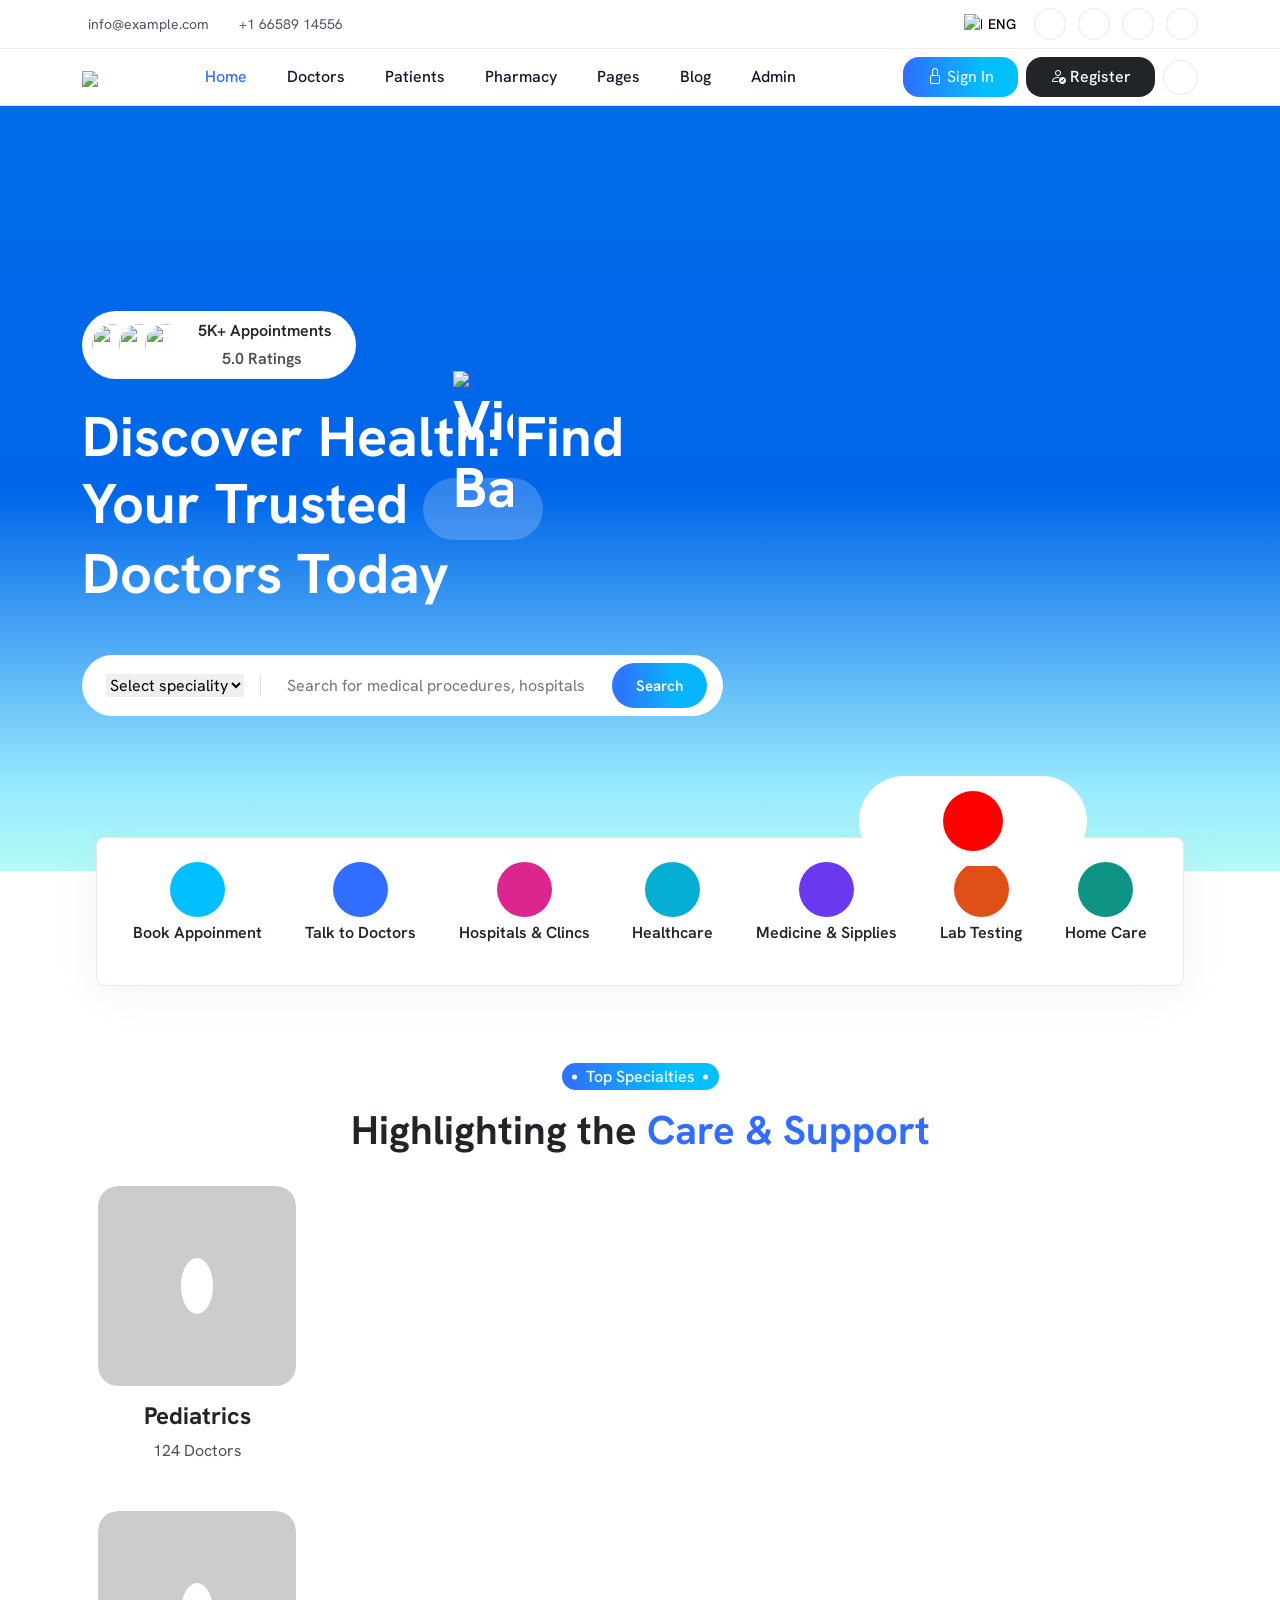
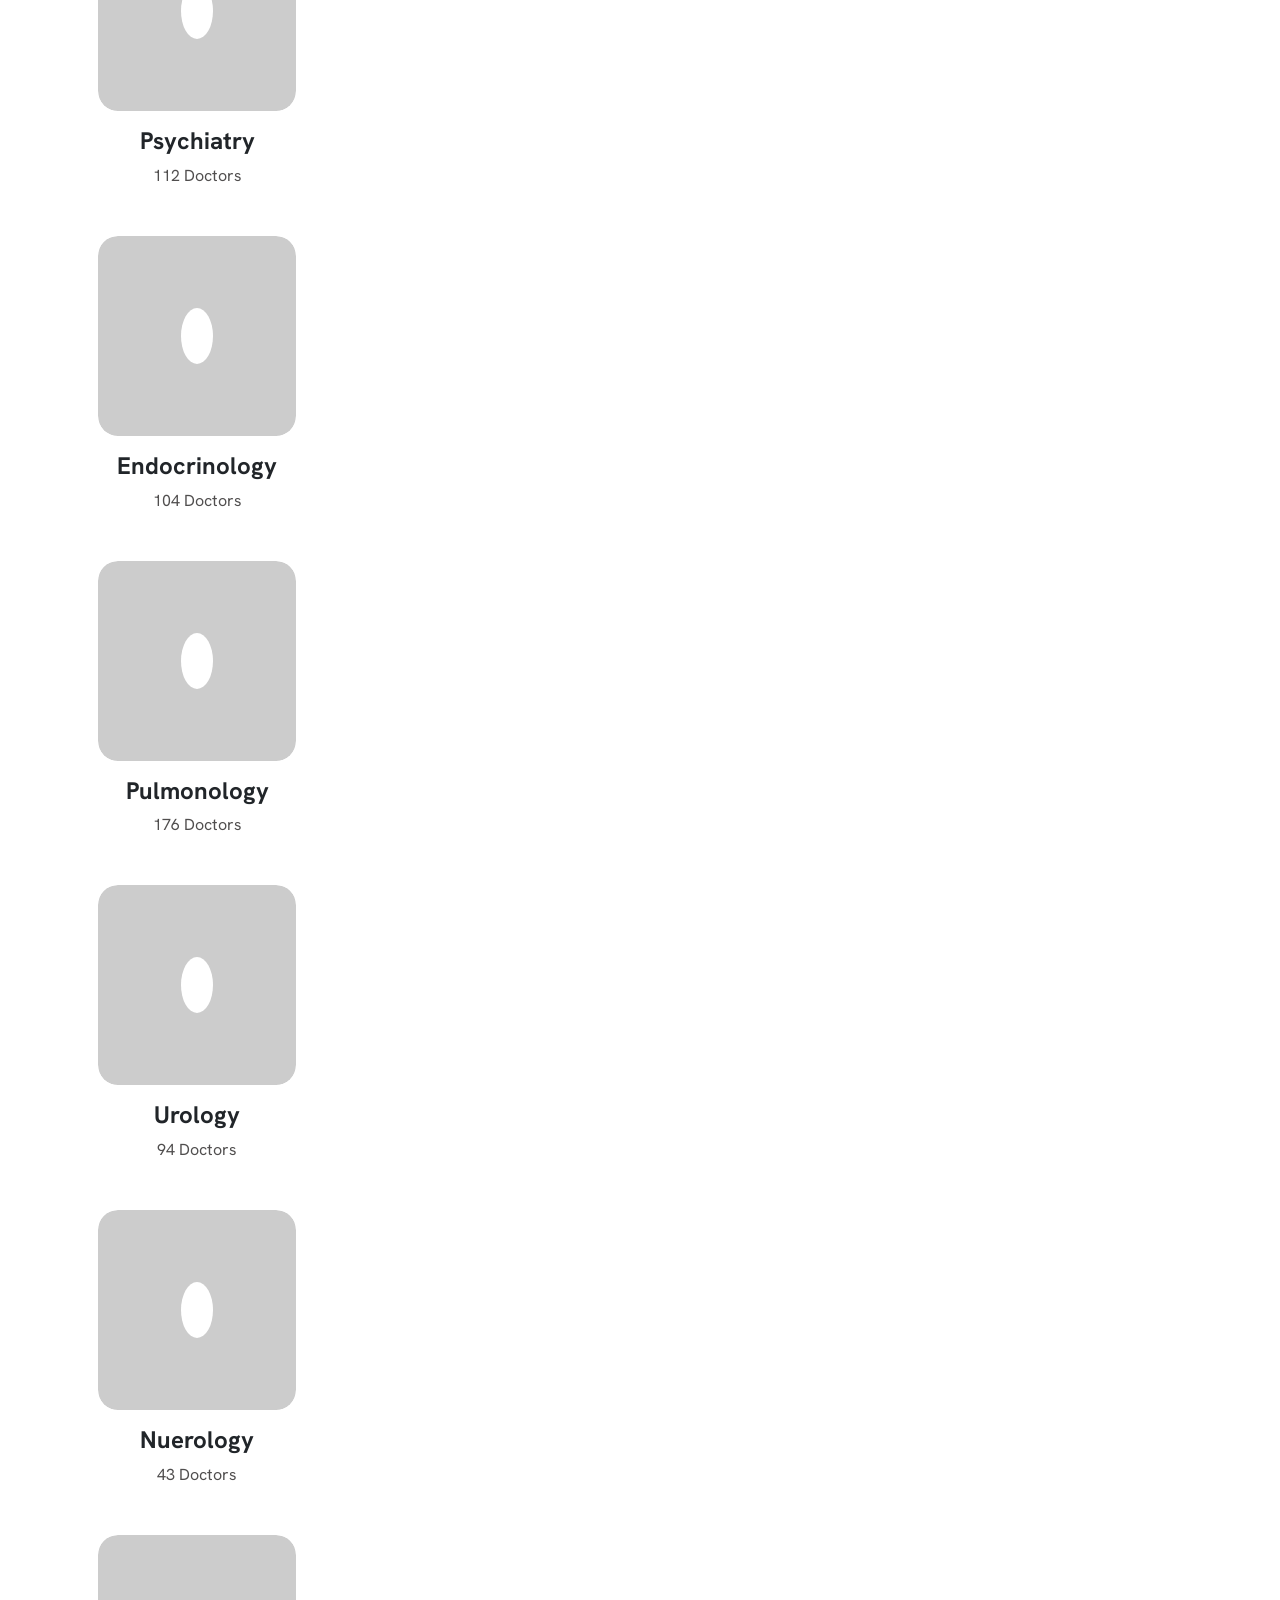
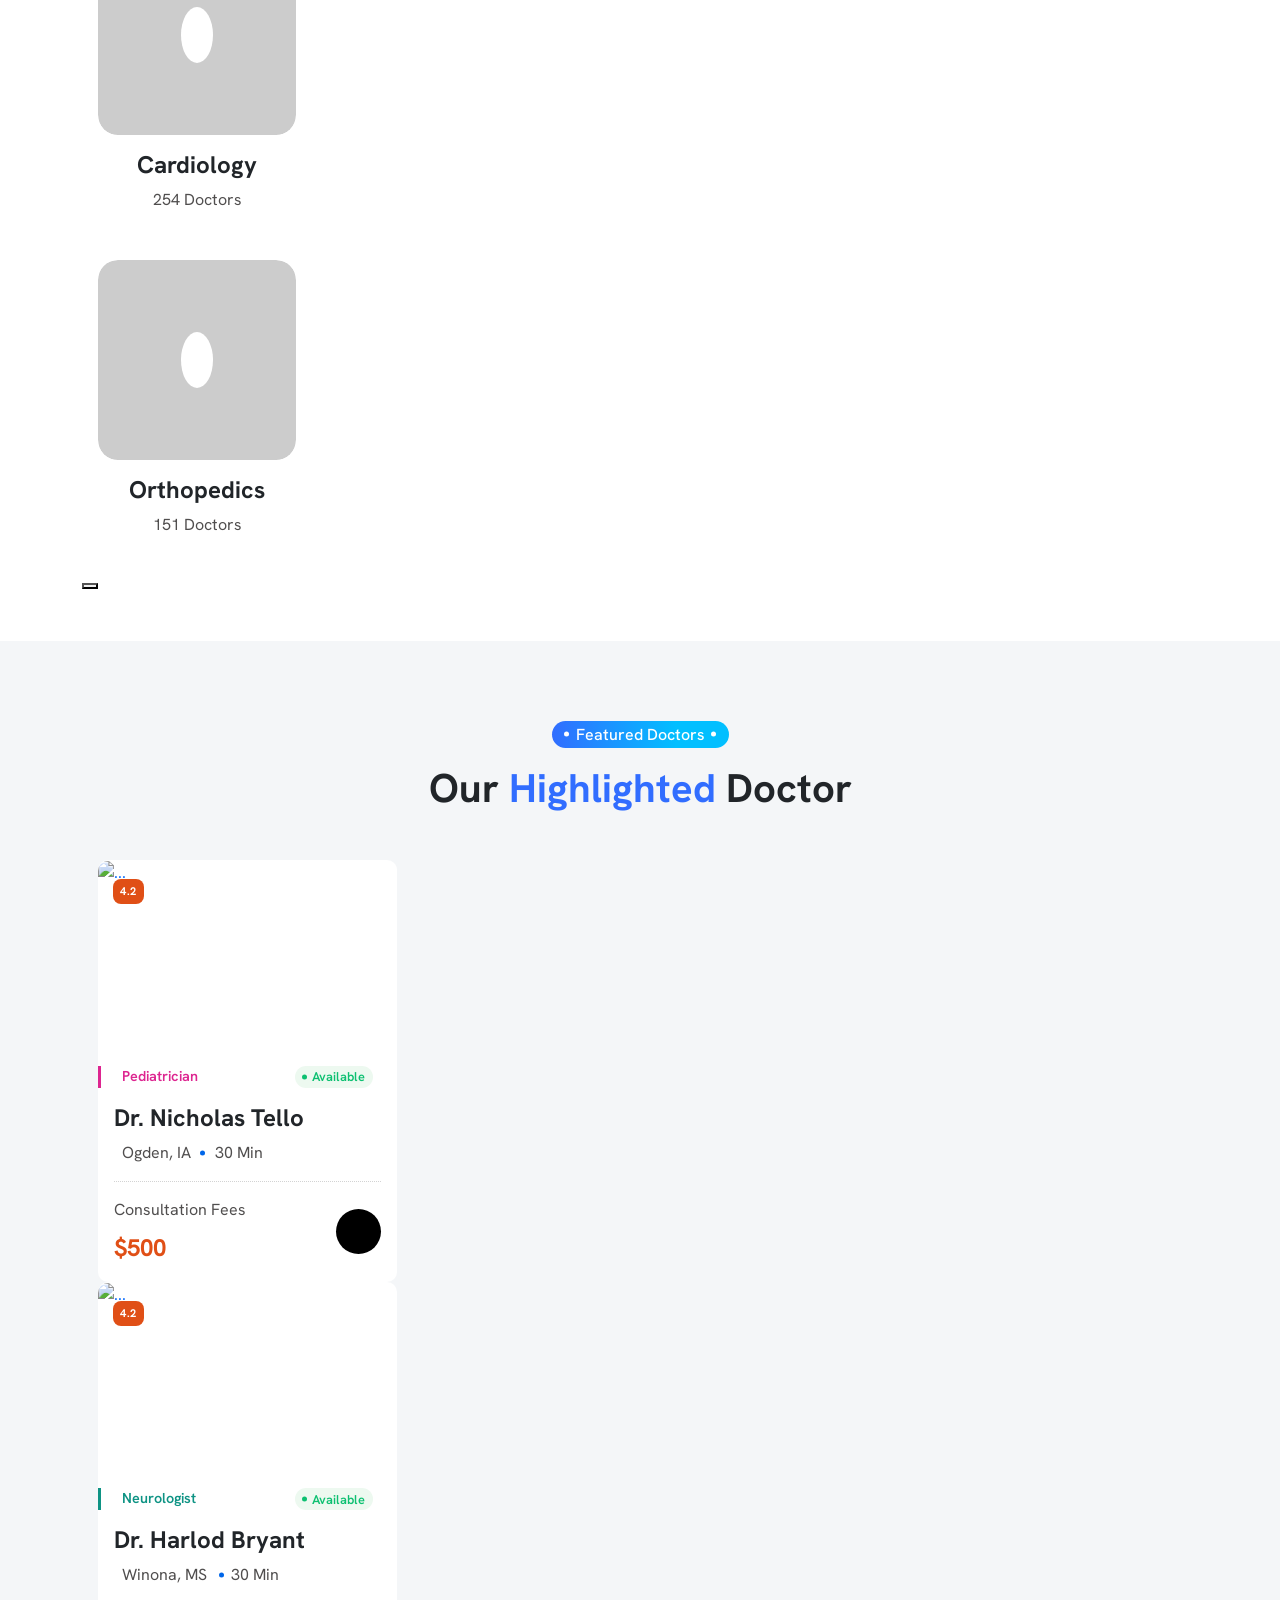
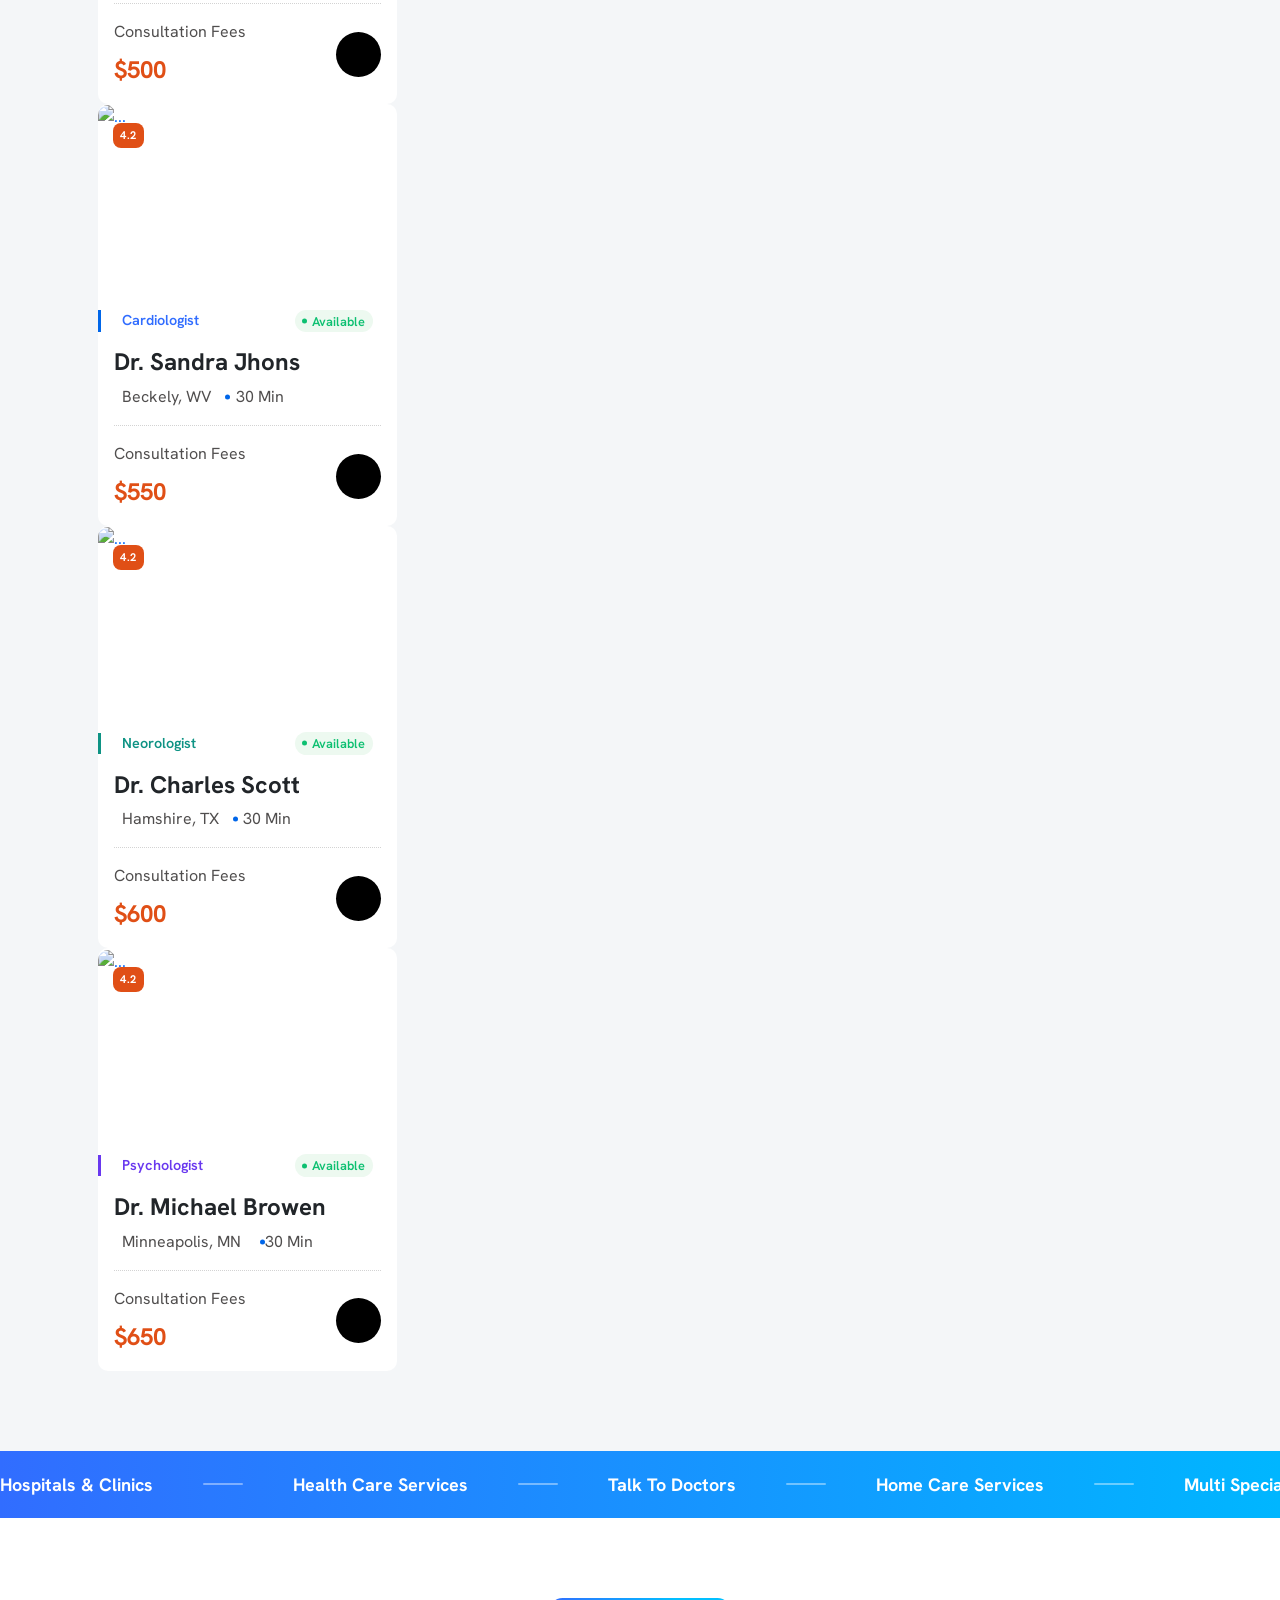
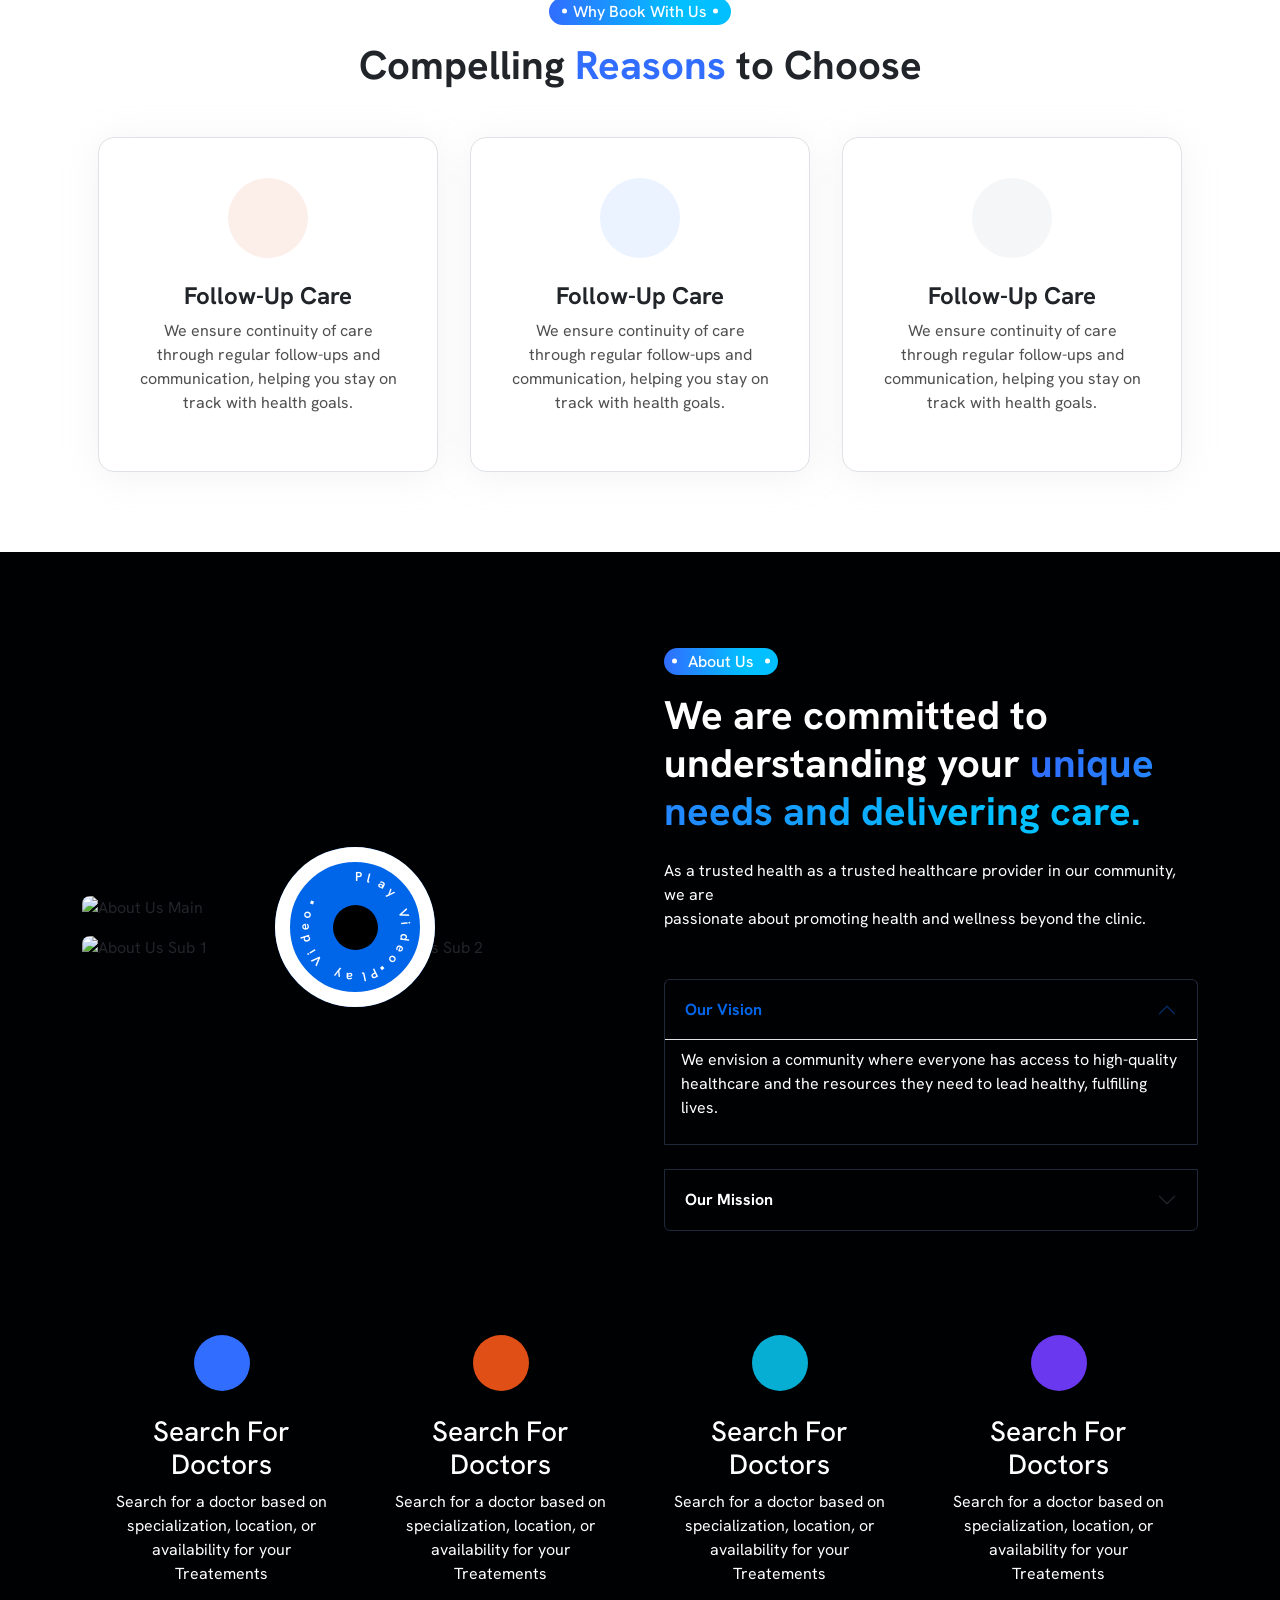
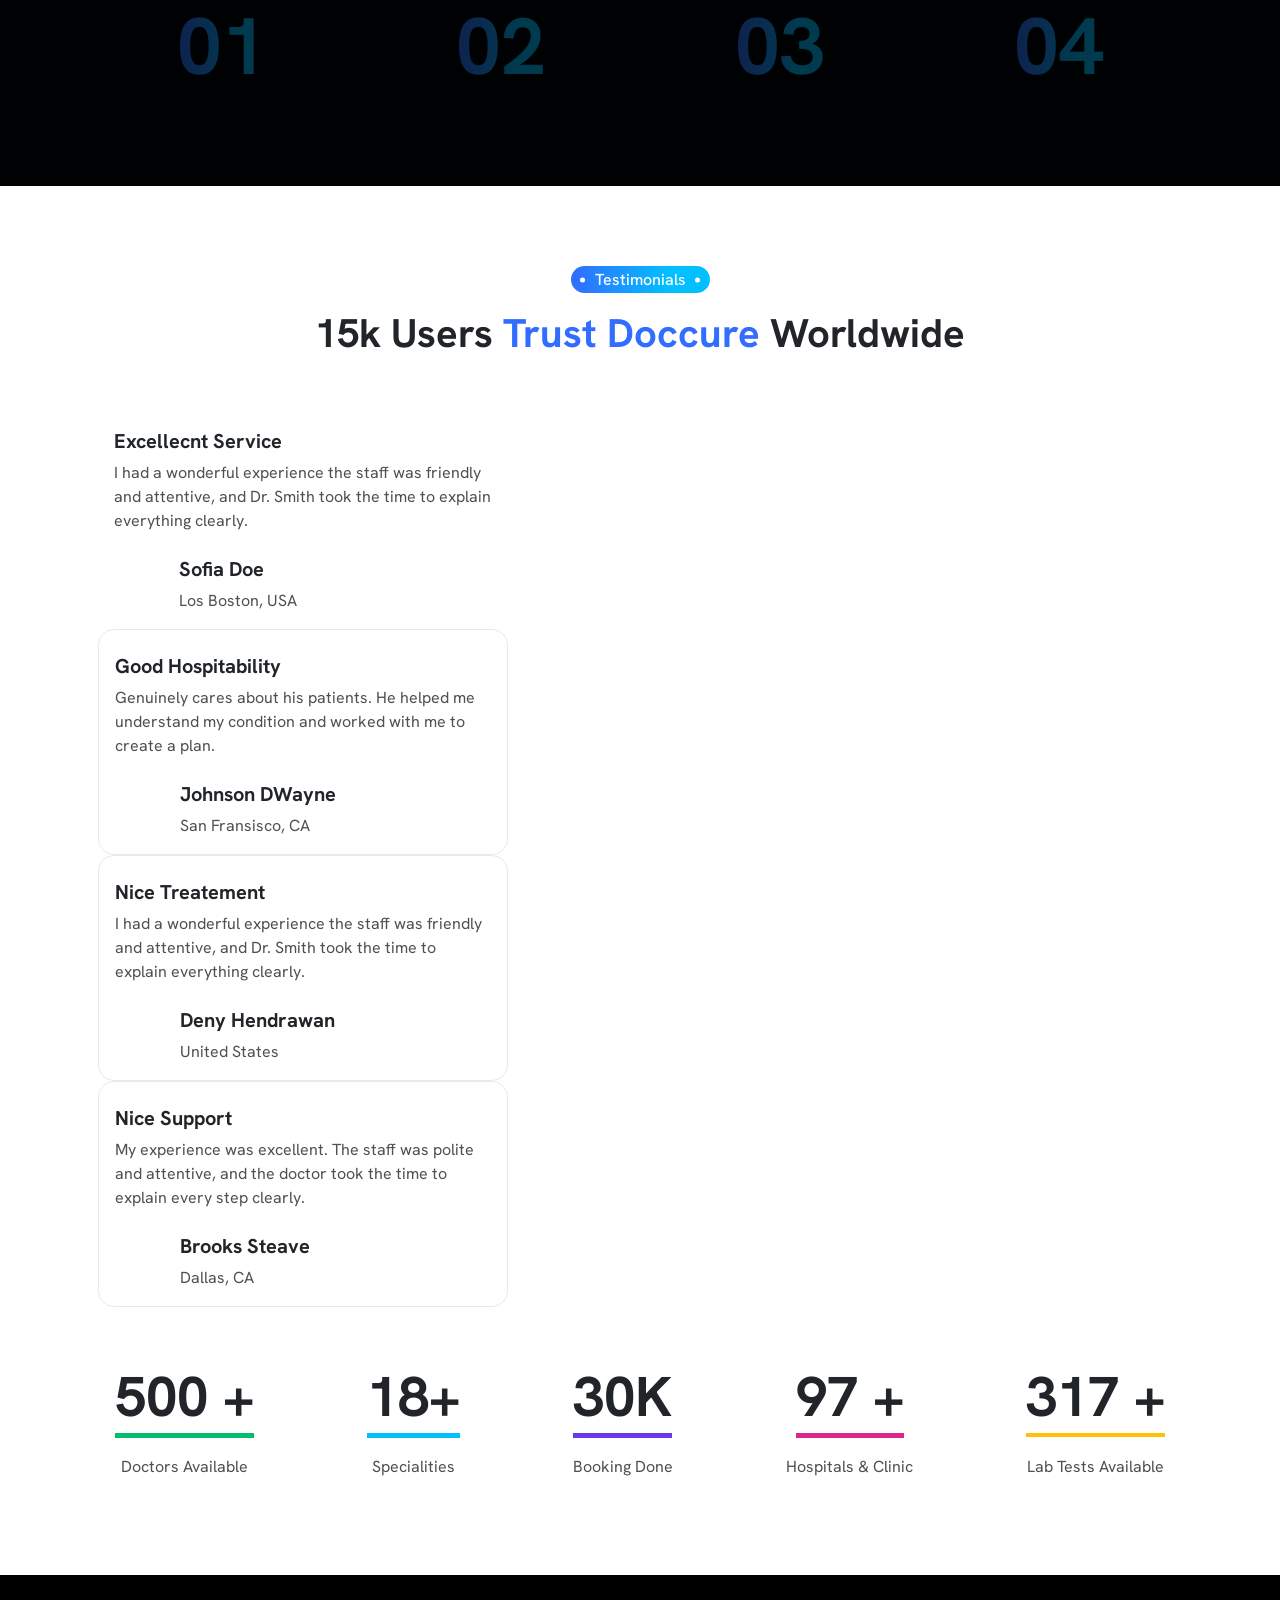
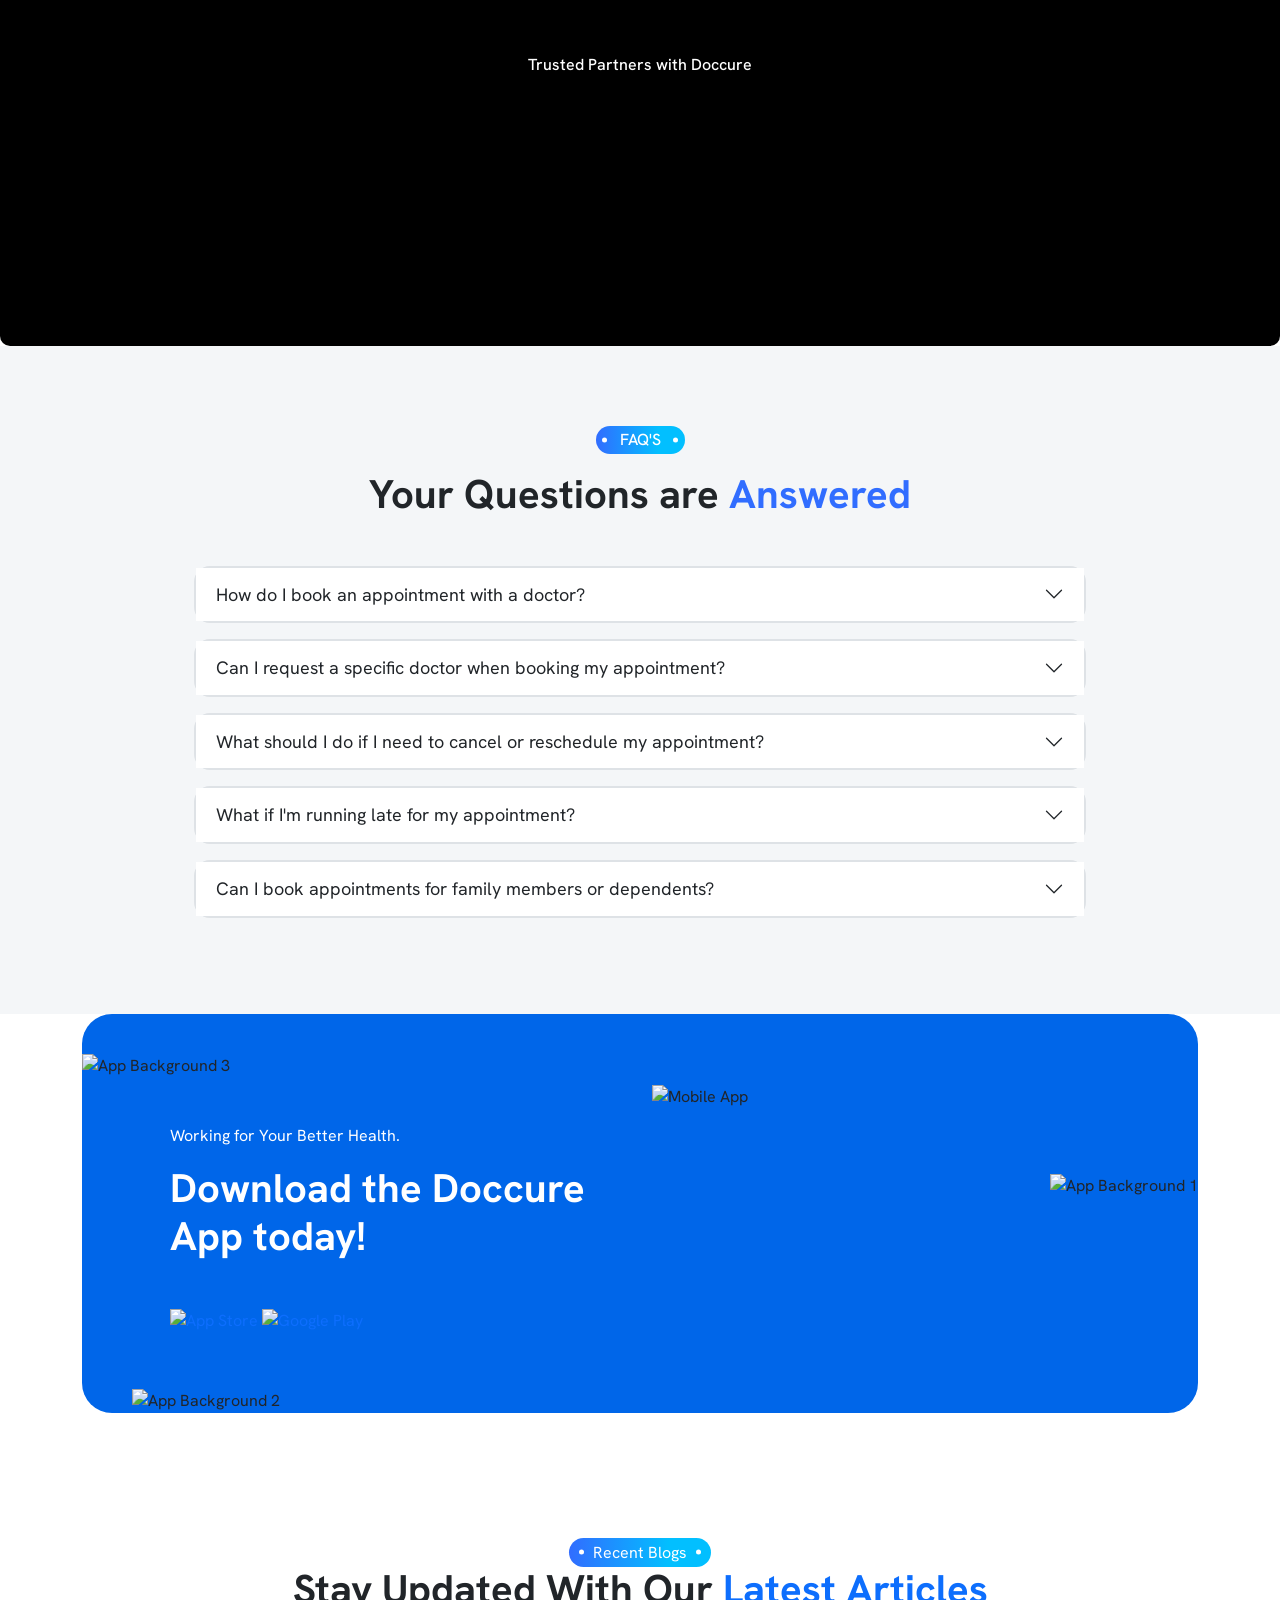
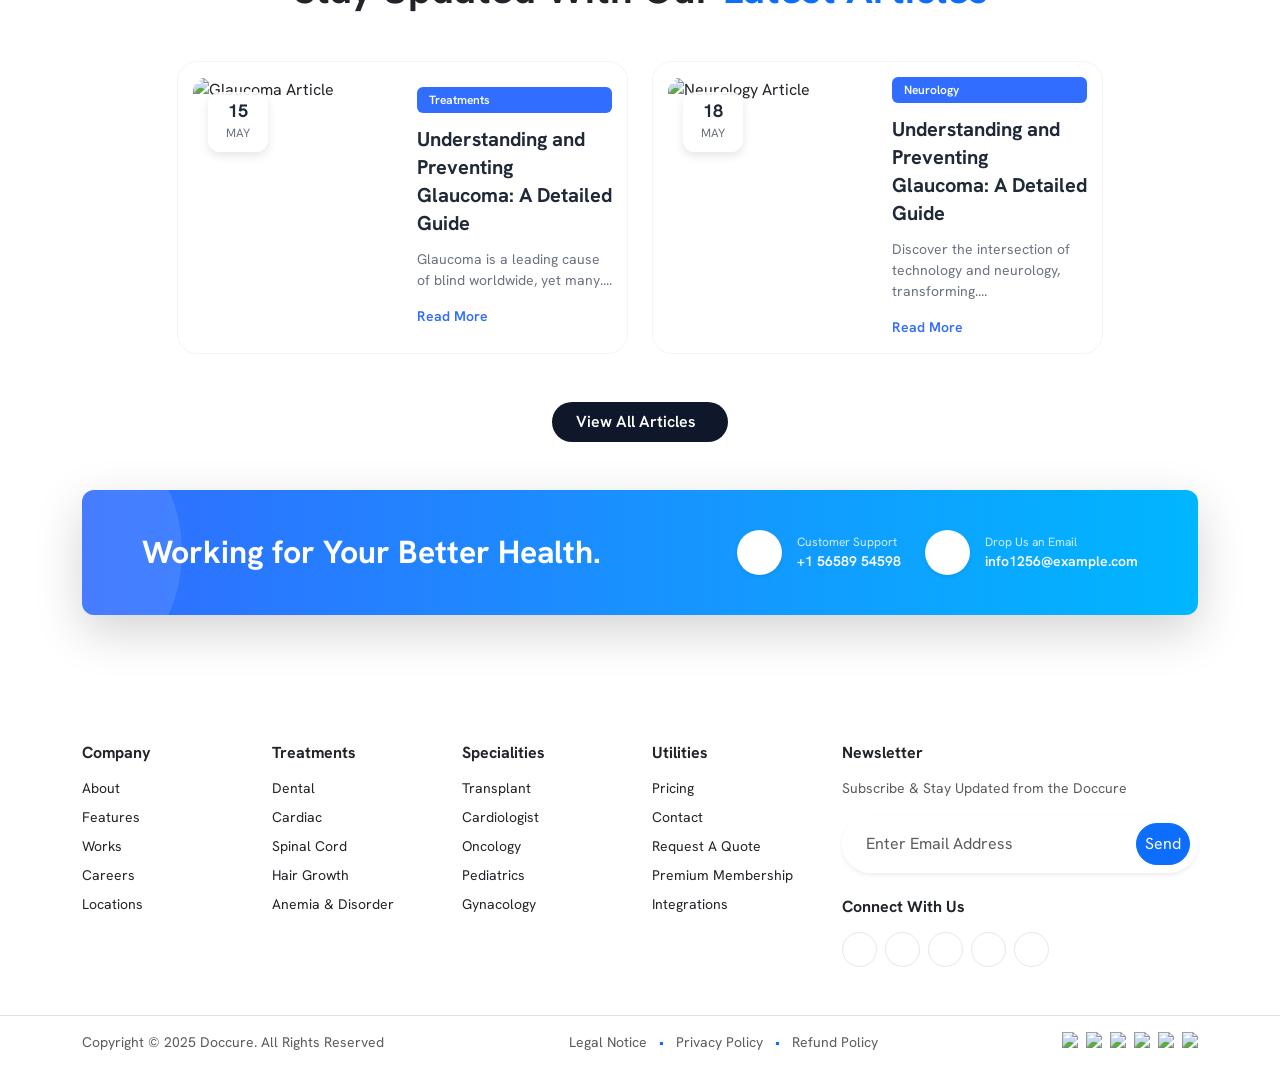
==== index.html @ e3828390 "add final project" ====
<!doctype html>
<html lang="en">
  <head>
    <meta charset="utf-8" />
    <meta name="viewport" content="width=device-width, initial-scale=1" />
    <meta
      name="description"
      content="Doccure - Find and book appointments with trusted doctors, hospitals, and clinics near you."
    />
    <title>Doccure | Find Your Trusted Doctors Today</title>
    <!-- Bootstrap CSS -->
    <link
      href="https://cdn.jsdelivr.net/npm/bootstrap@5.3.8/dist/css/bootstrap.min.css"
      rel="stylesheet"
      integrity="sha384-sRIl4kxILFvY47J16cr9ZwB07vP4J8+LH7qKQnuqkuIAvNWLzeN8tE5YBujZqJLB"
      crossorigin="anonymous"
    />
    <!-- Bootstrap ICONS -->
    <link
      rel="stylesheet"
      href="https://cdn.jsdelivr.net/npm/bootstrap-icons@1.13.1/font/bootstrap-icons.min.css"
    />
    <!-- Fontawesome ICONS -->
    <link
      rel="stylesheet"
      href="https://cdnjs.cloudflare.com/ajax/libs/font-awesome/7.0.1/css/all.min.css"
      integrity="sha512-2SwdPD6INVrV/lHTZbO2nodKhrnDdJK9/kg2XD1r9uGqPo1cUbujc+IYdlYdEErWNu69gVcYgdxlmVmzTWnetw=="
      crossorigin="anonymous"
      referrerpolicy="no-referrer"
    />
    <link
      rel="stylesheet"
      href="https://cdn.jsdelivr.net/npm/slick-carousel@1.8.1/slick/slick.css"
    />
    <link
      rel="stylesheet"
      href="https://cdn.jsdelivr.net/npm/slick-carousel@1.8.1/slick/slick-theme.css"
    />
    <!-- Google Font -->
    <link
      href="https://fonts.googleapis.com/css2?family=Hanken+Grotesk:wght@400;500;600;700&display=swap"
      rel="stylesheet"
    />
    <link rel="stylesheet" href="css/styles.css" />
  </head>
  <body>
    <div class="topbar">
      <div class="container">
        <div class="topbar-inner">
          <div class="topbar-left">
            <span>
              <i class="fa-regular fa-envelope"></i>
              info@example.com
            </span>
            <span>
              <i class="fa-solid fa-phone"></i>
              +1 66589 14556
            </span>
          </div>
          <div class="topbar-right">
            <div class="dropdown">
              <button
                class="lang-btn dropdown-toggle"
                type="button"
                data-bs-toggle="dropdown"
                aria-expanded="false"
              >
                <img src="https://flagcdn.com/w20/us.png" alt="ENG" />
                <span>ENG</span>
              </button>

              <ul class="dropdown-menu lang-dropdown">
                <li>
                  <a class="dropdown-item lang-item" href="#">
                    <img src="https://flagcdn.com/w20/us.png" />
                    ENG
                  </a>
                </li>
                <li>
                  <a class="dropdown-item lang-item" href="#">
                    <img src="https://flagcdn.com/w20/ae.png" />
                    ARA
                  </a>
                </li>
                <li>
                  <a class="dropdown-item lang-item" href="#">
                    <img src="https://flagcdn.com/w20/fr.png" />
                    FRA
                  </a>
                </li>
              </ul>
            </div>

            <a href="#" class="social"
              ><i class="fa-brands fa-facebook-f"></i
            ></a>
            <a href="#" class="social"
              ><i class="fa-brands fa-x-twitter"></i
            ></a>
            <a href="#" class="social"
              ><i class="fa-brands fa-instagram"></i
            ></a>
            <a href="#" class="social"
              ><i class="fa-brands fa-linkedin-in"></i
            ></a>
          </div>
        </div>
      </div>
    </div>
    <nav class="navbar navbar-expand-lg bg-white sticky-top border-bottom">
      <div class="container d-flex justify-content-between align-items-center">
        <a class="navbar-brand" href="#">
          <img src="assets/logo.svg" height="32" />
        </a>

        <button
          class="navbar-toggler"
          type="button"
          data-bs-toggle="offcanvas"
          data-bs-target="#mainMenu"
        >
          <span class="navbar-toggler-icon"></span>
        </button>

        <div class="collapse navbar-collapse">
          <ul class="navbar-nav mx-auto gap-4">
            <li class="nav-item dropdown position-static">
              <a
                class="nav-link dropdown-toggle active"
                href="#"
                data-bs-toggle="dropdown"
              >
                Home <i class="fa-solid fa-angle-down"></i>
              </a>

              <div class="dropdown-menu w-100 border-0 shadow mega-menu">
                <div class="mx-auto px-4 max-width-1600">
                  <div
                    class="row row-cols-1 row-cols-sm-2 row-cols-md-3 row-cols-lg-5 g-5"
                  >
                    <div class="col">
                      <div class="home-card">
                        <img src="assets/img/home/home.jpg" />
                        <a class="home-card-title">General Home 1</a>
                      </div>
                    </div>

                    <div class="col">
                      <div class="home-card">
                        <img src="assets/img/home/home-01.jpg" />
                        <a class="home-card-title">General Home 2</a>
                      </div>
                    </div>

                    <div class="col">
                      <div class="home-card">
                        <img src="assets/img/home/home-02.jpg" />
                        <a class="home-card-title">Dental</a>
                      </div>
                    </div>

                    <div class="col">
                      <div class="home-card">
                        <img src="assets/img/home/home-03.jpg" />
                        <a class="home-card-title">Pediatrics</a>
                      </div>
                    </div>

                    <div class="col">
                      <div class="home-card">
                        <img src="assets/img/home/home-04.jpg" />
                        <a class="home-card-title">ENT</a>
                      </div>
                    </div>

                    <div class="col">
                      <div class="home-card">
                        <img src="assets/img/home/home-05.jpg" />
                        <a class="home-card-title">Veterinary</a>
                      </div>
                    </div>

                    <div class="col">
                      <div class="home-card">
                        <img src="assets/img/home/home-06.jpg" />
                        <a class="home-card-title">Cardiology</a>
                      </div>
                    </div>

                    <div class="col">
                      <div class="home-card">
                        <img src="assets/img/home/home-07.jpg" />
                        <a class="home-card-title">Eye Care</a>
                      </div>
                    </div>

                    <div class="col">
                      <div class="home-card">
                        <img src="assets/img/home/home-08.jpg" />
                        <a class="home-card-title">Home Care</a>
                      </div>
                    </div>

                    <div class="col">
                      <div class="home-card">
                        <img src="assets/img/home/home-09.jpg" />
                        <a class="home-card-title">Fertility</a>
                      </div>
                    </div>

                    <div class="col">
                      <div class="home-card">
                        <img src="assets/img/home/home-10.jpg" />
                        <a class="home-card-title">Cosmetic Surgery</a>
                      </div>
                    </div>

                    <div class="col">
                      <div class="home-card">
                        <img src="assets/img/home/home-11.jpg" />
                        <a class="home-card-title">Laboratory</a>
                      </div>
                    </div>

                    <div class="col">
                      <div class="home-card">
                        <img src="assets/img/home/home-12.jpg" />
                        <a class="home-card-title">Pharmacy</a>
                      </div>
                    </div>

                    <div class="col">
                      <div class="home-card">
                        <img src="assets/img/home/coming-soon.jpg" />
                        <a class="home-card-title">Coming Soon</a>
                      </div>
                    </div>

                    <div class="col">
                      <div class="home-card">
                        <img src="assets/img/home/coming-soon.jpg" />
                        <a class="home-card-title">Coming Soon</a>
                      </div>
                    </div>
                  </div>
                </div>
              </div>
            </li>
            <li class="nav-item dropdown">
              <a
                class="nav-link dropdown-toggle"
                href="#"
                data-bs-toggle="dropdown"
              >
                Doctors <i class="fa-solid fa-angle-down"></i>
              </a>

              <div
                class="dropdown-menu border-0 shadow p-4 dropdown-center doctor-menu"
              >
                <div class="row g-4 align-items-center min-width-600">
                  <div class="col-6">
                    <ul class="list-unstyled mb-0">
                      <li class="mb-2">
                        <a
                          class="nav-link p-0 doctor-link"
                          href="dashboard.html"
                          >Doctor Dashboard</a
                        >
                      </li>
                      <li class="mb-2">
                        <a class="nav-link p-0 doctor-link" href="#"
                          >Appointments</a
                        >
                      </li>
                      <li class="mb-2">
                        <a class="nav-link p-0 doctor-link" href="#"
                          >Available Timing</a
                        >
                      </li>
                      <li class="mb-2">
                        <a class="nav-link p-0 doctor-link" href="#"
                          >Patients List</a
                        >
                      </li>
                      <li class="mb-2">
                        <a class="nav-link p-0 doctor-link" href="#">Chat</a>
                      </li>
                      <li class="mb-2">
                        <a class="nav-link p-0 doctor-link" href="#"
                          >Invoices</a
                        >
                      </li>
                      <li>
                        <a class="nav-link p-0 doctor-link" href="#"
                          >Profile Settings</a
                        >
                      </li>
                    </ul>
                  </div>

                  <div class="col-6">
                    <img
                      src="assets/img/home/menu-img-1.jpg"
                      class="img-thumbnail rounded-4"
                    />
                  </div>
                </div>
              </div>
            </li>
            <li class="nav-item dropdown">
              <a
                class="nav-link dropdown-toggle"
                href="#"
                data-bs-toggle="dropdown"
              >
                Patients <i class="fa-solid fa-angle-down"></i>
              </a>

              <div
                class="dropdown-menu border-0 shadow p-4 dropdown-center doctor-menu"
              >
                <div class="row g-4 align-items-center min-width-850">
                  <div class="col-4 menu-divider">
                    <ul class="list-unstyled mb-0">
                      <li class="mb-2">
                        <a class="nav-link p-0 doctor-link" href="#"
                          >Patient Dashboard</a
                        >
                      </li>
                      <li class="mb-2">
                        <a class="nav-link p-0 doctor-link" href="#"
                          >Doctors Grid</a
                        >
                      </li>
                      <li class="mb-2">
                        <a class="nav-link p-0 doctor-link" href="#"
                          >Doctors List</a
                        >
                      </li>
                      <li class="mb-2">
                        <a class="nav-link p-0 doctor-link" href="#"
                          >Doctors Availability</a
                        >
                      </li>
                      <li class="mb-2">
                        <a class="nav-link p-0 doctor-link" href="#">Booking</a>
                      </li>
                      <li class="mb-2">
                        <a class="nav-link p-0 doctor-link" href="#"
                          >Booking 1</a
                        >
                      </li>
                      <li class="mb-2">
                        <a class="nav-link p-0 doctor-link" href="#"
                          >Booking 2</a
                        >
                      </li>
                      <li class="mb-2">
                        <a class="nav-link p-0 doctor-link" href="#"
                          >Booking Popup</a
                        >
                      </li>
                    </ul>
                  </div>

                  <div class="col-4">
                    <ul class="list-unstyled mb-3 ps-3">
                      <li class="mb-2">
                        <a class="nav-link p-0 doctor-link" href="#"
                          >Search Doctor 1</a
                        >
                      </li>
                      <li class="mb-2">
                        <a class="nav-link p-0 doctor-link" href="#"
                          >Search Doctor 2</a
                        >
                      </li>
                      <li class="mb-2">
                        <a class="nav-link p-0 doctor-link" href="#"
                          >Doctor Profile 1</a
                        >
                      </li>
                      <li class="mb-2">
                        <a class="nav-link p-0 doctor-link" href="#"
                          >Doctor Profile 2</a
                        >
                      </li>
                      <li class="mb-2">
                        <a class="nav-link p-0 doctor-link" href="#"
                          >Checkout</a
                        >
                      </li>
                      <li class="mb-2">
                        <a class="nav-link p-0 doctor-link" href="#"
                          >Favourites</a
                        >
                      </li>
                      <li class="mb-2">
                        <a class="nav-link p-0 doctor-link" href="#">Chat</a>
                      </li>
                      <li class="mb-2">
                        <a class="nav-link p-0 doctor-link" href="#"
                          >Profile Settings</a
                        >
                      </li>
                    </ul>
                  </div>

                  <div class="col">
                    <img
                      src="assets/img/home/menu-img-2.jpg"
                      class="img-thumbnail rounded-4 max-width-250"
                      alt="Patients Menu"
                    />
                  </div>
                </div>
              </div>
            </li>
            <li class="nav-item dropdown">
              <a
                class="nav-link dropdown-toggle"
                href="#"
                data-bs-toggle="dropdown"
              >
                Pharmacy <i class="fa-solid fa-angle-down"></i>
              </a>

              <div
                class="dropdown-menu border-0 shadow p-4 dropdown-center1 doctor-menu"
              >
                <div class="row g-4 align-items-center min-width-600">
                  <div class="col-6">
                    <ul class="list-unstyled mb-0">
                      <li class="mb-2">
                        <a
                          class="nav-link p-0 doctor-link"
                          href="dashboard.html"
                          >Pharmacy
                        </a>
                      </li>
                      <li class="mb-2">
                        <a class="nav-link p-0 doctor-link" href="#"
                          >Pharmacy Details</a
                        >
                      </li>
                      <li class="mb-2">
                        <a class="nav-link p-0 doctor-link" href="#"
                          >Pharmacy Search</a
                        >
                      </li>
                      <li class="mb-2">
                        <a class="nav-link p-0 doctor-link" href="#">Product</a>
                      </li>
                      <li class="mb-2">
                        <a class="nav-link p-0 doctor-link" href="#"
                          >Product Description</a
                        >
                      </li>
                      <li class="mb-2">
                        <a class="nav-link p-0 doctor-link" href="#">Cart</a>
                      </li>
                      <li class="mb-2">
                        <a class="nav-link p-0 doctor-link" href="#"
                          >Product Checkout</a
                        >
                      </li>
                      <li class="mb-2">
                        <a class="nav-link p-0 doctor-link" href="#"
                          >Payment Success</a
                        >
                      </li>
                      <li class="mb-2">
                        <a class="nav-link p-0 doctor-link" href="#"
                          >Pharmacy Register</a
                        >
                      </li>
                    </ul>
                  </div>

                  <div class="col-6">
                    <img
                      src="assets/img/home/menu-img-3.jpg"
                      class="img-thumbnail rounded-4"
                    />
                  </div>
                </div>
              </div>
            </li>
            <li class="nav-item dropdown position-static">
              <a
                class="nav-link dropdown-toggle"
                href="#"
                data-bs-toggle="dropdown"
              >
                Pages <i class="fa-solid fa-angle-down"></i>
              </a>

              <div class="dropdown-menu w-100 border-0 shadow pages-menu">
                <div class="mx-auto px-4 max-width-1600 py-4">
                  <div class="row g-4">
                    <div class="col-lg-3 menu-divider ps-4">
                      <ul class="list-unstyled mb-0">
                        <li class="mb-2">
                          <a class="nav-link p-0" href="#">About Us</a>
                        </li>
                        <li class="mb-2">
                          <a class="nav-link p-0" href="#">Contact Us</a>
                        </li>
                        <li class="mb-2">
                          <a class="nav-link p-0" href="#">Hospitals</a>
                        </li>
                        <li class="mb-2">
                          <a class="nav-link p-0" href="#">Speciality</a>
                        </li>
                        <li class="mb-2">
                          <a class="nav-link p-0" href="#">Clinic</a>
                        </li>
                        <li class="mb-2">
                          <a class="nav-link p-0" href="#">Starter Page</a>
                        </li>
                        <li class="mb-2">
                          <a class="nav-link p-0" href="#">Pricing Plan</a>
                        </li>
                        <li class="mb-2">
                          <a class="nav-link p-0" href="#">FAQ</a>
                        </li>
                      </ul>
                    </div>

                    <div class="col-lg-3 menu-divider ps-4">
                      <ul class="list-unstyled mb-0">
                        <li class="mb-2">
                          <a class="nav-link p-0" href="#">Login Email</a>
                        </li>
                        <li class="mb-2">
                          <a class="nav-link p-0" href="#">Login Phone</a>
                        </li>
                        <li class="mb-2">
                          <a class="nav-link p-0" href="#">Doctor Signup</a>
                        </li>
                        <li class="mb-2">
                          <a class="nav-link p-0" href="#">Patient Signup</a>
                        </li>
                        <li class="mb-2">
                          <a class="nav-link p-0" href="#">Forgot Password 1</a>
                        </li>
                        <li class="mb-2">
                          <a class="nav-link p-0" href="#">Forgot Password 2</a>
                        </li>
                        <li class="mb-2">
                          <a class="nav-link p-0" href="#">Email OTP</a>
                        </li>
                        <li class="mb-2">
                          <a class="nav-link p-0" href="#">Phone OTP</a>
                        </li>
                      </ul>
                    </div>

                    <div class="col-lg-3 menu-divider ps-4">
                      <ul class="list-unstyled mb-0">
                        <li class="mb-2">
                          <a class="nav-link p-0" href="#">Maintenance</a>
                        </li>
                        <li class="mb-2">
                          <a class="nav-link p-0" href="#">Coming Soon</a>
                        </li>
                        <li class="mb-2">
                          <a class="nav-link p-0" href="#">Terms & Condition</a>
                        </li>
                        <li class="mb-2">
                          <a class="nav-link p-0" href="#">Privacy Policy</a>
                        </li>
                        <li class="mb-2">
                          <a class="nav-link p-0" href="#">Components</a>
                        </li>
                        <li class="mb-2">
                          <a class="nav-link p-0" href="#">Invoices</a>
                        </li>
                        <li class="mb-2">
                          <a class="nav-link p-0" href="#">Invoice View</a>
                        </li>
                      </ul>
                    </div>

                    <div class="col-lg-3 ps-4">
                      <ul class="list-unstyled mb-0">
                        <li class="mb-2">
                          <a class="nav-link p-0" href="#">Voice Call</a>
                        </li>
                        <li class="mb-2">
                          <a class="nav-link p-0" href="#">Video Call</a>
                        </li>
                        <li class="mb-2">
                          <a class="nav-link p-0" href="#">404 Error</a>
                        </li>
                        <li><a class="nav-link p-0" href="#">500 Error</a></li>
                      </ul>
                    </div>
                  </div>
                </div>
              </div>
            </li>
            <li class="nav-item dropdown">
              <a
                class="nav-link dropdown-toggle"
                href="#"
                data-bs-toggle="dropdown"
              >
                Blog <i class="fa-solid fa-angle-down"></i>
              </a>

              <div
                class="dropdown-menu border-0 shadow p-3 dropdown-center2 dropdown-center"
              >
                <ul class="list-unstyled mb-0" style="min-width: 220px">
                  <li class="mb-2">
                    <a class="nav-link p-0 doctor-link" href="#">Blog List</a>
                  </li>
                  <li class="mb-2">
                    <a class="nav-link p-0 doctor-link" href="#">Blog Grid</a>
                  </li>
                  <li class="mb-2">
                    <a class="nav-link p-0 doctor-link" href="#"
                      >Blog Details</a
                    >
                  </li>
                </ul>
              </div>
            </li>
            <li class="nav-item dropdown">
              <a
                class="nav-link dropdown-toggle"
                href="#"
                data-bs-toggle="dropdown"
              >
                Admin <i class="fa-solid fa-angle-down"></i>
              </a>

              <div class="dropdown-menu border-0 shadow p-3 dropdown-center2">
                <ul class="list-unstyled mb-0" style="min-width: 220px">
                  <li class="mb-2">
                    <a class="nav-link p-0 doctor-link" href="#">Admin</a>
                  </li>
                  <li class="mb-2">
                    <a class="nav-link p-0 doctor-link" href="#"
                      >Pharmacy Admin</a
                    >
                  </li>
                </ul>
              </div>
            </li>
          </ul>
        </div>

        <div class="d-none d-lg-flex align-items-center gap-2 ms-3">
          <a
            href="#"
            class="btn btn-primary-gradient border-0 text-white rounded-4 px-4 py-2"
          >
            <i class="bi bi-lock"></i>
            Sign In
          </a>
          <a
            href="#"
            class="btn btn-dark border-0 rounded-4 fw-medium px-4 py-2"
          >
            <i class="bi bi-person-check"></i>
            Register
          </a>
          <a
            href="#"
            class="btn text-dark btn-circle d-inline-flex justify-content-center align-items-center p-0 rounded-circle"
            data-bs-toggle="offcanvas"
            data-bs-target="#support_item"
          >
            <i class="fa-solid fa-shapes"></i>
          </a>
        </div>
      </div>
    </nav>
    <div class="offcanvas offcanvas-start" id="mainMenu">
      <div class="offcanvas-header">
        <h5 class="offcanvas-title">Menu</h5>
        <button class="btn-close" data-bs-dismiss="offcanvas"></button>
      </div>
      <div class="offcanvas-body">
        <ul class="navbar-nav gap-3">
          <li
            class="nav-item d-flex align-items-center justify-content-between"
          >
            <a class="nav-link" href="#">Home</a
            ><i
              class="fa-solid fa-angle-right btn bord btn-circle d-flex justify-content-center align-items-center"
            ></i>
          </li>
          <hr class="my-0 py-0" />
          <li
            class="nav-item d-flex align-items-center justify-content-between"
          >
            <a class="nav-link" href="#">Doctors</a
            ><i
              class="fa-solid fa-angle-right btn bord btn-circle d-flex justify-content-center align-items-center"
            ></i>
          </li>
          <hr class="my-0 py-0" />
          <li
            class="nav-item d-flex align-items-center justify-content-between"
          >
            <a class="nav-link" href="#">Patients</a
            ><i
              class="fa-solid fa-angle-right btn bord btn-circle d-flex justify-content-center align-items-center"
            ></i>
          </li>
          <hr class="my-0 py-0" />
          <li
            class="nav-item d-flex align-items-center justify-content-between"
          >
            <a class="nav-link" href="#">Pharmacy</a
            ><i
              class="fa-solid fa-angle-right btn bord btn-circle d-flex justify-content-center align-items-center"
            ></i>
          </li>
          <hr class="my-0 py-0" />
          <li
            class="nav-item d-flex align-items-center justify-content-between"
          >
            <a class="nav-link" href="#">Pages</a
            ><i
              class="fa-solid fa-angle-right btn bord btn-circle d-flex justify-content-center align-items-center"
            ></i>
          </li>
          <hr class="my-0 py-0" />
          <li
            class="nav-item d-flex align-items-center justify-content-between"
          >
            <a class="nav-link" href="#">Blog</a
            ><i
              class="fa-solid fa-angle-right btn bord btn-circle d-flex justify-content-center align-items-center"
            ></i>
          </li>
          <hr class="my-0 py-0" />
          <li
            class="nav-item d-flex align-items-center justify-content-between"
          >
            <a class="nav-link" href="#">Admin</a
            ><i
              class="fa-solid fa-angle-right btn bord btn-circle d-flex justify-content-center align-items-center"
            ></i>
          </li>
        </ul>
        <hr class="mt-0 pt-0" />
        <div>
          <h2 class="information fs-5 fw-bold">Contact Information</h2>
          <div class="d-flex align-items-center">
            <i
              class="fa-solid fa-location-dot fs-4 text-white bg-primary canvas-info-icons d-flex align-items-center justify-content-center rounded-circle"
            ></i>
            <div class="ms-1">
              <h6 class="fw-bold fs-6 mb-1">General Inquiries</h6>
              <p class="mb-0 text-muted">info@example.com</p>
            </div>
          </div>
          <div class="d-flex align-items-center">
            <i
              class="fa-solid fa-phone fs-4 text-white bg-primary canvas-info-icons d-flex align-items-center justify-content-center rounded-circle"
            ></i>
            <div class="ms-1">
              <h6 class="fw-bold fs-6 mb-1">Phone Number</h6>
              <p class="mb-0 text-muted">+1 315 369 5943</p>
            </div>
          </div>
        </div>
        <div>
          <h5 class="fw-bold mb-3">Follow Us</h5>

          <div class="d-flex gap-2">
            <a
              href="#"
              class="btn text-dark btn-circle d-inline-flex justify-content-center align-items-center p-0 rounded-circle"
            >
              <i class="fab fa-facebook-f"></i>
            </a>
            <a
              href="#"
              class="btn text-dark btn-circle d-inline-flex justify-content-center align-items-center p-0 rounded-circle"
            >
              <i class="fab fa-x-twitter"></i>
            </a>
            <a
              href="#"
              class="btn text-dark btn-circle d-inline-flex justify-content-center align-items-center p-0 rounded-circle"
            >
              <i class="fab fa-instagram"></i>
            </a>
            <a
              href="#"
              class="btn text-dark btn-circle d-inline-flex justify-content-center align-items-center p-0 rounded-circle"
            >
              <i class="fab fa-linkedin-in"></i>
            </a>
          </div>
        </div>
        <div class="d-block d-lg-flex align-items-center gap-2 ms-3">
          <a
            href="#"
            class="d-block mb-2 btn btn-primary-gradient border-0 text-white rounded-4 px-4 py-2"
          >
            <i class="bi bi-lock"></i>
            Login
          </a>
          <a
            href="#"
            class="d-block btn btn-dark border-0 rounded-4 fw-medium px-4 py-2"
          >
            <i class="bi bi-person-check"></i>
            Register
          </a>
        </div>
      </div>
    </div>
    <div
      class="offcanvas offcanvas-end overflow-scroll"
      tabindex="-1"
      id="support_item"
    >
      <div class="offcanvas-header border-bottom">
        <img src="assets/logo.svg" height="32" alt="logo" />
        <button
          type="button"
          class="btn-close"
          data-bs-dismiss="offcanvas"
        ></button>
      </div>

      <div class="offcanvas-body p-4">
        <div class="mb-5">
          <h5 class="fw-bold fs-20 mb-3 about-canvas">About Doccure</h5>
          <p class="text-muted fs-6">
            Modern healthcare platform designed to simplify the way patients
            connect with doctors, clinics & medical services.
          </p>

          <div class="row g-2 mt-3">
            <div class="col-4">
              <img
                src="assets/img/banner/about-img-1.jpg"
                class="img-fluid rounded-3"
              />
            </div>
            <div class="col-4">
              <img
                src="assets/img/banner/about-img-2.jpg"
                class="img-fluid rounded-3"
              />
            </div>
            <div class="col-4">
              <img
                src="assets/img/banner/about-img-3.jpg"
                class="img-fluid rounded-3"
              />
            </div>
          </div>
        </div>
        <hr />
        <div class="mb-5">
          <h5 class="fw-bold fs-20 mb-3 locations">Our Locations</h5>

          <div class="mb-3">
            <h6 class="fw-semibold mb-1 fs-6">California</h6>
            <p class="text-muted fs-6 mb-0 border-bottom w-fit">
              1250 Sunset, Los Angeles, CA
            </p>
          </div>

          <div>
            <h6 class="fw-semibold mb-1 fs-6">Los Angeles</h6>
            <p class="text-muted fs-6 mb-0 border-bottom w-fit">
              669 Boulevard, Los Angeles
            </p>
          </div>
        </div>
        <hr />
        <div class="mb-5">
          <h5 class="fw-bold fs-20 mb-3 information">Contact Information</h5>

          <div class="d-flex align-items-center gap-3 mb-3">
            <div
              class="bg-primary text-white rounded-circle d-flex align-items-center justify-content-center canvas-info-icons"
            >
              <i class="fa-solid fa-comments"></i>
            </div>
            <div>
              <small class="text-muted d-block">General Inquiries</small>
              <span class="fw-semibold">info@example.com</span>
            </div>
          </div>

          <div class="d-flex align-items-center gap-3">
            <div
              class="bg-primary text-white rounded-circle d-flex align-items-center justify-content-center canvas-info-icons"
            >
              <i class="fa-solid fa-phone-volume"></i>
            </div>
            <div>
              <small class="text-muted d-block">Emergency Cases</small>
              <span class="fw-semibold">+1 24565 89856</span>
            </div>
          </div>
        </div>
        <hr />
        <div>
          <h5 class="fw-bold mb-3">Follow Us</h5>

          <div class="d-flex gap-2">
            <a
              href="#"
              class="btn text-dark btn-circle d-inline-flex justify-content-center align-items-center p-0 rounded-circle"
            >
              <i class="fab fa-facebook-f"></i>
            </a>
            <a
              href="#"
              class="btn text-dark btn-circle d-inline-flex justify-content-center align-items-center p-0 rounded-circle"
            >
              <i class="fab fa-x-twitter"></i>
            </a>
            <a
              href="#"
              class="btn text-dark btn-circle d-inline-flex justify-content-center align-items-center p-0 rounded-circle"
            >
              <i class="fab fa-instagram"></i>
            </a>
            <a
              href="#"
              class="btn text-dark btn-circle d-inline-flex justify-content-center align-items-center p-0 rounded-circle"
            >
              <i class="fab fa-linkedin-in"></i>
            </a>
          </div>
        </div>
      </div>
    </div>
    <main>
      <section class="hero-section position-relative">
        <div class="hero-content container h-100">
          <div class="row row-cols-12 h-100 align-items-center">
            <div class="col-7">
              <div
                class="reviews bg-white ps-2 pe-4 py-2 rounded-pill d-flex align-items-center gap-3"
              >
                <div class="doctors-imgs">
                  <span>
                    <img
                      src="assets/img/banner/imgi_22_doctor-thumb-22.jpg"
                      class=""
                      alt=""
                  /></span>
                  <span>
                    <img
                      src="assets/img/banner/imgi_23_doctor-thumb-23.jpg"
                      class=""
                      alt=""
                  /></span>
                  <span>
                    <img
                      src="assets/img/banner/imgi_24_doctor-thumb-24.jpg"
                      class=""
                      alt=""
                  /></span>
                </div>
                <div class="ms-3">
                  <p class="fw-semibold mb-0 mb-1">5K+ Appointments</p>
                  <ul class="d-flex ps-0 gap-1 mb-0 text-warning">
                    <li><i class="fa-solid fa-star"></i></li>
                    <li><i class="fa-solid fa-star"></i></li>
                    <li><i class="fa-solid fa-star"></i></li>
                    <li><i class="fa-solid fa-star"></i></li>
                    <li><i class="fa-solid fa-star"></i></li>
                    <span class="ms-1 text-darkgray fw-semibold"
                      >5.0 Ratings</span
                    >
                  </ul>
                </div>
              </div>

              <div>
                <h1 class="hero-main-text fs-56px text-white fw-bold mt-4 mb-5">
                  Discover Health: Find Your Trusted
                  <span
                    class="banner3 rounded-pill align-middle d-inline-block position-relative"
                    ><img
                      src="assets/img/banner/imgi_25_video.svg"
                      class="videoBanner w-50 position-absolute"
                      alt="Video Banner"
                  /></span>
                  Doctors Today
                </h1>
              </div>
              <div class="hero-search mt-4">
                <div
                  class="search-container bg-white rounded-pill px-3 py-2 d-flex align-items-center gap-3"
                >
                  <div class="d-flex align-items-center border-end pe-3">
                    <i class="fa-solid fa-layer-group text-primary me-2"></i>
                    <select class="hero-select">
                      <option selected>Select speciality</option>
                      <option>Cardiology</option>
                      <option>Neurology</option>
                      <option>Dermatology</option>
                    </select>
                  </div>

                  <div class="d-flex align-items-center flex-grow-1">
                    <i class="fa-solid fa-magnifying-glass text-muted me-2"></i>
                    <input
                      type="text"
                      class="hero-input w-100"
                      placeholder="Search for medical procedures, hospitals "
                    />
                  </div>

                  <button class="primary-btn fw-semibold px-4">Search</button>
                </div>
              </div>
            </div>

            <div class="col-5 position-relative align-self-end">
              <img src="assets/img/banner/banner-doctor.svg" class="" alt="" />
              <div
                class="position-absolute call-group-wave rounded-pill d-flex align-items-center justify-content-center"
              >
                <div
                  class="call-group d-flex align-items-center justify-content-between gap-3 px-4 rounded-pill"
                >
                  <a href=""
                    ><i class="text-dark fa-solid fa-video fs-5"></i
                  ></a>
                  <a href=""
                    ><i
                      class="fa-solid fa-phone-slash fs-4 phone-icon text-white d-flex align-items-center justify-content-center rounded-circle"
                    ></i
                  ></a>
                  <a href=""
                    ><i class="fa-solid fa-microphone fs-4 text-dark"></i
                  ></a>
                </div>
              </div>
            </div>
          </div>
        </div>

        <div class="banners-bg">
          <img
            src="assets/img/bg/banner-element-01.webp"
            class="banner1"
            alt=""
          />
          <img
            src="assets/img/bg/banner-element-02.webp"
            class="banner2"
            alt=""
          />
        </div>

        <div
          class="services container-fluid rounded-3 bg-white py-4 px-4 z-2 position-absolute"
        >
          <div
            class="services-container container d-flex justify-content-between"
          >
            <span
              class="service d-flex flex-column justify-content-center gap-1"
            >
              <span
                class="icon-container bg-milky m-auto align-items-center rounded-circle d-flex justify-content-center"
              >
                <img src="assets/img/icons/list-icon-01.svg" alt="" />
              </span>
              <p class="fw-semibold">Book Appoinment</p>
            </span>
            <span
              class="service d-flex flex-column justify-content-center gap-1"
            >
              <span
                class="icon-container bg-blue m-auto align-items-center rounded-circle d-flex justify-content-center"
              >
                <img src="assets/img/icons/list-icon-02.svg" alt="" />
              </span>
              <p class="fw-semibold">Talk to Doctors</p>
            </span>
            <span
              class="d-flex service flex-column justify-content-center gap-1"
            >
              <span
                class="icon-container bg-pink m-auto align-items-center rounded-circle d-flex justify-content-center"
              >
                <img src="assets/img/icons/list-icon-03.svg" alt="" />
              </span>
              <p class="fw-semibold">Hospitals & Clincs</p>
            </span>
            <span
              class="d-flex service flex-column justify-content-center gap-1"
            >
              <span
                class="icon-container bg-cyan m-auto align-items-center rounded-circle d-flex justify-content-center"
              >
                <img src="assets/img/icons/list-icon-04.svg" alt="" />
              </span>
              <p class="fw-semibold">Healthcare</p>
            </span>
            <span
              class="d-flex service flex-column justify-content-center gap-1"
            >
              <span
                class="icon-container bg-purple m-auto align-items-center rounded-circle d-flex justify-content-center"
              >
                <img src="assets/img/icons/list-icon-05.svg" alt="" />
              </span>
              <p class="fw-semibold">Medicine & Sipplies</p>
            </span>
            <span
              class="d-flex service flex-column justify-content-center gap-1"
            >
              <span
                class="icon-container bg-orange m-auto align-items-center rounded-circle d-flex justify-content-center"
              >
                <img src="assets/img/icons/list-icon-06.svg" alt="" />
              </span>
              <p class="fw-semibold">Lab Testing</p>
            </span>
            <span
              class="d-flex service flex-column justify-content-center gap-1"
            >
              <span
                class="icon-container bg-teal m-auto align-items-center rounded-circle d-flex justify-content-center"
              >
                <img src="assets/img/icons/list-icon-07.svg" alt="" />
              </span>
              <p class="fw-semibold">Home Care</p>
            </span>
          </div>
        </div>
      </section>

      <section class="support-section">
        <div class="container">
          <div class="support-header text-center">
            <h6
              class="special-h6 py-1 px-4 m-auto rounded-pill primary-background-color text-white position-relative z-2"
            >
              Top Specialties
            </h6>
            <h2 class="fw-bold fs-1 text-center mt-3">
              Highlighting the <span class="text-blue">Care & Support</span>
            </h2>
          </div>

          <div class="support-cards slick-slider mt-3">
            <div class="support-card p-3">
              <div href="" class="img-wrapper">
                <img
                  class="w-100"
                  src="assets/img/specialities/speciality-01.jpg"
                  alt=""
                />
                <div class="support-card-icon">
                  <img
                    src="assets/img/specialities/speciality-icon-01.svg"
                    alt=""
                  />
                </div>
              </div>
              <a href="" class="text-dark"
                ><h4 class="text-center mt-3 fw-bold">Pediatrics</h4></a
              >
              <p class="text-center text-darkgray">124 Doctors</p>
            </div>
            <div class="support-card p-3">
              <div href="" class="img-wrapper">
                <img
                  class="w-100"
                  src="assets/img/specialities/speciality-02.jpg"
                  alt=""
                />
                <div class="support-card-icon">
                  <img
                    src="assets/img/specialities/speciality-icon-02.svg"
                    alt=""
                  />
                </div>
              </div>
              <a href="" class="text-dark"
                ><h4 class="text-center mt-3 fw-bold">Psychiatry</h4></a
              >
              <p class="text-center text-darkgray">112 Doctors</p>
            </div>
            <div class="support-card p-3">
              <div href="" class="img-wrapper">
                <img
                  class="w-100"
                  src="assets/img/specialities/speciality-03.jpg"
                  alt=""
                />
                <div class="support-card-icon">
                  <img
                    src="assets/img/specialities/speciality-icon-03.svg"
                    alt=""
                  />
                </div>
              </div>
              <a href="" class="text-dark"
                ><h4 class="text-center mt-3 fw-bold">Endocrinology</h4></a
              >
              <p class="text-center text-darkgray">104 Doctors</p>
            </div>
            <div class="support-card p-3">
              <div href="" class="img-wrapper">
                <img
                  class="w-100"
                  src="assets/img/specialities/speciality-04.jpg"
                  alt=""
                />
                <div class="support-card-icon">
                  <img
                    src="assets/img/specialities/speciality-icon-04.svg"
                    alt=""
                  />
                </div>
              </div>
              <a href="" class="text-dark"
                ><h4 class="text-center mt-3 fw-bold">Pulmonology</h4></a
              >
              <p class="text-center text-darkgray">176 Doctors</p>
            </div>
            <div class="support-card p-3">
              <div href="" class="img-wrapper">
                <img
                  class="w-100"
                  src="assets/img/specialities/speciality-05.jpg"
                  alt=""
                />
                <div class="support-card-icon">
                  <img
                    src="assets/img/specialities/speciality-icon-05.svg"
                    alt=""
                  />
                </div>
              </div>
              <a href="" class="text-dark"
                ><h4 class="text-center mt-3 fw-bold">Urology</h4></a
              >
              <p class="text-center text-darkgray">94 Doctors</p>
            </div>
            <div class="support-card p-3">
              <div href="" class="img-wrapper">
                <img
                  class="w-100"
                  src="assets/img/specialities/speciality-06.jpg"
                  alt=""
                />
                <div class="support-card-icon">
                  <img
                    src="assets/img/specialities/speciality-icon-06.svg"
                    alt=""
                  />
                </div>
              </div>
              <a href="" class="text-dark"
                ><h4 class="text-center mt-3 fw-bold">Nuerology</h4></a
              >
              <p class="text-center text-darkgray">43 Doctors</p>
            </div>
            <div class="support-card p-3">
              <div href="" class="img-wrapper">
                <img
                  class="w-100"
                  src="assets/img/specialities/speciality-07.jpg"
                  alt=""
                />
                <div class="support-card-icon">
                  <img
                    src="assets/img/specialities/speciality-icon-07.svg"
                    alt=""
                  />
                </div>
              </div>
              <a href="" class="text-dark"
                ><h4 class="text-center mt-3 fw-bold">Cardiology</h4></a
              >
              <p class="text-center text-darkgray">254 Doctors</p>
            </div>
            <div class="support-card p-3">
              <div href="" class="img-wrapper">
                <img
                  class="w-100"
                  src="assets/img/specialities/speciality-08.jpg"
                  alt=""
                />
                <div class="support-card-icon">
                  <img
                    src="assets/img/specialities/speciality-icon-08.svg"
                    alt=""
                  />
                </div>
              </div>
              <a href="" class="text-dark"
                ><h4 class="text-center mt-3 fw-bold">Orthopedics</h4></a
              >
              <p class="text-center text-darkgray">151 Doctors</p>
            </div>

            <div class="slick-btn">
              <button type="button" class="slick-prev"></button>
            </div>
          </div>
        </div>
      </section>
      <section class="doctors-section">
        <div class="container">
          <div class="doctors-header mb-5 text-center">
            <h6
              class="special-h6 py-1 px-4 m-auto rounded-pill primary-background-color text-white position-relative z-2"
            >
              Featured Doctors
            </h6>
            <h2 class="fw-bold fs-1 text-center mt-3">
              Our <span class="text-blue">Highlighted </span>Doctor
            </h2>
          </div>

          <div class="doctors-cards">
            <div
              class="card doctor-card"
              style="width: 18.7rem; margin: 0 1rem"
            >
              <a href="" class="img-wrapper position-relative">
                <img
                  src="assets/img/doctor-grid/doctor-grid-02.jpg"
                  class="card-img-top"
                  alt="..."
                />
                <span
                  class="rating-banner text-white bg-orange rounded-3 fw-bold"
                >
                  <i class="fa-solid fa-star"></i> 4.2
                </span>
                <span
                  class="heart-icon rounded-circle bg-white d-flex align-items-center justify-content-center"
                >
                  <i class="fa-solid fa-heart"></i>
                </span>
              </a>
              <div class="card-body p-0">
                <span
                  class="d-flex my-3 align-items-center justify-content-between"
                >
                  <p class="doctor-speciality1 mb-0 fw-semibold text-pink">
                    Pediatrician
                  </p>
                  <span class="doctor-status rounded-pill fw-semibold me-4"
                    >Available</span
                  >
                </span>
                <div class="px-3">
                  <h4 class="card-title fw-bold">Dr. Nicholas Tello</h4>
                  <span
                    class="doctor-details d-flex align-items-center text-darkgray pb-3"
                  >
                    <i class="fa-solid fa-location-dot me-2"></i>
                    <p class="mb-0 doctor-location position-relative me-4">
                      Ogden, IA
                    </p>
                    <p class="mb-0">30 Min</p>
                  </span>
                </div>
                <div
                  class="fees py-3 px-3 d-flex align-items-center justify-content-between"
                >
                  <div>
                    <p class="text-darkgray mb-2">Consultation Fees</p>
                    <span class="fw-bold text-orange fs-4">$500</span>
                  </div>
                  <a
                    href=""
                    class="calender-icon d-flex align-items-center justify-content-center"
                    ><i class="fa-regular fa-calendar-days"></i
                  ></a>
                </div>
              </div>
            </div>
            <div
              class="card doctor-card"
              style="width: 18.7rem; margin: 0 1rem"
            >
              <a href="" class="img-wrapper position-relative">
                <img
                  src="assets/img/doctor-grid/doctor-grid-03.jpg"
                  class="card-img-top"
                  alt="..."
                />
                <span
                  class="rating-banner text-white bg-orange rounded-3 fw-bold"
                >
                  <i class="fa-solid fa-star"></i> 4.2
                </span>
                <span
                  class="heart-icon rounded-circle bg-white d-flex align-items-center justify-content-center"
                >
                  <i class="fa-solid fa-heart"></i>
                </span>
              </a>
              <div class="card-body p-0">
                <span
                  class="d-flex my-3 align-items-center justify-content-between"
                >
                  <p class="doctor-speciality2 mb-0 fw-semibold text-teal">
                    Neurologist
                  </p>
                  <span class="doctor-status rounded-pill fw-semibold me-4"
                    >Available</span
                  >
                </span>
                <div class="px-3">
                  <h4 class="card-title fw-bold">Dr. Harlod Bryant</h4>
                  <span
                    class="doctor-details d-flex align-items-center text-darkgray pb-3"
                  >
                    <i class="fa-solid fa-location-dot me-2"></i>
                    <p class="mb-0 doctor-location position-relative me-4">
                      Winona, MS
                    </p>
                    <p class="mb-0">30 Min</p>
                  </span>
                </div>
                <div
                  class="fees py-3 px-3 d-flex align-items-center justify-content-between"
                >
                  <div>
                    <p class="text-darkgray mb-2">Consultation Fees</p>
                    <span class="fw-bold text-orange fs-4">$500</span>
                  </div>
                  <a
                    href=""
                    class="calender-icon d-flex align-items-center justify-content-center"
                    ><i class="fa-regular fa-calendar-days"></i
                  ></a>
                </div>
              </div>
            </div>
            <div
              class="card doctor-card"
              style="width: 18.7rem; margin: 0 1rem"
            >
              <a href="" class="img-wrapper position-relative">
                <img
                  src="assets/img/doctor-grid/doctor-grid-04.jpg"
                  class="card-img-top"
                  alt="..."
                />
                <span
                  class="rating-banner text-white bg-orange rounded-3 fw-bold"
                >
                  <i class="fa-solid fa-star"></i> 4.2
                </span>
                <span
                  class="heart-icon rounded-circle bg-white d-flex align-items-center justify-content-center"
                >
                  <i class="fa-solid fa-heart"></i>
                </span>
              </a>
              <div class="card-body p-0">
                <span
                  class="d-flex my-3 align-items-center justify-content-between"
                >
                  <p class="doctor-speciality3 mb-0 fw-semibold text-blue">
                    Cardiologist
                  </p>
                  <span class="doctor-status rounded-pill fw-semibold me-4"
                    >Available</span
                  >
                </span>
                <div class="px-3">
                  <h4 class="card-title fw-bold">Dr. Sandra Jhons</h4>
                  <span
                    class="doctor-details d-flex align-items-center text-darkgray pb-3"
                  >
                    <i class="fa-solid fa-location-dot me-2"></i>
                    <p class="mb-0 doctor-location position-relative me-4">
                      Beckely, WV
                    </p>
                    <p class="mb-0">30 Min</p>
                  </span>
                </div>
                <div
                  class="fees py-3 px-3 d-flex align-items-center justify-content-between"
                >
                  <div>
                    <p class="text-darkgray mb-2">Consultation Fees</p>
                    <span class="fw-bold text-orange fs-4">$550</span>
                  </div>
                  <a
                    href=""
                    class="calender-icon d-flex align-items-center justify-content-center"
                    ><i class="fa-regular fa-calendar-days"></i
                  ></a>
                </div>
              </div>
            </div>
            <div
              class="card doctor-card"
              style="width: 18.7rem; margin: 0 1rem"
            >
              <a href="" class="img-wrapper position-relative">
                <img
                  src="assets/img/doctor-grid/doctor-grid-05.jpg"
                  class="card-img-top"
                  alt="..."
                />
                <span
                  class="rating-banner text-white bg-orange rounded-3 fw-bold"
                >
                  <i class="fa-solid fa-star"></i> 4.2
                </span>
                <span
                  class="heart-icon rounded-circle bg-white d-flex align-items-center justify-content-center"
                >
                  <i class="fa-solid fa-heart"></i>
                </span>
              </a>
              <div class="card-body p-0">
                <span
                  class="d-flex my-3 align-items-center justify-content-between"
                >
                  <p class="doctor-speciality4 mb-0 fw-semibold text-teal">
                    Neorologist
                  </p>
                  <span class="doctor-status rounded-pill fw-semibold me-4"
                    >Available</span
                  >
                </span>
                <div class="px-3">
                  <h4 class="card-title fw-bold">Dr. Charles Scott</h4>
                  <span
                    class="doctor-details d-flex align-items-center text-darkgray pb-3"
                  >
                    <i class="fa-solid fa-location-dot me-2"></i>
                    <p class="mb-0 doctor-location position-relative me-4">
                      Hamshire, TX
                    </p>
                    <p class="mb-0">30 Min</p>
                  </span>
                </div>
                <div
                  class="fees py-3 px-3 d-flex align-items-center justify-content-between"
                >
                  <div>
                    <p class="text-darkgray mb-2">Consultation Fees</p>
                    <span class="fw-bold text-orange fs-4">$600</span>
                  </div>
                  <a
                    href=""
                    class="calender-icon d-flex align-items-center justify-content-center"
                    ><i class="fa-regular fa-calendar-days"></i
                  ></a>
                </div>
              </div>
            </div>
            <div
              class="card doctor-card"
              style="width: 18.7rem; margin: 0 1rem"
            >
              <a href="" class="img-wrapper position-relative">
                <img
                  src="assets/img/doctor-grid/doctor-grid-01.jpg"
                  class="card-img-top"
                  alt="..."
                />
                <span
                  class="rating-banner text-white bg-orange rounded-3 fw-bold"
                >
                  <i class="fa-solid fa-star"></i> 4.2
                </span>
                <span
                  class="heart-icon rounded-circle bg-white d-flex align-items-center justify-content-center"
                >
                  <i class="fa-solid fa-heart"></i>
                </span>
              </a>
              <div class="card-body p-0">
                <span
                  class="d-flex my-3 align-items-center justify-content-between"
                >
                  <p class="doctor-speciality5 mb-0 fw-semibold text-purple">
                    Psychologist
                  </p>
                  <span class="doctor-status rounded-pill fw-semibold me-4"
                    >Available</span
                  >
                </span>
                <div class="px-3">
                  <h4 class="card-title fw-bold">Dr. Michael Browen</h4>
                  <span
                    class="doctor-details d-flex align-items-center text-darkgray pb-3"
                  >
                    <i class="fa-solid fa-location-dot me-2"></i>
                    <p class="mb-0 doctor-location position-relative me-4">
                      Minneapolis, MN
                    </p>
                    <p class="mb-0">30 Min</p>
                  </span>
                </div>
                <div
                  class="fees py-3 px-3 d-flex align-items-center justify-content-between"
                >
                  <div>
                    <p class="text-darkgray mb-2">Consultation Fees</p>
                    <span class="fw-bold text-orange fs-4">$650</span>
                  </div>
                  <a
                    href=""
                    class="calender-icon d-flex align-items-center justify-content-center"
                    ><i class="fa-regular fa-calendar-days"></i
                  ></a>
                </div>
              </div>
            </div>
          </div>
        </div>
      </section>
      <div class="scrolling-text-section wow fadeIn" data-wow-duration="1.5s">
        <div class="scrolling-container">
          <div class="scrolling-content">
            <span>Hospitals & Clinics</span>
            <div class="scroll-divider"></div>
            <span>Health Care Services</span>
            <div class="scroll-divider"></div>
            <span>Talk to Doctors</span>
            <div class="scroll-divider"></div>
            <span>Home Care Services</span>
            <div class="scroll-divider"></div>
            <span>Multi Speciality Treatments & Doctors</span>
            <div class="scroll-divider"></div>
            <span>Lab Testing Services</span>
            <div class="scroll-divider"></div>
            <span>Medecines & Supplies</span>
            <div class="scroll-divider"></div>
          </div>
          <div class="scrolling-content">
            <span>Hospitals & Clinics</span>
            <div class="scroll-divider"></div>
            <span>Health Care Services</span>
            <div class="scroll-divider"></div>
            <span>Talk to Doctors</span>
            <div class="scroll-divider"></div>
            <span>Home Care Services</span>
            <div class="scroll-divider"></div>
            <span>Multi Speciality Treatments & Doctors</span>
            <div class="scroll-divider"></div>
            <span>Lab Testing Services</span>
            <div class="scroll-divider"></div>
            <span>Medecines & Supplies</span>
            <div class="scroll-divider"></div>
          </div>
        </div>
      </div>
      <section class="reasonsToChoose">
        <div class="container">
          <div class="reasons-header mb-5 text-center">
            <h6
              class="special-h6 py-1 px-4 m-auto rounded-pill primary-background-color text-white position-relative z-2"
            >
              Why Book With Us
            </h6>
            <h2 class="fw-bold fs-1 text-center mt-3">
              Compelling <span class="text-blue">Reasons </span>to Choose
            </h2>
          </div>

          <div
            class="reasons-cards mt-4 d-flex align-items-center w-100 justify-content-center"
          >
            <div
              class="reasons-card border border-gray rounded-4 bg-white text-center mx-3"
            >
              <span class="card-icon icon1"
                ><i
                  class="fa-solid fa-user-shield d-flex align-items-center justify-content-center mx-auto"
                ></i
              ></span>
              <div class="card-content">
                <h4 class="fw-bold mb-2">Follow-Up Care</h4>
                <p class="text-darkgray">
                  We ensure continuity of care through regular follow-ups and
                  communication, helping you stay on track with health goals.
                </p>
              </div>
            </div>
            <div
              class="reasons-card border border-gray rounded-4 bg-white text-center mx-3"
            >
              <span class="card-icon icon2"
                ><i
                  class="fa-solid fa-microphone-lines d-flex align-items-center justify-content-center mx-auto"
                ></i
              ></span>
              <div class="card-content">
                <h4 class="fw-bold mb-2">Follow-Up Care</h4>
                <p class="text-darkgray">
                  We ensure continuity of care through regular follow-ups and
                  communication, helping you stay on track with health goals.
                </p>
              </div>
            </div>
            <div
              class="reasons-card border border-gray rounded-4 bg-white text-center mx-3"
            >
              <span class="card-icon icon3"
                ><i
                  class="fa-solid fa-house-chimney-medical d-flex align-items-center justify-content-center mx-auto"
                ></i
              ></span>
              <div class="card-content">
                <h4 class="fw-bold mb-2">Follow-Up Care</h4>
                <p class="text-darkgray">
                  We ensure continuity of care through regular follow-ups and
                  communication, helping you stay on track with health goals.
                </p>
              </div>
            </div>
          </div>
        </div>
        <img src="assets/img/bg/reason-bg-one.png" alt="" class="img1" />
        <img src="assets/img/bg/reason-bg-two.png" alt="" class="img2" />
      </section>

      <section class="about-us position-relative overflow-hidden py-5">
        <div
          class="container d-flex gap-5 align-items-center position-relative"
        >
          <div
            class="about-us-imgs w-50 py-3 d-flex flex-column justify-content-center gap-3"
          >
            <div class="single-img">
              <img
                src="assets/img/book-01.webp"
                alt="About Us Main"
                class="w-100 rounded-3"
              />
            </div>
            <div class="d-flex gap-3 two-imgs">
              <img
                src="assets/img/book-02.jpg"
                alt="About Us Sub 1"
                class="rounded-3"
              />
              <img
                src="assets/img/book-03.jpg"
                alt="About Us Sub 2"
                class="rounded-3"
              />
            </div>
            <a
              href="#"
              class="circle-text position-absolute start-0 top-50 translate-middle-y"
              data-bs-toggle="modal"
              data-bs-target="#videoModal"
              aria-label="Play Video"
            >
              <div class="circle-rotate w-100 h-100">
                <p class="button-text rounded-circle">
                  <span style="--i: 0">P</span>
                  <span style="--i: 1">l</span>
                  <span style="--i: 2">a</span>
                  <span style="--i: 3">y</span>
                  <span style="--i: 4"> </span>
                  <span style="--i: 5">V</span>
                  <span style="--i: 6">i</span>
                  <span style="--i: 7">d</span>
                  <span style="--i: 8">e</span>
                  <span style="--i: 9">o</span>
                  <span style="--i: 10"> • </span>
                  <span style="--i: 11">P</span>
                  <span style="--i: 12">l</span>
                  <span style="--i: 13">a</span>
                  <span style="--i: 14">y</span>
                  <span style="--i: 15"> </span>
                  <span style="--i: 16">V</span>
                  <span style="--i: 17">i</span>
                  <span style="--i: 18">d</span>
                  <span style="--i: 19">e</span>
                  <span style="--i: 20">o</span>
                  <span style="--i: 21"> • </span>
                </p>
              </div>

              <span class="play-icon">
                <i class="fa-solid fa-play"></i>
              </span>
            </a>
          </div>
          <div class="about-us-content mt-5 w-50">
            <div class="about-us-header mb-4">
              <h6
                class="special-h6 py-1 px-4 rounded-pill primary-background-color text-white position-relative z-2"
              >
                About Us
              </h6>
              <h2 class="fw-bold fs-1 mt-3 text-white">
                We are committed to <br />understanding your
                <span class="unique-text">
                  unique<br />
                  needs and delivering care.
                </span>
              </h2>
              <p class="text-white mt-4 mb-5">
                As a trusted health as a trusted healthcare provider in our
                community, we are<br />
                passionate about promoting health and wellness beyond the
                clinic.
              </p>
              <div class="accordion" id="accordionExample">
                <div class="accordion-item">
                  <h2 class="accordion-header">
                    <button
                      class="accordion-button"
                      type="button"
                      data-bs-toggle="collapse"
                      data-bs-target="#collapseOne"
                      aria-expanded="true"
                      aria-controls="collapseOne"
                    >
                      Our Vision
                    </button>
                  </h2>
                  <div
                    id="collapseOne"
                    class="accordion-collapse collapse show"
                    data-bs-parent="#accordionExample"
                  >
                    <div class="accordion-body">
                      <p>
                        We envision a community where everyone has access to
                        high-quality healthcare and the resources they need to
                        lead healthy, fulfilling lives.
                      </p>
                    </div>
                  </div>
                </div>
                <div class="accordion-item mt-4">
                  <h2 class="accordion-header">
                    <button
                      class="accordion-button collapsed"
                      type="button"
                      data-bs-toggle="collapse"
                      data-bs-target="#collapseTwo"
                      aria-expanded="false"
                      aria-controls="collapseTwo"
                    >
                      Our Mission
                    </button>
                  </h2>
                  <div
                    id="collapseTwo"
                    class="accordion-collapse collapse"
                    data-bs-parent="#accordionExample"
                  >
                    <div class="accordion-body">
                      <p>
                        We envision a community where everyone has access to
                        high-quality healthcare and the resources they need to
                        lead healthy, fulfilling lives.
                      </p>
                    </div>
                  </div>
                </div>
              </div>
            </div>
          </div>
        </div>

        <div
          class="about-us-cards row row-cols-12 d-flex container m-auto mt-5"
        >
          <div class="col-3 about-us-card p-2 text-white position-relative">
            <div class="bg-transparent p-4 text-center">
              <span class="card-icon mb-4 bg-blue"
                ><i class="fa-solid fa-magnifying-glass-plus"></i
              ></span>
              <h3 class="mb-2">Search For Doctors</h3>
              <p class="mb-0">
                Search for a doctor based on specialization, location, or
                availability for your Treatements
              </p>
              <span class="card-number">01</span>
              <div class="card-img">
                <img src="assets/img/icons/way-icon.svg" alt="" />
              </div>
            </div>
          </div>
          <div class="col-3 about-us-card p-2 text-white">
            <div class="bg-transparent p-4 text-center position-relative">
              <span class="card-icon mb-4 bg-orange"
                ><i class="fa-solid fa-image-portrait"></i
              ></span>
              <h3 class="mb-2">Search For Doctors</h3>
              <p class="mb-0">
                Search for a doctor based on specialization, location, or
                availability for your Treatements
              </p>
              <span class="card-number">02</span>
              <div class="card-img">
                <img src="assets/img/icons/way-icon.svg" alt="" />
              </div>
            </div>
          </div>
          <div class="col-3 about-us-card p-2 text-white">
            <div class="bg-transparent p-4 text-center position-relative">
              <span class="card-icon mb-4 bg-cyan"
                ><i class="fa-solid fa-calendar-days"></i
              ></span>
              <h3 class="mb-2">Search For Doctors</h3>
              <p class="mb-0">
                Search for a doctor based on specialization, location, or
                availability for your Treatements
              </p>
              <span class="card-number">03</span>
              <div class="card-img">
                <img src="assets/img/icons/way-icon.svg" alt="" />
              </div>
            </div>
          </div>
          <div class="col-3 about-us-card p-2 text-white">
            <div class="bg-transparent p-4 text-center">
              <span class="card-icon mb-4 bg-purple"
                ><i class="fa-solid fa-circle"></i
              ></span>
              <h3 class="mb-2">Search For Doctors</h3>
              <p class="mb-0">
                Search for a doctor based on specialization, location, or
                availability for your Treatements
              </p>
              <span class="card-number">04</span>
            </div>
          </div>
        </div>

        <img
          src="assets/img/bg/aboutus-bg-one.webp"
          alt=""
          class="about-us-bg-img1"
        />
        <img
          src="assets/img/bg/aboutus-bg.webp"
          alt=""
          class="about-us-bg-img2"
        />
      </section>
      <section class="testimonials-section">
        <div class="container">
          <div class="test-header mb-5 text-center">
            <h6
              class="special-h6 py-1 px-4 m-auto rounded-pill primary-background-color text-white position-relative z-2"
            >
              Testimonials
            </h6>
            <h2 class="fw-bold fs-1 text-center mt-3">
              15k Users <span class="text-blue">Trust Doccure </span>Worldwide
            </h2>
          </div>

          <div class="reviews testimonial-cards">
            <div
              class="review px-3 pt-2 pb-3 mx-3 rounded-4"
              style="width: 410px"
            >
              <div
                class="d-flex align-items-center justify-content-between mb-3"
              >
                <ul class="d-flex align-items-center fs-5 m-0 p-0">
                  <li><i class="fa-solid fa-star text-warning"></i></li>
                  <li><i class="fa-solid fa-star text-warning"></i></li>
                  <li><i class="fa-solid fa-star text-warning"></i></li>
                  <li><i class="fa-solid fa-star text-warning"></i></li>
                  <li><i class="fa-solid fa-star text-warning"></i></li>
                </ul>
                <span class="fs-2 text-blue"
                  ><i class="fa-solid fa-quote-left"></i
                ></span>
              </div>
              <div>
                <h5 class="fw-bold">Excellecnt Service</h5>
                <p class="text-darkgray mb-4">
                  I had a wonderful experience the staff was friendly and
                  attentive, and Dr. Smith took the time to explain everything
                  clearly.
                </p>
              </div>
              <div class="d-flex align-items-center">
                <img src="assets/img/patients/patient23.jpg" alt="" class="" />
                <div class="ml-4">
                  <a href="" class="text-dark"
                    ><h5 class="fw-bold">Sofia Doe</h5></a
                  >
                  <p class="text-darkgray m-0">Los Boston, USA</p>
                </div>
              </div>
            </div>
            <div
              class="review card px-3 pt-2 pb-3 mx-3 rounded-4"
              style="width: 410px"
            >
              <div
                class="d-flex align-items-center justify-content-between mb-3"
              >
                <ul class="d-flex align-items-center fs-5 m-0 p-0">
                  <li><i class="fa-solid fa-star text-warning"></i></li>
                  <li><i class="fa-solid fa-star text-warning"></i></li>
                  <li><i class="fa-solid fa-star text-warning"></i></li>
                  <li><i class="fa-solid fa-star text-warning"></i></li>
                  <li><i class="fa-solid fa-star text-warning"></i></li>
                </ul>
                <span class="fs-2 text-blue"
                  ><i class="fa-solid fa-quote-left"></i
                ></span>
              </div>
              <div>
                <h5 class="fw-bold">Good Hospitability</h5>
                <p class="text-darkgray mb-4">
                  Genuinely cares about his patients. He helped me understand my
                  condition and worked with me to create a plan.
                </p>
              </div>
              <div class="d-flex align-items-center">
                <img src="assets/img/patients/patient21.jpg" alt="" class="" />
                <div class="ml-4">
                  <a href="" class="text-dark"
                    ><h5 class="fw-bold">Johnson DWayne</h5></a
                  >
                  <p class="text-darkgray m-0">San Fransisco, CA</p>
                </div>
              </div>
            </div>
            <div
              class="review card px-3 pt-2 pb-3 mx-3 rounded-4"
              style="width: 410px"
            >
              <div
                class="d-flex align-items-center justify-content-between mb-3"
              >
                <ul class="d-flex align-items-center fs-5 m-0 p-0">
                  <li><i class="fa-solid fa-star text-warning"></i></li>
                  <li><i class="fa-solid fa-star text-warning"></i></li>
                  <li><i class="fa-solid fa-star text-warning"></i></li>
                  <li><i class="fa-solid fa-star text-warning"></i></li>
                  <li><i class="fa-solid fa-star text-warning"></i></li>
                </ul>
                <span class="fs-2 text-blue"
                  ><i class="fa-solid fa-quote-left"></i
                ></span>
              </div>
              <div>
                <h5 class="fw-bold">Nice Treatement</h5>
                <p class="text-darkgray mb-4">
                  I had a wonderful experience the staff was friendly and
                  attentive, and Dr. Smith took the time to explain everything
                  clearly.
                </p>
              </div>
              <div class="d-flex align-items-center">
                <img src="assets/img/patients/patient22.jpg" alt="" class="" />
                <div class="ml-4">
                  <a href="" class="text-dark"
                    ><h5 class="fw-bold">Deny Hendrawan</h5></a
                  >
                  <p class="text-darkgray m-0">United States</p>
                </div>
              </div>
            </div>
            <div
              class="review card px-3 pt-2 pb-3 mx-3 rounded-4"
              style="width: 410px"
            >
              <div
                class="d-flex align-items-center justify-content-between mb-3"
              >
                <ul class="d-flex align-items-center fs-5 m-0 p-0">
                  <li><i class="fa-solid fa-star text-warning"></i></li>
                  <li><i class="fa-solid fa-star text-warning"></i></li>
                  <li><i class="fa-solid fa-star text-warning"></i></li>
                  <li><i class="fa-solid fa-star text-warning"></i></li>
                  <li><i class="fa-solid fa-star text-warning"></i></li>
                </ul>
                <span class="fs-2 text-blue"
                  ><i class="fa-solid fa-quote-left"></i
                ></span>
              </div>
              <div>
                <h5 class="fw-bold">Nice Support</h5>
                <p class="text-darkgray mb-4">
                  My experience was excellent. The staff was polite and
                  attentive, and the doctor took the time to explain every step
                  clearly.
                </p>
              </div>
              <div class="d-flex align-items-center">
                <img src="assets/img/patients/patient2.jpg" alt="" class="" />
                <div class="ml-4">
                  <a href="" class="text-dark"
                    ><h5 class="fw-bold">Brooks Steave</h5></a
                  >
                  <p class="text-darkgray m-0">Dallas, CA</p>
                </div>
              </div>
            </div>
          </div>
          <div
            class="test-counters mt-5 d-flex align-items-center justify-content-around gap-5"
          >
            <div class="count count1 text-center">
              <span class="border-bottom border-4">
                <span class="counter">500 </span><span>+</span>
              </span>
              <p class="text-darkgray mt-3">Doctors Available</p>
            </div>
            <div class="count count2 text-center">
              <span class="border-bottom border-4">
                <span class="counter">18</span><span>+</span>
              </span>
              <p class="text-darkgray mt-3">Specialities</p>
            </div>
            <div class="count count3 text-center">
              <span class="border-bottom border-4">
                <span class="counter">30</span><span>K</span>
              </span>
              <p class="text-darkgray mt-3">Booking Done</p>
            </div>
            <div class="count count4 text-center">
              <span class="border-bottom border-4">
                <span class="counter">97 </span><span>+</span>
              </span>
              <p class="text-darkgray mt-3">Hospitals & Clinic</p>
            </div>
            <div class="count count5 text-center">
              <span class="border-bottom border-4 border-warning">
                <span class="counter">317 </span><span>+</span>
              </span>
              <p class="text-darkgray mt-3">Lab Tests Available</p>
            </div>
          </div>
        </div>
      </section>
      <section class="partners-section">
        <div class="container">
          <h6 class="text-center text-white mb-4">
            Trusted Partners with Doccure
          </h6>
          <div class="partner-cards">
            <div class="partner-card">
              <div>
                <span class="bg-danger"
                  ><img src="assets/img/company/company-01.svg" alt="" class=""
                /></span>
              </div>
            </div>
            <div class="partner-card">
              <div>
                <span class="bg-danger"
                  ><img src="assets/img/company/company-02.svg" alt="" class=""
                /></span>
              </div>
            </div>
            <div class="partner-card">
              <div>
                <span class="bg-danger"
                  ><img src="assets/img/company/company-03.svg" alt="" class=""
                /></span>
              </div>
            </div>
            <div class="partner-card">
              <div>
                <span class="bg-danger"
                  ><img src="assets/img/company/company-04.svg" alt="" class=""
                /></span>
              </div>
            </div>
            <div class="partner-card">
              <div>
                <span class="bg-danger"
                  ><img src="assets/img/company/company-05.svg" alt="" class=""
                /></span>
              </div>
            </div>
            <div class="partner-card">
              <div>
                <span class="bg-danger"
                  ><img src="assets/img/company/company-06.svg" alt="" class=""
                /></span>
              </div>
            </div>
            <div class="partner-card">
              <div>
                <span class="bg-danger"
                  ><img src="assets/img/company/company-07.svg" alt="" class=""
                /></span>
              </div>
            </div>
          </div>
        </div>
      </section>
      <section class="questions-section">
        <div class="container">
          <div class="test-header mb-5 text-center">
            <h6
              class="special-h6 py-1 px-4 m-auto rounded-pill primary-background-color text-white position-relative z-2"
            >
              FAQ'S
            </h6>
            <h2 class="fw-bold fs-1 text-center mt-3">
              Your Questions are <span class="text-blue">Answered </span>
            </h2>
          </div>

          <div
            class="accordion accordion-flush"
            id="accordionFlushExample"
            style="width: 80%; margin: auto"
          >
            <div
              class="accordion-item border border-gray border-2 rounded-4 mb-3 bg-white"
            >
              <h2 class="accordion-header">
                <button
                  class="accordion-button collapsed text-dark"
                  type="button"
                  data-bs-toggle="collapse"
                  data-bs-target="#flush-collapseOne"
                  aria-expanded="false"
                  aria-controls="flush-collapseOne"
                >
                  How do I book an appointment with a doctor?
                </button>
              </h2>
              <div
                id="flush-collapseOne"
                class="accordion-collapse collapse"
                data-bs-parent="#accordionFlushExample"
              >
                <div class="accordion-body text-darkgray pb-3">
                  Yes, simply visit our website and log in or create an account.
                  Search for a doctor based on specialization, location, or
                  availability & confirm your booking.
                </div>
              </div>
            </div>
            <div
              class="accordion-item border border-gray border-2 rounded-4 mb-3 bg-white"
            >
              <h2 class="accordion-header">
                <button
                  class="accordion-button collapsed text-dark"
                  type="button"
                  data-bs-toggle="collapse"
                  data-bs-target="#flush-collapseTwo"
                  aria-expanded="false"
                  aria-controls="flush-collapseTwo"
                >
                  Can I request a specific doctor when booking my appointment?
                </button>
              </h2>
              <div
                id="flush-collapseTwo"
                class="accordion-collapse collapse"
                data-bs-parent="#accordionFlushExample"
              >
                <div class="accordion-body text-darkgray pb-3">
                  Yes, you can usually request a specific doctor when booking
                  your appointment, though availability may vary based on their
                  schedule.
                </div>
              </div>
            </div>
            <div
              class="accordion-item border border-gray border-2 rounded-4 mb-3 bg-white"
            >
              <h2 class="accordion-header">
                <button
                  class="accordion-button collapsed text-dark"
                  type="button"
                  data-bs-toggle="collapse"
                  data-bs-target="#flush-collapseThree"
                  aria-expanded="false"
                  aria-controls="flush-collapseThree"
                >
                  What should I do if I need to cancel or reschedule my
                  appointment?
                </button>
              </h2>
              <div
                id="flush-collapseThree"
                class="accordion-collapse collapse"
                data-bs-parent="#accordionFlushExample"
              >
                <div class="accordion-body text-darkgray pb-3">
                  If you need to cancel or reschedule your appointment, contact
                  the doctor as soon as possible to inform them and to
                  reschedule for another available time slot.
                </div>
              </div>
            </div>
            <div
              class="accordion-item border border-gray border-2 rounded-4 mb-3 bg-white"
            >
              <h2 class="accordion-header">
                <button
                  class="accordion-button collapsed text-dark"
                  type="button"
                  data-bs-toggle="collapse"
                  data-bs-target="#flush-collapseFour"
                  aria-expanded="false"
                  aria-controls="flush-collapseFour"
                >
                  What if I'm running late for my appointment?
                </button>
              </h2>
              <div
                id="flush-collapseFour"
                class="accordion-collapse collapse"
                data-bs-parent="#accordionFlushExample"
              >
                <div class="accordion-body text-darkgray pb-3">
                  If you know you will be late, it's courteous to call the
                  doctor's office and inform them. Depending on their policy and
                  schedule, they may be able to accommodate you or reschedule
                  your appointment.
                </div>
              </div>
            </div>
            <div
              class="accordion-item border border-gray border-2 rounded-4 mb-3 bg-white"
            >
              <h2 class="accordion-header">
                <button
                  class="accordion-button collapsed text-dark"
                  type="button"
                  data-bs-toggle="collapse"
                  data-bs-target="#flush-collapseFive"
                  aria-expanded="false"
                  aria-controls="flush-collapseFive"
                >
                  Can I book appointments for family members or dependents?
                </button>
              </h2>
              <div
                id="flush-collapseFive"
                class="accordion-collapse collapse"
                data-bs-parent="#accordionFlushExample"
              >
                <div class="accordion-body text-darkgray pb-3">
                  Yes, in many cases, you can book appointments for family
                  members or dependents. However, you may need to provide their
                  personal information and consent to do so.
                </div>
              </div>
            </div>
          </div>
        </div>
      </section>

      <section class="container app-section-container mb-5">
        <div class="app-section position-relative">
          <div class="row row-cols-12">
            <div class="col-6 app-content text-white">
              <p class="">Working for Your Better Health.</p>
              <h2 class="fw-bold fs-1 mt-3">Download the Doccure App today!</h2>
              <div class="mt-5">
                <a href="#" aria-label="App Store"
                  ><img src="assets/img/icons/app-store.svg" alt="App Store"
                /></a>
                <a href="#" class="pl-4" aria-label="Google Play"
                  ><img
                    src="assets/img/icons/google-play.svg"
                    alt="Google Play"
                /></a>
              </div>
            </div>
            <div class="col-6 z-2">
              <img
                src="assets/img/mobile-img.webp"
                class="w-100"
                alt="Mobile App"
              />
            </div>
          </div>
          <div class="app-img1">
            <img
              src="assets/img/bg/app-bg-04.png"
              class=" "
              alt="App Background 1"
            />
          </div>
          <div class="app-img2">
            <img
              src="assets/img/bg/app-bg-02.png"
              class=" "
              alt="App Background 2"
            />
          </div>
          <div class="app-img3">
            <img
              src="assets/img/bg/app-bg-03.png"
              class=" "
              alt="App Background 3"
            />
          </div>
        </div>
      </section>
      <section class="blog-section">
        <div class="container">
          <div class="text-center mb-5">
            <span
              class="special-h6 py-1 px-4 m-auto rounded-pill primary-background-color text-white position-relative z-2"
              >Recent Blogs</span
            >
            <h2 class="fw-bold fs-1">
              Stay Updated With Our
              <span class="text-primary">Latest Articles</span>
            </h2>
          </div>

          <div class="row g-4 justify-content-center">
            <div class="col-lg-5">
              <div class="blog-card d-md-flex gap-4">
                <div
                  class="blog-img-wrap flex-shrink-0"
                  style="width: 200px; height: 180px"
                >
                  <img
                    src="assets/img/blog/article-01.webp"
                    class="w-100 h-100 object-fit-cover"
                    alt="Glaucoma Article"
                  />
                  <div class="blog-date-badge">
                    <span class="day">15</span>
                    <span class="month">May</span>
                  </div>
                </div>
                <div
                  class="blog-content mt-3 mt-md-0 d-flex flex-column justify-content-center"
                >
                  <span class="category-tag">Treatments</span>
                  <h4>
                    Understanding and Preventing Glaucoma: A Detailed Guide
                  </h4>
                  <p>
                    Glaucoma is a leading cause of blind worldwide, yet many....
                  </p>
                  <a href="#" class="read-more-link"
                    >Read More <i class="fa-solid fa-arrow-right small ms-1"></i
                  ></a>
                </div>
              </div>
            </div>
            <div class="col-lg-5">
              <div class="blog-card d-md-flex gap-4">
                <div
                  class="blog-img-wrap flex-shrink-0"
                  style="width: 200px; height: 180px"
                >
                  <img
                    src="assets/img/blog/article-02.jpg"
                    class="w-100 h-100 object-fit-cover"
                    alt="Neurology Article"
                  />
                  <div class="blog-date-badge">
                    <span class="day">18</span>
                    <span class="month">May</span>
                  </div>
                </div>
                <div
                  class="blog-content mt-3 mt-md-0 d-flex flex-column justify-content-center"
                >
                  <span class="category-tag">Neurology</span>
                  <h4>
                    Understanding and Preventing Glaucoma: A Detailed Guide
                  </h4>
                  <p>
                    Discover the intersection of technology and neurology,
                    transforming....
                  </p>
                  <a href="#" class="read-more-link"
                    >Read More <i class="fa-solid fa-arrow-right small ms-1"></i
                  ></a>
                </div>
              </div>
            </div>
          </div>

          <div class="text-center mt-5">
            <button class="view-all-btn px-4 py-2">
              View All Articles <i class="fa-solid fa-angle-right ms-2"></i>
            </button>
          </div>

        
          <div class="cta-banner mt-5 shadow-lg">
            <div
              class="d-flex justify-content-between align-items-center position-relative z-1"
            >
              <h2>Working for Your Better Health.</h2>

              <div class="d-flex gap-4 cta-info-wrap">
             
                <div class="cta-info-item">
                  <div class="cta-icon-box shadow-sm">
                    <i class="fa-solid fa-headset"></i>
                  </div>
                  <div class="cta-text-box">
                    <small>Customer Support</small>
                    <span>+1 56589 54598</span>
                  </div>
                </div>

                
                <div class="cta-info-item">
                  <div class="cta-icon-box shadow-sm">
                    <i class="fa-solid fa-envelope"></i>
                  </div>
                  <div class="cta-text-box">
                    <small>Drop Us an Email</small>
                    <span>info1256@example.com</span>
                  </div>
                </div>
              </div>
            </div>
          </div>
        </div>
      </section>

      <footer class="footer-bg pt-5">
        <div class="container">
          
          <div class="row g-4 pb-5">
            
            <div class="col-6 col-md-4 col-lg">
              <h6 class="fw-bold mb-3">Company</h6>
              <ul class="list-unstyled small">
                <li class="mb-2">
                  <a href="#" class="text-decoration-none text-dark">About</a>
                </li>
                <li class="mb-2">
                  <a href="#" class="text-decoration-none text-dark"
                    >Features</a
                  >
                </li>
                <li class="mb-2">
                  <a href="#" class="text-decoration-none text-dark">Works</a>
                </li>
                <li class="mb-2">
                  <a href="#" class="text-decoration-none text-dark">Careers</a>
                </li>
                <li>
                  <a href="#" class="text-decoration-none text-dark"
                    >Locations</a
                  >
                </li>
              </ul>
            </div>

            
            <div class="col-6 col-md-4 col-lg">
              <h6 class="fw-bold mb-3">Treatments</h6>
              <ul class="list-unstyled small">
                <li class="mb-2">Dental</li>
                <li class="mb-2">Cardiac</li>
                <li class="mb-2">Spinal Cord</li>
                <li class="mb-2">Hair Growth</li>
                <li>Anemia & Disorder</li>
              </ul>
            </div>

            
            <div class="col-6 col-md-4 col-lg">
              <h6 class="fw-bold mb-3">Specialities</h6>
              <ul class="list-unstyled small">
                <li class="mb-2">Transplant</li>
                <li class="mb-2">Cardiologist</li>
                <li class="mb-2">Oncology</li>
                <li class="mb-2">Pediatrics</li>
                <li>Gynacology</li>
              </ul>
            </div>

            
            <div class="col-6 col-md-4 col-lg">
              <h6 class="fw-bold mb-3">Utilities</h6>
              <ul class="list-unstyled small">
                <li class="mb-2">Pricing</li>
                <li class="mb-2">Contact</li>
                <li class="mb-2">Request A Quote</li>
                <li class="mb-2">Premium Membership</li>
                <li>Integrations</li>
              </ul>
            </div>

            
            <div class="col-md-8 col-lg-4">
              <h6 class="fw-bold mb-3">Newsletter</h6>
              <p class="small text-muted">
                Subscribe & Stay Updated from the Doccure
              </p>

              
              <div class="input-group mb-4 shadow-sm rounded-5 bg-white">
                <input
                  type="email"
                  class="form-control rounded-5 border-0 px-4 py-3"
                  placeholder="Enter Email Address"
                />

                <button class="btn btn-primary rounded-5 p-2 m-2">
                  <i class="fa-solid fa-location-arrow"></i> Send
                </button>
              </div>

              <h6 class="fw-bold mb-3">Connect With Us</h6>

              
              <div class="d-flex gap-2">
                <a
                  href="#"
                  class="btn text-dark btn-circle d-inline-flex justify-content-center align-items-center p-0 rounded-circle"
                  ><i class="fab fa-facebook-f"></i
                ></a>
                <a
                  href="#"
                  class="btn text-dark btn-circle d-inline-flex justify-content-center align-items-center p-0 rounded-circle"
                  ><i class="fab fa-x-twitter"></i
                ></a>
                <a
                  href="#"
                  class="btn text-dark btn-circle d-inline-flex justify-content-center align-items-center p-0 rounded-circle"
                  ><i class="fab fa-instagram"></i
                ></a>
                <a
                  href="#"
                  class="btn text-dark btn-circle d-inline-flex justify-content-center align-items-center p-0 rounded-circle"
                  ><i class="fab fa-linkedin-in"></i
                ></a>
                <a
                  href="#"
                  class="btn text-dark btn-circle d-inline-flex justify-content-center align-items-center p-0 rounded-circle"
                  ><i class="fab fa-pinterest"></i
                ></a>
              </div>
            </div>
          </div>
        </div>

        
        <div class="border-top py-3 footer-bottom">
          <div
            class="container d-flex flex-column flex-md-row justify-content-between align-items-center small"
          >
            
            <p class="mb-2 mb-md-0 text-muted">
              Copyright © 2025 Doccure. All Rights Reserved
            </p>

          
            <ul class="list-inline mb-2 mb-md-0">
              <li class="list-inline-item">
                <a href="#" class="text-muted text-decoration-none"
                  >Legal Notice</a
                >
              </li>
              <li class="list-inline-item text-primary rounded-circle">•</li>
              <li class="list-inline-item">
                <a href="#" class="text-muted text-decoration-none"
                  >Privacy Policy</a
                >
              </li>
              <li class="list-inline-item text-primary rounded-circle">•</li>
              <li class="list-inline-item">
                <a href="#" class="text-muted text-decoration-none"
                  >Refund Policy</a
                >
              </li>
            </ul>

        
            <div class="d-flex gap-2">
              <img src="assets/img/icons/card-01.svg" height="22" />
              <img src="assets/img/icons/card-02.svg" height="22" />
              <img src="assets/img/icons/card-03.svg" height="22" />
              <img src="assets/img/icons/card-04.svg" height="22" />
              <img src="assets/img/icons/card-05.svg" height="22" />
              <img src="assets/img/icons/card-06.svg" height="22" />
            </div>
          </div>
        </div>
      </footer>
    </main>

    
    <div
      class="modal fade"
      id="videoModal"
      tabindex="-1"
      aria-labelledby="videoModalLabel"
      aria-hidden="true"
    >
      <div class="modal-dialog modal-lg modal-dialog-centered">
        <div class="modal-content bg-transparent border-0">
          <div class="modal-header border-0 p-0 mb-2">
            <button
              type="button"
              class="btn-close btn-close-white ms-auto"
              data-bs-dismiss="modal"
              aria-label="Close"
            ></button>
          </div>
          <div class="modal-body p-0">
            <div class="ratio ratio-16x9">
              <iframe
                id="aboutVideo"
                src="https://www.youtube.com/embed/MyQxnFgPgQU?enablejsapi=1"
                title="YouTube video player"
                frameborder="0"
                allow="
                  accelerometer;
                  autoplay;
                  clipboard-write;
                  encrypted-media;
                  gyroscope;
                  picture-in-picture;
                  web-share;
                "
                allowfullscreen
              ></iframe>
            </div>
          </div>
        </div>
      </div>
    </div>

    <script src="https://code.jquery.com/jquery-3.6.0.min.js"></script>
    <script src="https://cdn.jsdelivr.net/npm/slick-carousel@1.8.1/slick/slick.min.js"></script>
    <script
      src="https://cdn.jsdelivr.net/npm/bootstrap@5.3.8/dist/js/bootstrap.bundle.min.js"
      integrity="sha384-FKyoEForCGlyvwx9Hj09JcYn3nv7wiPVlz7YYwJrWVcXK/BmnVDxM+D2scQbITxI"
      crossorigin="anonymous"
    ></script>
    <script src="https://cdnjs.cloudflare.com/ajax/libs/waypoints/4.0.1/jquery.waypoints.min.js"></script>
    <script src="https://cdnjs.cloudflare.com/ajax/libs/Counter-Up/1.0.0/jquery.counterup.min.js"></script>
    <script>
      $(document).ready(function () {
        $(".slick-slider").slick({
          variableWidth: true,
          slidesToShow: 6,
          slidesToScroll: 1,
          speed: 2000,
          autoplay: true,
          arrows: true,
          dots: false,
          infinite: true,
          prevArrow: `
    <button type="button" class="slick-prev custom-arrow" aria-label="Previous">
      <i class="fa-solid fa-arrow-left-long"></i>
    </button>
  `,
          nextArrow: `
    <button type="button" class="slick-next custom-arrow" aria-label="Next">
      <i class="fa-solid fa-arrow-right"></i>
    </button>
  `,
          responsive: [
            {
              breakpoint: 992,
              settings: {
                slidesToShow: 2,
              },
            },
            {
              breakpoint: 576,
              settings: {
                slidesToShow: 1,
              },
            },
          ],
        });
      });
      $(document).ready(function () {
        $(".doctors-cards").slick({
          slidesToShow: 4,
          slidesToScroll: 1,
          autoplay: true,
          autoplaySpeed: 2500,
          speed: 2000,
          arrows: true,
          dots: false,
          prevArrow:
            '<button class="slick-prev custom-prev"><i class="fa-solid fa-angle-left"></i></button>',
          nextArrow:
            '<button class="slick-next custom-next"><i class="fa-solid fa-angle-right"></i></button>',
          responsive: [
            {
              breakpoint: 992,
              settings: { slidesToShow: 2 },
            },
            {
              breakpoint: 576,
              settings: { slidesToShow: 1 },
            },
          ],
        });
      });
      $(document).ready(function () {
        $(".partner-cards").slick({
          slidesToShow: 6,
          slidesToScroll: 1,
          autoplay: true,
          autoplaySpeed: 2500,
          speed: 2000,
          arrows: true,
          dots: false,
          prevArrow:
            '<button class="slick-prev custom-prev"><i class="fa-solid fa-angle-left"></i></button>',
          nextArrow:
            '<button class="slick-next custom-next"><i class="fa-solid fa-angle-right"></i></button>',
          responsive: [
            {
              breakpoint: 992,
              settings: { slidesToShow: 2 },
            },
            {
              breakpoint: 576,
              settings: { slidesToShow: 1 },
            },
          ],
        });
      });
      $(document).ready(function () {
        $(".testimonial-cards").slick({
          slidesToShow: 4,
          slidesToScroll: 1,
          autoplay: true,
          autoplaySpeed: 2500,
          variableWidth: true,
          speed: 2000,
          arrows: true,
          dots: false,
          prevArrow:
            '<button class="slick-prev custom-prev"><i class="fa-solid fa-angle-left"></i></button>',
          nextArrow:
            '<button class="slick-next custom-next"><i class="fa-solid fa-angle-right"></i></button>',
          responsive: [
            {
              breakpoint: 992,
              settings: { slidesToShow: 2 },
            },
            {
              breakpoint: 576,
              settings: { slidesToShow: 1 },
            },
          ],
        });
      });
      $(document).ready(function () {
        $(".counter").counterUp({
          delay: 10,
          time: 2000,
        });
      });

      // Video Modal Control
      $(document).ready(function () {
        var videoSrc = $("#aboutVideo").attr("src");

        // When modal is hidden, reset the src to stop the video
        $("#videoModal").on("hidden.bs.modal", function () {
          $("#aboutVideo").attr("src", "");
          $("#aboutVideo").attr("src", videoSrc);
        });
      });
    </script>
  </body>
</html>
---- css/styles.css ----
:root {
  --primary: #316dff;
  --text-dark: #0f172a;
  --bg-white: #ffffff;
  --gray-200: #e2e8f0;
  --light-200: #fcfcfc;
  --light: #f4f6f8;
  --gray-900: #0f172a;
  --gray-600: #475569;
  --indigo: #3538cd;

  --home-card-radius: 18px;
  --home-img-radius: 14px;
  --home-img-height: 220px;
  --home-card-padding: 16px;

  --home-title-size: 16px;
  --home-title-weight: 600;

  --home-hover-shadow: 0 20px 50px rgba(0, 0, 0, 0.12);
  --home-hover-translate: -8px;

  --chart-primary: #316dff;
  --chart-secondary: #ffb800;
  --chart-gray: #e2e8f0;
  --gradient-start: #316dff;
  --gradient-end: #00d284;
  --gradient-upcoming: linear-gradient(
    135deg,
    var(--gradient-start) 0%,
    #316dff 40%,
    var(--gradient-end) 100%
  );
  --primary-gradient: linear-gradient(90.08deg, #316dff 0.09%, #02bfff 70.28%);

  --purple-light: #f5f3ff;
  --blue-light: #eff6ff;
  --red-light: #fef2f2;
  --yellow-light: #fffbeb;
  --purple-icon: #7c3aed;
  --blue-icon: #2563eb;
  --red-icon: #dc2626;
  --yellow-icon: #d97706;
}

body {
  font-family: "Hanken Grotesk", sans-serif;
}

.w-fit {
  width: fit-content;
}

.border-gray-200 {
  border: 1px solid var(--gray-200);
}

.bottom-40 {
  bottom: 40% !important;
}

.max-width-1600 {
  max-width: 1600px;
}

.max-width-250 {
  max-width: 250px !important;
}

.min-width-600 {
  min-width: 600px;
}

.min-width-850 {
  min-width: 850px;
}

.fs-20 {
  font-size: 20px;
}

.fs-05 {
  font-size: 0.5rem !important;
}

.fs-12 {
  font-size: 0.75rem !important;
}

.canvas-info-icons {
  width: 44px;
  height: 44px;
}


.topbar {
  position: relative;
  z-index: 1000;
  background: #fff;
  border-bottom: 1px solid #eee;
  font-size: 14px;
}

.topbar-inner {
  min-height: 48px;
  display: flex;
  align-items: center;
  justify-content: space-between;
  gap: 20px;
}

.topbar-left {
  display: flex;
  align-items: center;
  gap: 24px;
  white-space: nowrap;
}

.topbar-left span {
  display: flex;
  align-items: center;
  gap: 6px;
  color: #4b5563;
}

.topbar-left i {
  color: #6b7280;
}


.topbar-right {
  display: flex;
  align-items: center;
  gap: 12px;
  white-space: nowrap;
}


.lang-btn {
  background: none;
  border: none;
  display: flex;
  align-items: center;
  gap: 6px;
  font-weight: 500;
  cursor: pointer;
}

.lang-btn img {
  width: 18px;
}


.lang-btn::after {
  display: none;
}

.lang-dropdown {
  border-radius: 10px;
  box-shadow: 0 10px 30px rgba(0, 0, 0, .12);
  padding: 8px 0;
  min-width: 140px;
}

.lang-item {
  display: flex;
  align-items: center;
  gap: 10px;
  padding: 8px 14px;
}

.lang-item img {
  width: 20px;
}

.social {
  width: 32px;
  height: 32px;
  border: 1px solid #e5e7eb;
  border-radius: 50%;
  display: flex;
  align-items: center;
  justify-content: center;
  color: #374151;
  transition: .2s;
}

.social:hover {
  background: var(--brand);
  color: #fff;
  border-color: var(--brand);
}

.navbar {
  z-index: 1030;
}

.active {
  color: var(--primary) !important;
}

.navbar .nav-link {
  color: var(--text-dark);
  font-weight: 500;
}

.navbar .nav-link:hover {
  color: var(--primary);
}

.home-card {
  background: var(--bg-white);
  border-radius: var(--home-card-radius);
  padding: var(--home-card-padding);
  height: 100%;
  transition: all 0.25s ease;
}

.home-card img {
  width: 100%;
  height: var(--home-img-height);
  object-fit: cover;
  border-radius: var(--home-img-radius);
}

.home-card-title {
  display: block;
  margin-top: 16px;
  font-size: var(--home-title-size);
  font-weight: var(--home-title-weight);
  color: var(--text-dark);
  text-align: center;
  text-decoration: none;
  transition: all 0.25s ease;
}

.home-card:hover {
  transform: translateY(var(--home-hover-translate));
  box-shadow: var(--home-hover-shadow);
}

.home-card .home-card-title:hover {
  color: var(--primary);
  cursor: pointer;
  transform: scale(1.1);
}

.mega-menu,
.doctor-menu,
.pages-menu {
  background-image: url(../assets/img/bg/home-menu-img-1.png);
  background-position: center;
  background-repeat: no-repeat;
  background-size: cover;
}

.dropdown-center {
  left: 285px !important;
  top: 50px !important;
  transform: translateX(-50%);
}

.dropdown-center1 {
  left: 100px !important;
  top: 50px !important;
  transform: translateX(-50%);
}

.dropdown-center2 {
  left: 100px !important;
  top: 50px !important;
  transform: translateX(-50%);
}

.doctor-link {
  transition: all 0.25s ease;
}

.doctor-link:hover {
  transform: translateX(10px);
}

.menu-divider {
  position: relative;
}

.menu-divider::before {
  content: "";
  position: absolute;
  right: 0;
  top: 0;
  bottom: 0;
  width: 1px;
  background: linear-gradient(
    to bottom,
    transparent,
    rgba(49, 109, 255, 0.6),
    transparent
  );
}

.btn-primary-gradient {
  background-image: var(--primary-gradient);
  transition: all 0.25s ease-in-out;
}

.btn-primary-gradient:hover {
  transform: translateY(-5px);
  box-shadow: 0 0 50px var(--primary);
}

.btn-circle {
  width: 35px;
  height: 35px;
  border: 1px solid var(--gray-200);
  transition: all 0.25s ease-in-out;
}

.btn-circle:hover {
  background-color: var(--primary);
  color: var(--bg-white) !important;
}

.about-canvas,
.locations,
.information {
  color: var(--gray-900);
}

.breadcrumb-item + .breadcrumb-item::before {
  content: none;
}

.bg-icon-light {
  background-color: var(--light);
}

.textarea {
  resize: none;
}

.footer-bg {
  background: url(../assets/img/bg/footer-bg.jpg);
  background-position: center;
  background-repeat: no-repeat;
  background-size: cover;
}

footer a {
  transition: all 0.25s ease-in-out;
}

footer a:hover {
  color: var(--primary) !important;
}

.footer-bottom {
  background: rgba(255, 255, 255, 0.85) !important;
  backdrop-filter: blur(6px) !important;
}

.dropdown-toggle::after {
  display: none !important;
}

.profile-header-bg {
  height: 150px;
  background: url(../assets/img/doctors-dashboard/doctor-sidebar-bg.jpg);
}

.profile-img-container {
  margin-top: -75px;
}

.profile-img {
  object-fit: cover;
}

.icon-box-lg {
  width: 50px;
  height: 50px;
}

.icon-box-md {
  width: 40px;
  height: 40px;
}

.icon-box-sm {
  width: 32px;
  height: 32px;
}

.profile-status {
  width: 25px;
  height: 25px;
  padding: 10px;
  background-color: #00d284;
  z-index: 10;
}

.icon-widget {
  color: var(--indigo);
}

.upcoming-appointment-card {
  background: var(--gradient-upcoming);
  position: relative;
  overflow: hidden;
  color: white !important;
}

.upcoming-appointment-card .bg-circle {
  position: absolute;
  width: 200px;
  height: 200px;
  background: rgba(255, 255, 255, 0.1);
  border-radius: 50%;
}

.upcoming-appointment-card .bg-circle-1 {
  top: -100px;
  right: -50px;
}

.upcoming-appointment-card .bg-circle-2 {
  bottom: -80px;
  left: -30px;
}

.btn-start-appointment {
  background: white;
  color: var(--primary) !important;
  font-weight: 600;
  border: none;
}

.btn-start-appointment:hover {
  background: #f8faff;
}

.recent-patient-item {
  background: #f8faff;
  border-radius: 12px;
  padding: 15px;
  transition: all 0.3s ease;
}

.recent-patient-item:hover {
  transform: translateY(-5px);
  box-shadow: 0 10px 20px rgba(0, 0, 0, 0.05);
}

.invoice-list-container {
  max-height: 400px;
  overflow-y: auto;
}

.invoice-item {
  transition: all 0.2s ease;
}

.invoice-item:hover {
  background-color: #f8faff;
}

.view-invoice-btn {
  width: 32px;
  height: 32px;
  background: #f1f5f9;
  border-radius: 8px;
  display: flex;
  align-items: center;
  justify-content: center;
  color: var(--text-dark);
  transition: all 0.2s ease;
}

.view-invoice-btn:hover {
  background: var(--primary);
  color: white;
}

/* Notification Icon Boxes */
.notification-icon {
  width: 48px;
  height: 48px;
  border-radius: 12px;
  display: flex;
  align-items: center;
  justify-content: center;
  flex-shrink: 0;
}

.bg-purple-light {
  background-color: var(--purple-light);
  color: var(--purple-icon);
}

.bg-blue-light {
  background-color: var(--blue-light);
  color: var(--blue-icon);
}

.bg-red-light {
  background-color: var(--red-light);
  color: var(--red-icon);
}

.bg-yellow-light {
  background-color: var(--yellow-light);
  color: var(--yellow-icon);
}

/* Clinic & Availability Styles */
.clinic-card {
  background-color: #f8fafc;
  border-radius: 16px;
  padding: 20px;
}

.availability-block {
  background-color: white;
  border: 1px solid var(--gray-200);
  border-radius: 12px;
  padding: 15px;
}

.text-blue-primary {
  color: var(--primary) !important;
}

.hover-primary:hover {
  color: var(--primary) !important;
}

.sticky-sidebar {
  position: sticky;
  top: 90px;
  z-index: 1010;
}

/* --- Styles from external style.css merged for index.html --- */

.hero-section ul,
.support-section ul,
.doctors-section ul,
.testimonials-section ul,
.test-counters ul {
  list-style-type: none;
  padding: 0;
  margin: 0;
}

.hero-section a,
.support-section a,
.doctors-section a,
.testimonials-section a,
.app-section a {
  text-decoration: none;
}

.fs-13px {
  font-size: 13px;
}
.fs-56px {
  font-size: 56px;
}

.primary-background-color {
  background: linear-gradient(90deg, #316dff 0.09%, #02bfff 70.28%);
}
.primary-color {
  background: linear-gradient(
    90deg,
    rgba(44, 119, 255, 1) 12%,
    rgba(7, 181, 255, 1) 65%
  );
  -webkit-background-clip: text;
  background-clip: text;
  -webkit-text-fill-color: transparent;
}

.text-darkgray {
  color: rgb(80, 78, 78);
}
.text-lightgray {
  color: #94a3b8;
}
.text-blue {
  color: #316dff;
}
.text-purple {
  color: #6938ef;
}
.text-green {
  color: rgb(70, 198, 70);
}
.text-pink {
  color: #dd2590;
}
.text-teal {
  color: #0e9384;
}
.text-orange {
  color: #e04f16;
}
.bg-milky {
  background-color: #02bfff;
}
.bg-blue {
  background-color: #316dff;
}
.bg-pink {
  background-color: #dd2590;
}
.bg-cyan {
  background-color: #06aed4;
}
.bg-teal {
  background-color: #0e9384;
}
.bg-purple {
  background-color: #6938ef;
}
.bg-orange {
  background-color: #e04f16;
}

.primary-btn {
  background: linear-gradient(
    90deg,
    rgba(44, 119, 255, 1) 12%,
    rgba(7, 181, 255, 1) 65%
  );
  padding: 0.7rem 1.3rem;
  border: none;
  border-radius: 50px;
  color: white;
  font-size: 15px;
}
.register-btn {
  padding: 0.7rem 1.3rem;
  padding: 0.7rem 1.3rem;
  border: none;
  border-radius: 50px;
  color: white;
  font-size: 15px;
  background-color: black;
  transition: 0.3s;
}

.register-btn:hover {
  background-color: #252a30;
}
.braille-icon {
  color: black;
  width: 2.7rem;
  height: 2.7rem;
  border-radius: 50%;
  background-color: white;
  display: flex;
  align-items: center;
  justify-content: center;
  border: 1px solid rgb(161, 160, 160);
  transition: 0.3s;
}
.search-icon {
  border: 1px solid lightgray;
  border-radius: 50%;
  padding: 11px;
  margin-right: 0.5rem;
  transition: 0.4s;
}
.search-icon:hover {
  background-color: #316dff;
}
.search-icon i {
  transition: 0.4s;
}
.search-icon:hover i {
  color: white;
}
.notification-icon {
  border: 1px solid lightgray;
  padding: 11px;
  margin-right: 0.5rem;
  transition: 0.4s;
}
.notification-icon:hover {
  background-color: #316dff;
}
.notification-icon i {
  transition: 0.4s;
}
.notification-icon:hover i {
  color: white;
}
.braille-icon:hover {
  background-color: #316dff;
  color: white;
}

.gray-border {
  border-color: gray;
}

.hero-section {
  height: 85vh;
  position: relative;
  background: linear-gradient(
    180deg,
    #016be7 0%,
    #0066e9 50.5%,
    #96e8fe 88.5%,
    #b1fcf7 100%
  );
  z-index: 1;
  padding-top: 50px;
}
.banner1 {
  position: absolute;
  bottom: -5px;
  left: 0;
  z-index: -1;
}
.banner2 {
  position: absolute;
  bottom: -140px;
  right: 0;
  z-index: 1;
}
.banner3 {
  width: 120px;
  height: 62px;
  background: rgba(255, 255, 255, 0.2);
}
.videoBanner {
  bottom: 30%;
  right: 50%;
  transform: translateX(50%);
}
.hero-content img {
  position: relative;
  width: 90%;
  z-index: 2;
}
.hero-section .hero-content .reviews {
  width: fit-content;
}
.hero-section .hero-content .doctors-imgs img {
  width: 2.813rem;
  height: 2.813rem;
  border-radius: 50%;
  margin-inline-end: -1.4rem;
  cursor: pointer;
  position: relative;
  display: inline-block;
  transition: 0.5s;
  border: 2px solid white;
  z-index: 1;
}
.hero-section .hero-content .doctors-imgs img:hover {
  z-index: 2;
  transform: translateY(-0.188rem);
}
.hero-search select:focus {
  outline: none;
}
.hero-search select {
  outline: none;
  border: none;
}

.hero-search input {
  outline: none;
  border: none;
}
.hero-search .search-container {
  padding: 0.8rem;
}
.call-group-wave {
  z-index: 5;
  bottom: 20%;
  left: 50%;
  transform: translate(-50%);
  width: 228px;
  height: 72px;
  background-color: white;
  padding: 45px;
}
.call-group-wave::before {
  content: "";
  width: 79%;
  height: 65%;
  padding: 2rem;
  inset: 0;
  position: absolute;
  background-color: #fff;
  z-index: -1;
  border-radius: 30px;
  left: 15%;
  top: 15%;
  animation-name: callWave;
  animation-duration: 3.5s;
  animation-iteration-count: infinite;
}
.call-group .phone-icon {
  width: 60px;
  height: 60px;
  background-color: red;
}
.services {
  bottom: -15%;
  left: 50%;
  transform: translateX(-50%);
  width: 85%;
  box-shadow: 0px 4px 34px 0px rgba(206, 206, 206, 0.25);
  border: 1px solid #e2e8f0;
}
.services .icon-container {
  width: 55px;
  height: 55px;
}
.services .service {
  cursor: pointer;
}
.services .service:hover p {
  color: #0066e9;
}
.services .service p {
  transition: 0.5s;
}
.services .service:hover img {
  transform: rotateY(360deg);
  transition: 0.5s;
}

.support-section {
  margin: 12rem 0 0 0;
  padding-bottom: 3rem;
}
.special-h6 {
  width: fit-content;
}
.special-h6::after {
  content: "";
  width: 5px;
  height: 5px;
  border-radius: 50%;
  background-color: white;
  top: 50%;
  transform: translateY(-50%);
  right: 7%;
  position: absolute;
}
.special-h6::before {
  content: "";
  width: 5px;
  height: 5px;
  border-radius: 50%;
  background-color: white;
  top: 50%;
  transform: translateY(-50%);
  left: 7%;
  position: absolute;
}
.support-cards .support-card {
  width: 230px;
}
.support-cards .support-card .img-wrapper {
  overflow: hidden;
  border-radius: 10%;
  height: 200px;
  position: relative;
}
.support-cards .support-card .img-wrapper::before {
  content: "";
  position: absolute;
  inset: 0;
  background: rgba(0, 0, 0, 0.5);
  border-radius: 10%;
  opacity: 0.4;
  transition: 0.5s;
}
.support-cards .support-card:hover .support-card-icon {
  background-color: #0066e9;
}
.support-cards .support-card:hover .support-card-icon img {
  transform: rotateY(720deg);
  transition: 0.8s;
}
.support-cards .support-card h4:hover {
  color: #0066e9;
}
.support-cards .support-card h4 {
  transition: 0.3s;
}
.support-cards .support-card:hover .img-wrapper::before {
  opacity: 1;
}
.support-cards .support-card .support-card-icon {
  position: absolute;
  top: 50%;
  left: 50%;
  transform: translate(-50%, -50%);
  padding: 1rem;
  background-color: white;
  border-radius: 50%;
  transition: 0.2s;
}
.slick-prev::before,
.slick-next::before {
  display: none;
}
.custom-arrow {
  width: 45px;
  height: 45px;
  background: white;
  border-radius: 50%;
  border: 1px solid #ddd;
  display: flex !important;
  align-items: center;
  justify-content: center;
  z-index: 10;
  margin-left: 15px;
  transition: 0.5s;
}

.custom-arrow i {
  color: #316dff;
  font-size: 16px;
}

.custom-arrow:hover {
  background: #316dff;
}

.custom-arrow:hover i {
  color: white;
}

.doctors-section {
  background-color: #f4f6f8;
  padding: 80px 0;
}

.doctors-section .doctor-card .rating-banner {
  position: absolute;
  top: 10%;
  left: 5%;
  font-size: 0.7rem;
  padding: 0.25rem 0.45rem;
  letter-spacing: 0.5px;
}
.doctors-section .doctor-card .heart-icon {
  position: absolute;
  top: 10%;
  right: 5%;
  font-size: 1rem;
  width: 35px;
  height: 35px;
  color: lightslategray;
}
.doctors-section .doctor-card {
  border: none;
  border-radius: 10px;
}
.doctors-section .doctor-card img {
  border-radius: 10px 10px 0 0;
}
.doctors-section .doctor-card .doctor-speciality1 {
  font-size: 0.9rem;
  border-left: 3px solid #dd2590;
  padding-left: 1.3rem;
}
.doctors-section .doctor-card .doctor-speciality2 {
  font-size: 0.9rem;
  border-left: 3px solid #0e9384;
  padding-left: 1.3rem;
}
.doctors-section .doctor-card .doctor-speciality3 {
  font-size: 0.9rem;
  border-left: 3px solid #0066e9;
  padding-left: 1.3rem;
}
.doctors-section .doctor-card .doctor-speciality4 {
  font-size: 0.9rem;
  border-left: 3px solid #0e9384;
  padding-left: 1.3rem;
}
.doctors-section .doctor-card .doctor-speciality5 {
  font-size: 0.9rem;
  border-left: 3px solid #6938ef;
  padding-left: 1.3rem;
}
.doctors-section .doctor-card .doctor-status {
  font-size: 0.8rem;
  position: relative;
  padding: 0.1rem 0.5rem 0.1rem 1.1rem;
  background-color: #edf9f0;
  color: #0dc071;
}
.doctors-section .doctor-card h4 {
  cursor: pointer;
  transition: 0.5s;
}
.doctors-section .doctor-card h4:hover {
  color: #0066e9;
}
.doctors-section .doctor-card .doctor-location::before {
  content: "";
  width: 5px;
  height: 5px;
  background-color: #0066e9;
  position: absolute;
  right: -20%;
  bottom: 50%;
  transform: translateY(50%);
  border-radius: 50%;
}
.doctors-section .doctor-card .doctor-status::before {
  content: "";
  width: 5px;
  height: 5px;
  background-color: #0dc071;
  border-radius: 50%;
  position: absolute;
  transform: translateY(-50%);
  top: 50%;
  left: 10%;
}
.doctors-section .doctor-card .doctor-details {
  border-bottom: 1px dotted lightgray;
}
.doctors-section .doctor-card .calender-icon {
  width: 45px;
  height: 45px;
  background-color: black;
  color: white;
  border-radius: 50%;
  transition: 0.5s;
}
.doctors-section .doctor-card .calender-icon:hover {
  background-color: #0066e9;
}
.doctors-section .doctor-card .img-wrapper {
  overflow: hidden;
  height: 190px;
  display: inline-block;
}
.doctors-section .doctor-card .img-wrapper img:hover {
  scale: 1.15;
}
.doctors-section .doctor-card .img-wrapper img {
  transition: 0.5s;
}

.reasonsToChoose {
  padding: 80px 0;
  background-color: #ffffff;
  position: relative;
}
.reasonsToChoose .img1 {
  position: absolute;
  top: 45%;
  z-index: 0;
}
.reasonsToChoose .img2 {
  position: absolute;
  top: 0%;
  z-index: 0;
  right: 0;
}
.reasonsToChoose .reasons-cards .reasons-card {
  padding: 40px;
  box-shadow: 0px 4px 34px 0px rgba(206, 206, 206, 0.25);
  position: relative;
  z-index: 1;
  transition: 0.8s;
}
.reasonsToChoose .reasons-cards .reasons-card:hover {
  transform: translateY(-10px);
}
.reasonsToChoose .reasons-cards .reasons-card .card-icon i {
  width: 80px;
  height: 80px;
  border-radius: 50%;
  margin: 0px auto 24px;
  background-color: blue;
  font-size: 1.8rem;
}
.reasonsToChoose .reasons-cards .reasons-card .icon1 i {
  background-color: #fcefea;
  color: #e04f16;
}
.reasonsToChoose .reasons-cards .reasons-card .icon2 i {
  background-color: #eaf3ff;
  color: #0066e9;
}
.reasonsToChoose .reasons-cards .reasons-card .icon3 i {
  background-color: #f4f6f8;
  color: #06aed4;
}

.about-us {
  background-color: #000103;
}
.about-us .about-us-imgs {
  width: 49%;
}
.about-us .about-us-imgs .two-imgs img {
  width: 49%;
  border-radius: 20px;
}
.about-us .about-us-content .unique-text {
  background: linear-gradient(90deg, #316dff 0.09%, #02bfff 70.28%);
  -webkit-background-clip: text;
  background-clip: text;
  -webkit-text-fill-color: transparent;
  animation: gredientWave 15s linear infinite;
}
.about-us .accordion-item {
  background-color: transparent;
  border: 1px solid #1e293b;
  color: white;
}
.about-us .accordion-button {
  padding: 20px;
  font-size: 1rem;
  color: white;
  font-weight: bold;
  background-color: transparent;
  border: none;
}
.about-us .accordion-body {
  padding: 0.5rem 1rem;
}
.about-us .accordion-button:not(.collapsed) {
  color: #0066e9;
  background-color: transparent;
}
.about-us .accordion-button::after {
  color: #0066e9;
  transition: transform 0.3s ease;
}
.about-us .accordion-button:focus {
  box-shadow: none;
}
.about-us-bg-img1 {
  position: absolute;
  bottom: 0;
  left: 0;
  z-index: 1;
}
.about-us-bg-img2 {
  position: absolute;
  top: 0;
  right: 0;
  z-index: 1;
}
.circle-text {
  width: 160px;
  height: 160px;
  border-radius: 50%;
  position: absolute;
  text-decoration: none;
  z-index: 10;
  top: 50%;
  right: 50%;
  margin: auto;
  background-color: #0066e9;
}

.button-text {
  width: 100%;
  height: 100%;
  position: relative;
  background-color: #0066e9;
  border: 15px solid white;
  animation: spin 10s linear infinite;
}

.button-text span {
  position: absolute;
  left: 50%;
  top: 50%;
  transform-origin: 0 0px;
  transform: rotate(calc(var(--i) * 14deg)) translateY(-60px);
  font-size: 13px;
  font-weight: 600;
  color: white;
  white-space: pre;
}
.play-icon {
  position: absolute;
  inset: 0;
  margin: auto;
  width: 45px;
  height: 45px;
  background: black;
  border-radius: 50%;
  display: flex;
  align-items: center;
  justify-content: center;
  color: #fff;
  font-size: 18px;
  z-index: 2;
  transition: 0.5s;
}
.circle-text:hover .play-icon {
  background: white;
  color: #316dff;
}
.about-us-cards .about-us-card .card-icon {
  width: 56px;
  height: 56px;
  border-radius: 50%;
  display: flex;
  align-items: center;
  justify-content: center;
  margin-bottom: 1.5rem;
  transition: 0.5s;
  margin: auto;
  font-size: 1.3rem;
}
.about-us-cards .about-us-card .card-number {
  background: linear-gradient(90deg, #316dff 0.09%, #02bfff 70.28%);
  -webkit-background-clip: text;
  background-clip: text;
  -webkit-text-fill-color: transparent;
  font-size: 80px;
  opacity: 0.3;
  font-weight: bold;
  transition: 0.7s;
}
.about-us-cards .about-us-card:hover .card-number {
  opacity: 1;
}
.about-us-cards .about-us-card h3 {
  transition: 0.7s;
}
.about-us-cards .about-us-card .card-img {
  position: absolute;
  top: 10%;
  right: -50%;
}
.about-us-cards .about-us-card:hover h3 {
  color: #0066e9;
}

.testimonials-section {
  padding: 80px 0;
  background-image: url("../images/testimonials/imgi_101_testimonial-bg.jpg");
  background-size: cover;
  background-repeat: no-repeat;
  background-position: center;
}
.testimonials-section .reviews .review img {
  width: 13%;
  border-radius: 50%;
  margin-right: 1rem;
}
.testimonials-section .reviews .review {
  border-color: #e6e9ee;
  background-color: white;
  transition: 0.6s;
}
.testimonials-section .reviews .review:hover {
  background-color: #316dff;
}
.testimonials-section .reviews .review p,
h5,
span i {
  transition: 0.6s;
}
.testimonials-section .reviews .review:hover p,
.testimonials-section .reviews .review:hover h5,
.testimonials-section .reviews .review:hover span i {
  color: white;
}
.test-counters .count span {
  font-size: 3.5rem;
  font-weight: bold;
}
.test-counters .count1 span {
  border-bottom: 5px solid #04bd6c;
}
.test-counters .count2 span {
  border-bottom: 5px solid #02bfff;
}
.test-counters .count3 span {
  border-bottom: 5px solid #6938ef;
}
.test-counters .count4 span {
  border-bottom: 5px solid #dd2590;
}

.partners-section {
  padding: 80px 0;
  background-color: black;
  border-radius: 0 0 10px 10px;
}

.questions-section {
  padding: 80px 0;
  background-color: #f4f6f8;
  background-image: url("../images/questions/imgi_79_faq-bg.png");
  background-repeat: no-repeat;
  background-position: bottom;
}
.questions-section .accordion-item .accordion-button {
  font-size: 18px !important;
}
.questions-section .accordion-item .accordion-button:not(.collapsed) {
  color: #316dff !important;
}

.app-section {
  background-color: #0066e9;
  padding: 70px 50px 0 50px;
  border-radius: 30px;
  overflow: hidden;
}
.app-section .app-img1 {
  position: absolute;
  top: 40%;
  right: 0;
  z-index: 0;
}
.app-section .app-img2 {
  position: absolute;
  bottom: 0;
}
.app-section .app-img3 {
  position: absolute;
  top: 10%;
  left: 0;
}
.app-section .app-content {
  padding: 40px 0 80px;
  padding-left: 50px;
}

@keyframes spin {
  to {
    transform: rotate(360deg);
  }
}

@keyframes gredientWave {
  0% {
    background-position: 0 0;
  }
  100% {
    background-position: calc(100% - 100vw) 0;
  }
}

@keyframes callWave {
  0% {
    transform: scale(0);
    opacity: 0.1;
  }
  50% {
    opacity: 0.4;
  }
  100% {
    transform: scale(2);
    opacity: 0;
  }
}

/* Infinite Scrolling Text Section */
.scrolling-text-section {
  background: linear-gradient(90deg, #316dff 0%, #00b6ff 100%);
  padding: 20px 0;
  overflow: hidden;
  white-space: nowrap;
  position: relative;
}

.scrolling-container {
  display: flex;
  width: max-content;
  animation: scroll-right 40s linear infinite;
}

.scrolling-content {
  display: flex;
  align-items: center;
  gap: 50px;
  padding-right: 50px;
}

.scrolling-content span {
  color: #fff;
  font-size: 18px;
  font-weight: 700;
  text-transform: capitalize;
}

.scrolling-content .scroll-divider {
  width: 40px;
  height: 2px;
  background: rgba(255, 255, 255, 0.4);
  border-radius: 10px;
}

@keyframes scroll-right {
  from {
    transform: translateX(-50%);
  }

  to {
    transform: translateX(0);
  }
}

/* Blog Section & CTA Banner */
.blog-section {
  padding: 80px 0;
  background-color: #fff;
}

.blog-badge {
  background: #316dff;
  color: #fff;
  padding: 6px 18px;
  border-radius: 50px;
  font-size: 13px;
  font-weight: 600;
}

.blog-card {
  border: 1px solid #f1f5f9;
  border-radius: 20px;
  padding: 15px;
  transition: all 0.3s ease;
  height: 100%;
}

.blog-card:hover {
  box-shadow: 0 15px 40px rgba(0, 0, 0, 0.08);
  transform: translateY(-5px);
}

.blog-img-wrap {
  position: relative;
  border-radius: 15px;
  overflow: hidden;
}

.blog-img-wrap img {
  transition: transform 0.5s ease;
}

.blog-card:hover .blog-img-wrap img {
  transform: scale(1.1);
}

.blog-date-badge {
  position: absolute;
  top: 15px;
  left: 15px;
  background: rgba(255, 255, 255, 0.9);
  padding: 10px 15px;
  border-radius: 12px;
  text-align: center;
  min-width: 60px;
  box-shadow: 0 4px 10px rgba(0, 0, 0, 0.1);
}

.blog-date-badge .day {
  display: block;
  font-size: 18px;
  font-weight: 700;
  color: #1f2937;
  line-height: 1;
}

.blog-date-badge .month {
  display: block;
  font-size: 12px;
  color: #6b7280;
  text-transform: uppercase;
  margin-top: 4px;
}

.category-tag {
  background: #316dff;
  color: #fff;
  padding: 4px 12px;
  border-radius: 6px;
  font-size: 12px;
  font-weight: 600;
  display: inline-block;
  margin-bottom: 12px;
}

.blog-card h4 {
  font-size: 20px;
  font-weight: 700;
  line-height: 1.4;
  margin-bottom: 12px;
  color: #1f2937;
}

.blog-card p {
  font-size: 14px;
  color: #6b7280;
  margin-bottom: 15px;
}

.read-more-link {
  color: #316dff;
  font-weight: 600;
  font-size: 14px;
  text-decoration: none;
  transition: gap 0.3s ease;
}

.read-more-link:hover {
  color: #00b6ff;
}

.view-all-btn {
  background: #0f172a;
  color: #fff;
  padding: 12px 30px;
  border-radius: 50px;
  font-weight: 600;
  transition: all 0.3s ease;
  border: none;
}

.view-all-btn:hover {
  background: #316dff;
  transform: translateY(-2px);
  box-shadow: 0 8px 20px rgba(49, 109, 255, 0.3);
}

/* CTA Banner */
.cta-banner {
  background: linear-gradient(90deg, #316dff 0%, #00b6ff 100%);
  border-radius: 12px;
  padding: 40px 60px;
  margin-top: 50px;
  position: relative;
  overflow: hidden;
}

.cta-banner::before {
  content: "";
  position: absolute;
  left: 0;
  top: 0;
  width: 200px;
  height: 100%;
  background: rgba(255, 255, 255, 0.1);
  clip-path: ellipse(50% 100% at 0% 50%);
}

.cta-banner h2 {
  color: #fff;
  font-weight: 700;
  margin-bottom: 0;
}

.cta-info-item {
  display: flex;
  align-items: center;
  gap: 15px;
}

.cta-icon-box {
  width: 45px;
  height: 45px;
  background: #fff;
  border-radius: 50%;
  display: flex;
  align-items: center;
  justify-content: center;
  color: #316dff;
  font-size: 18px;
}

.cta-text-box small {
  display: block;
  color: rgba(255, 255, 255, 0.8);
  font-size: 12px;
}

.cta-text-box span {
  display: block;
  color: #fff;
  font-weight: 600;
  font-size: 14px;
}

@media (max-width: 991px) {
  .cta-banner {
    padding: 30px;
    text-align: center;
  }
  .cta-banner .d-flex {
    flex-direction: column;
    gap: 30px;
  }
  .cta-info-wrap {
    justify-content: center;
  }
}

.nav-tabs .nav-link.active {
  border-bottom: 3px solid var(--primary) !important;
  color: var(--primary) !important;
}

.nav-tabs .nav-link {
  border-bottom: 3px solid transparent;
}
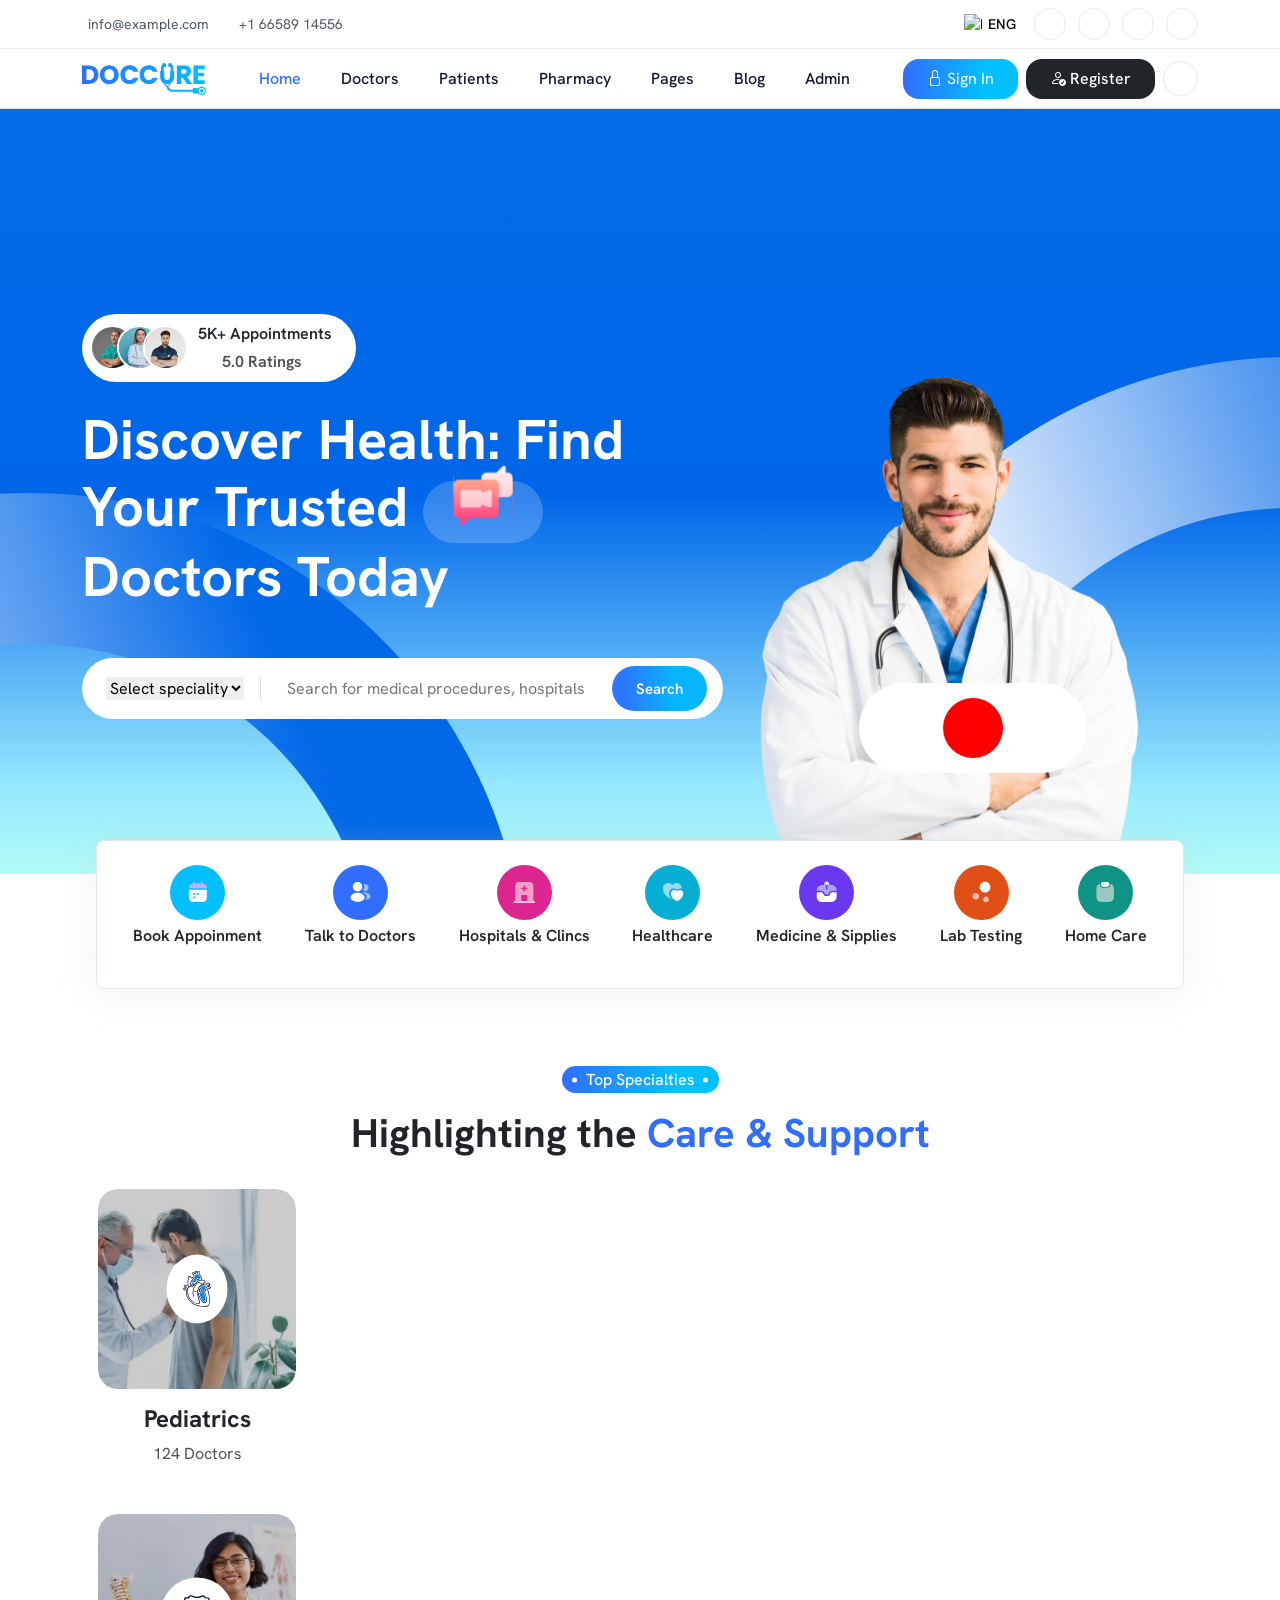
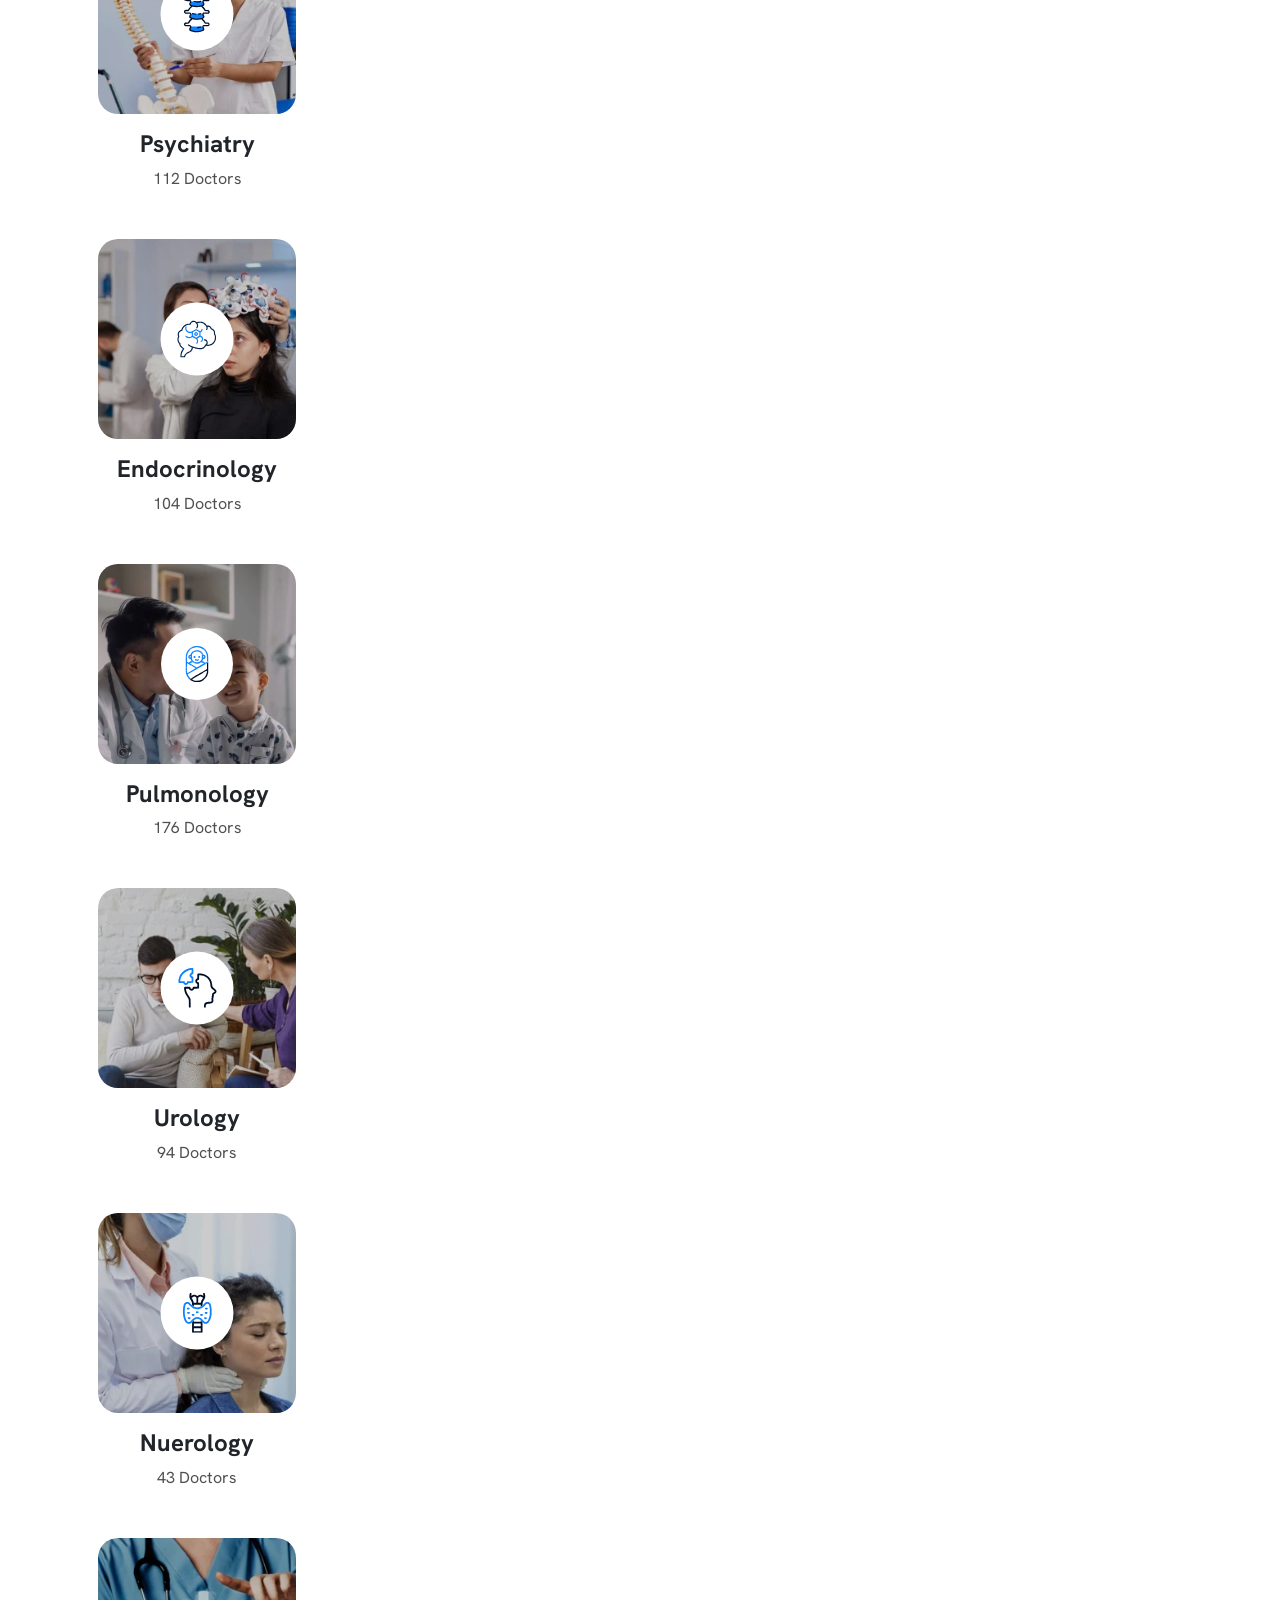
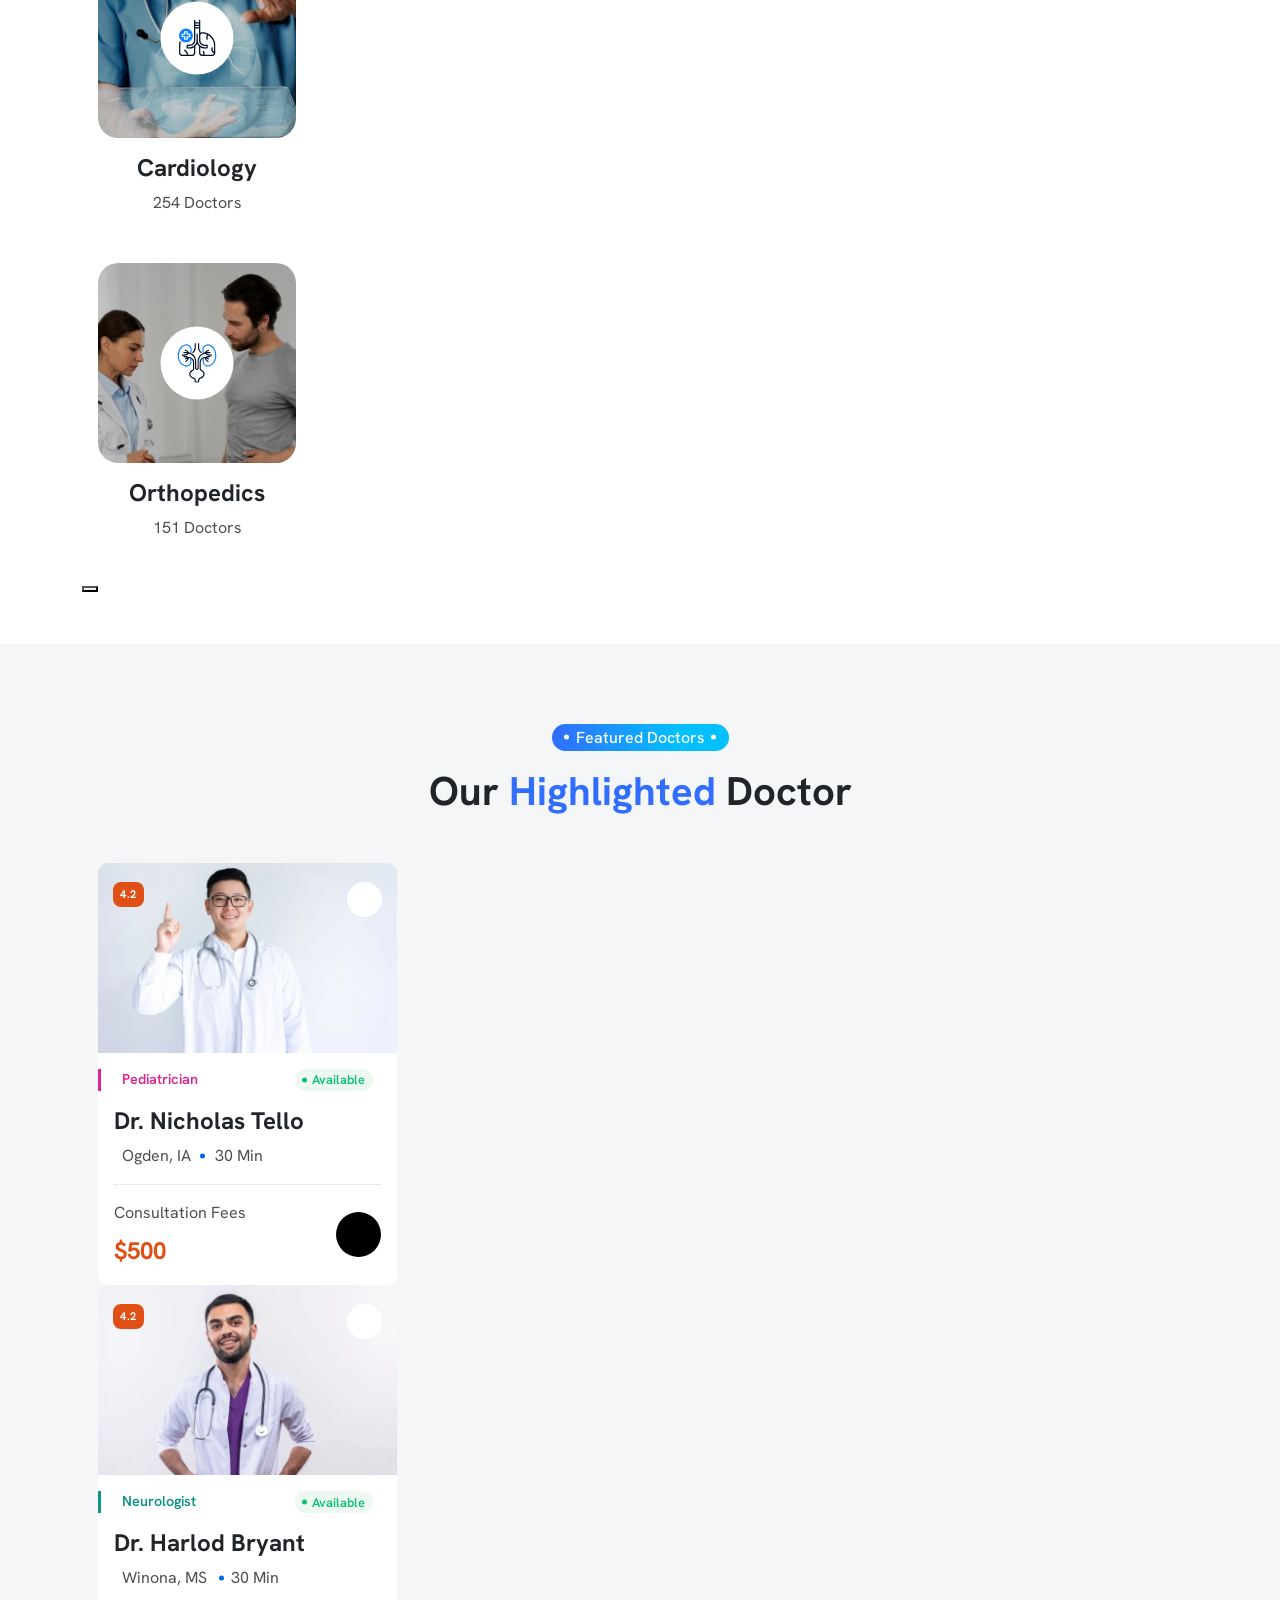
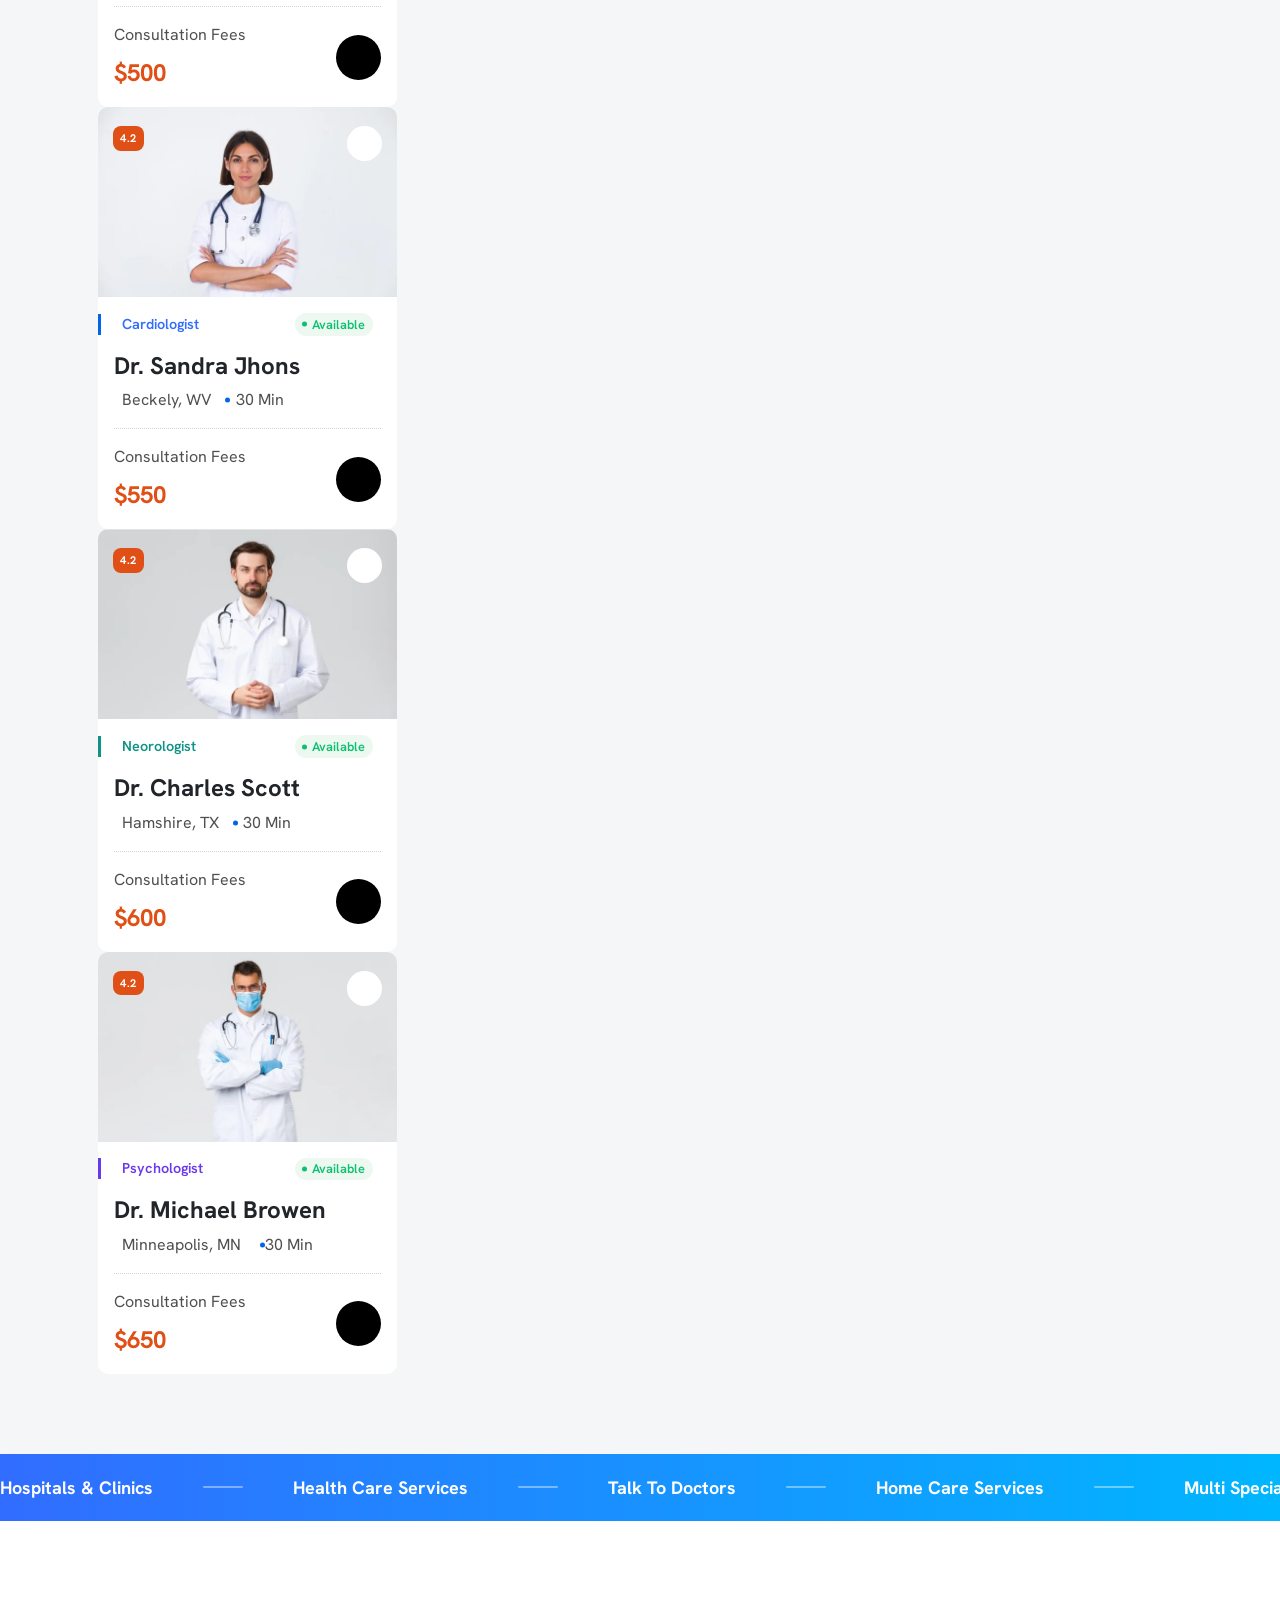
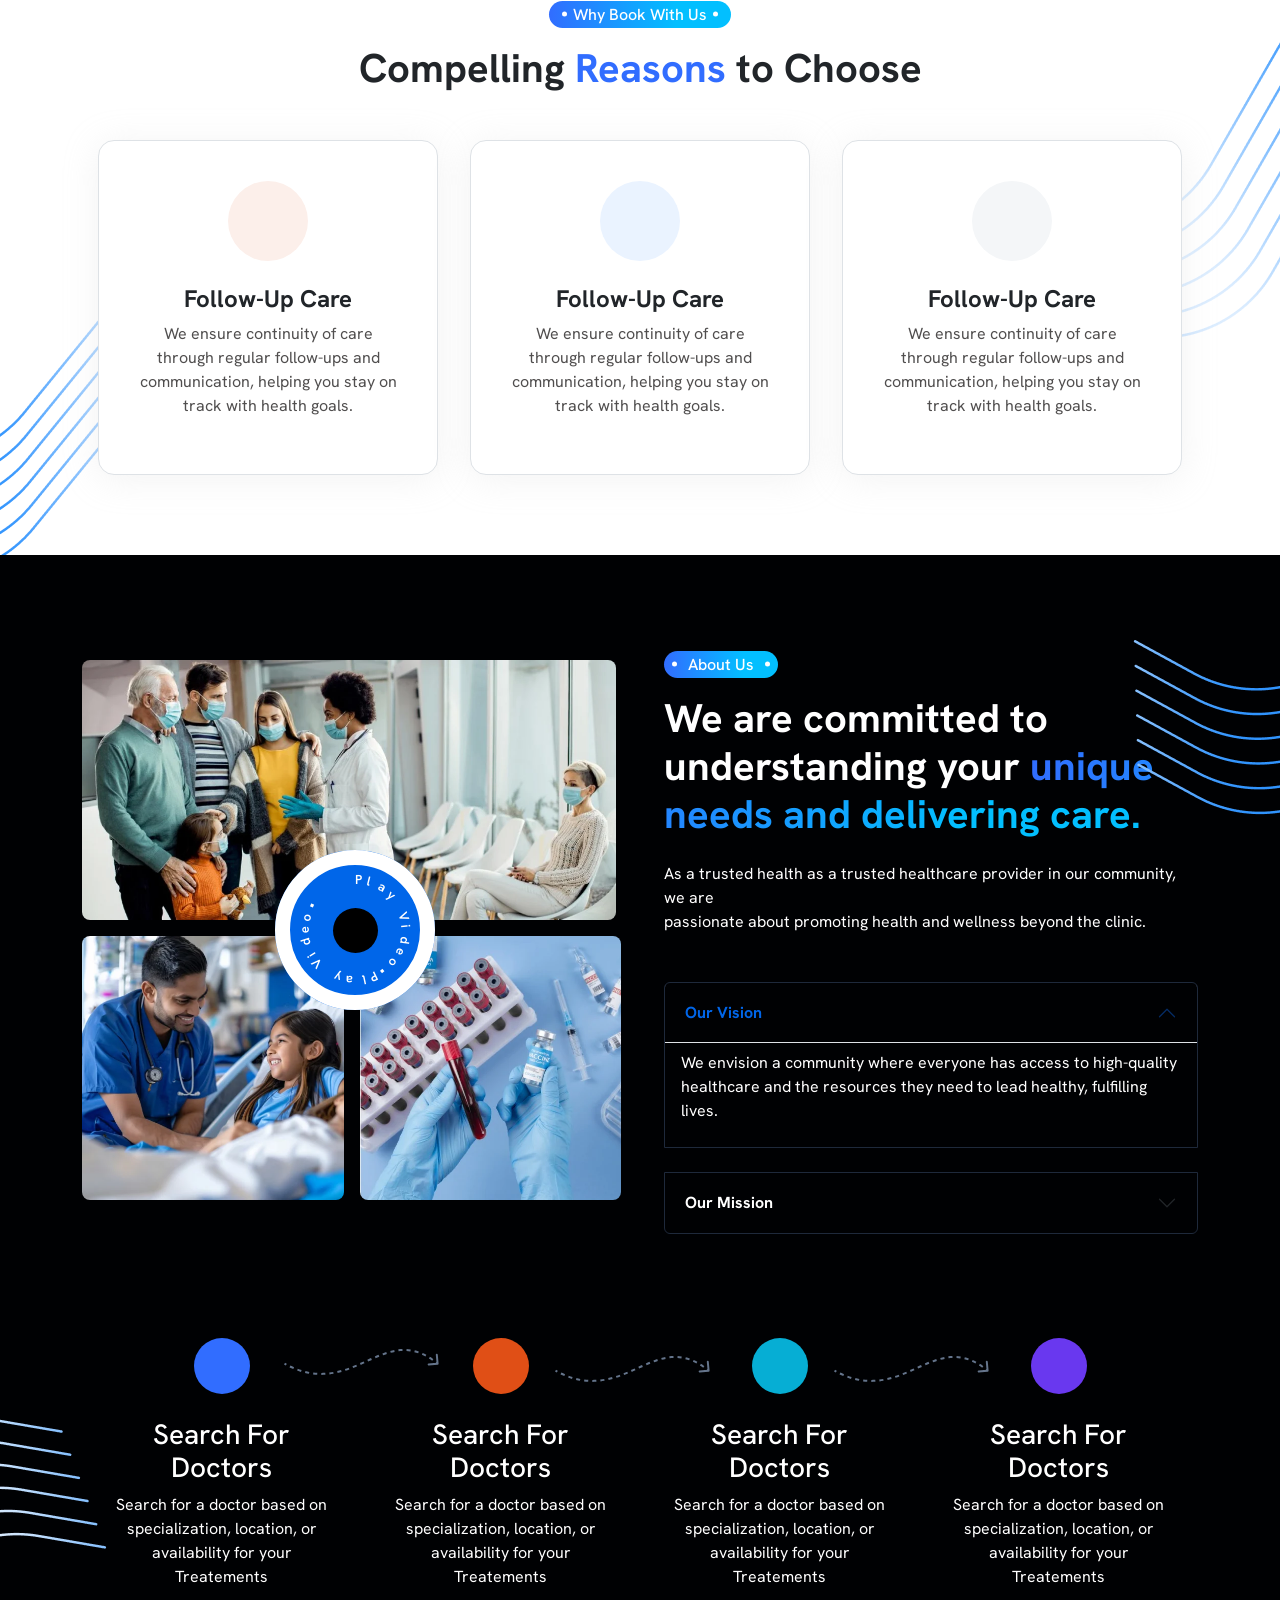
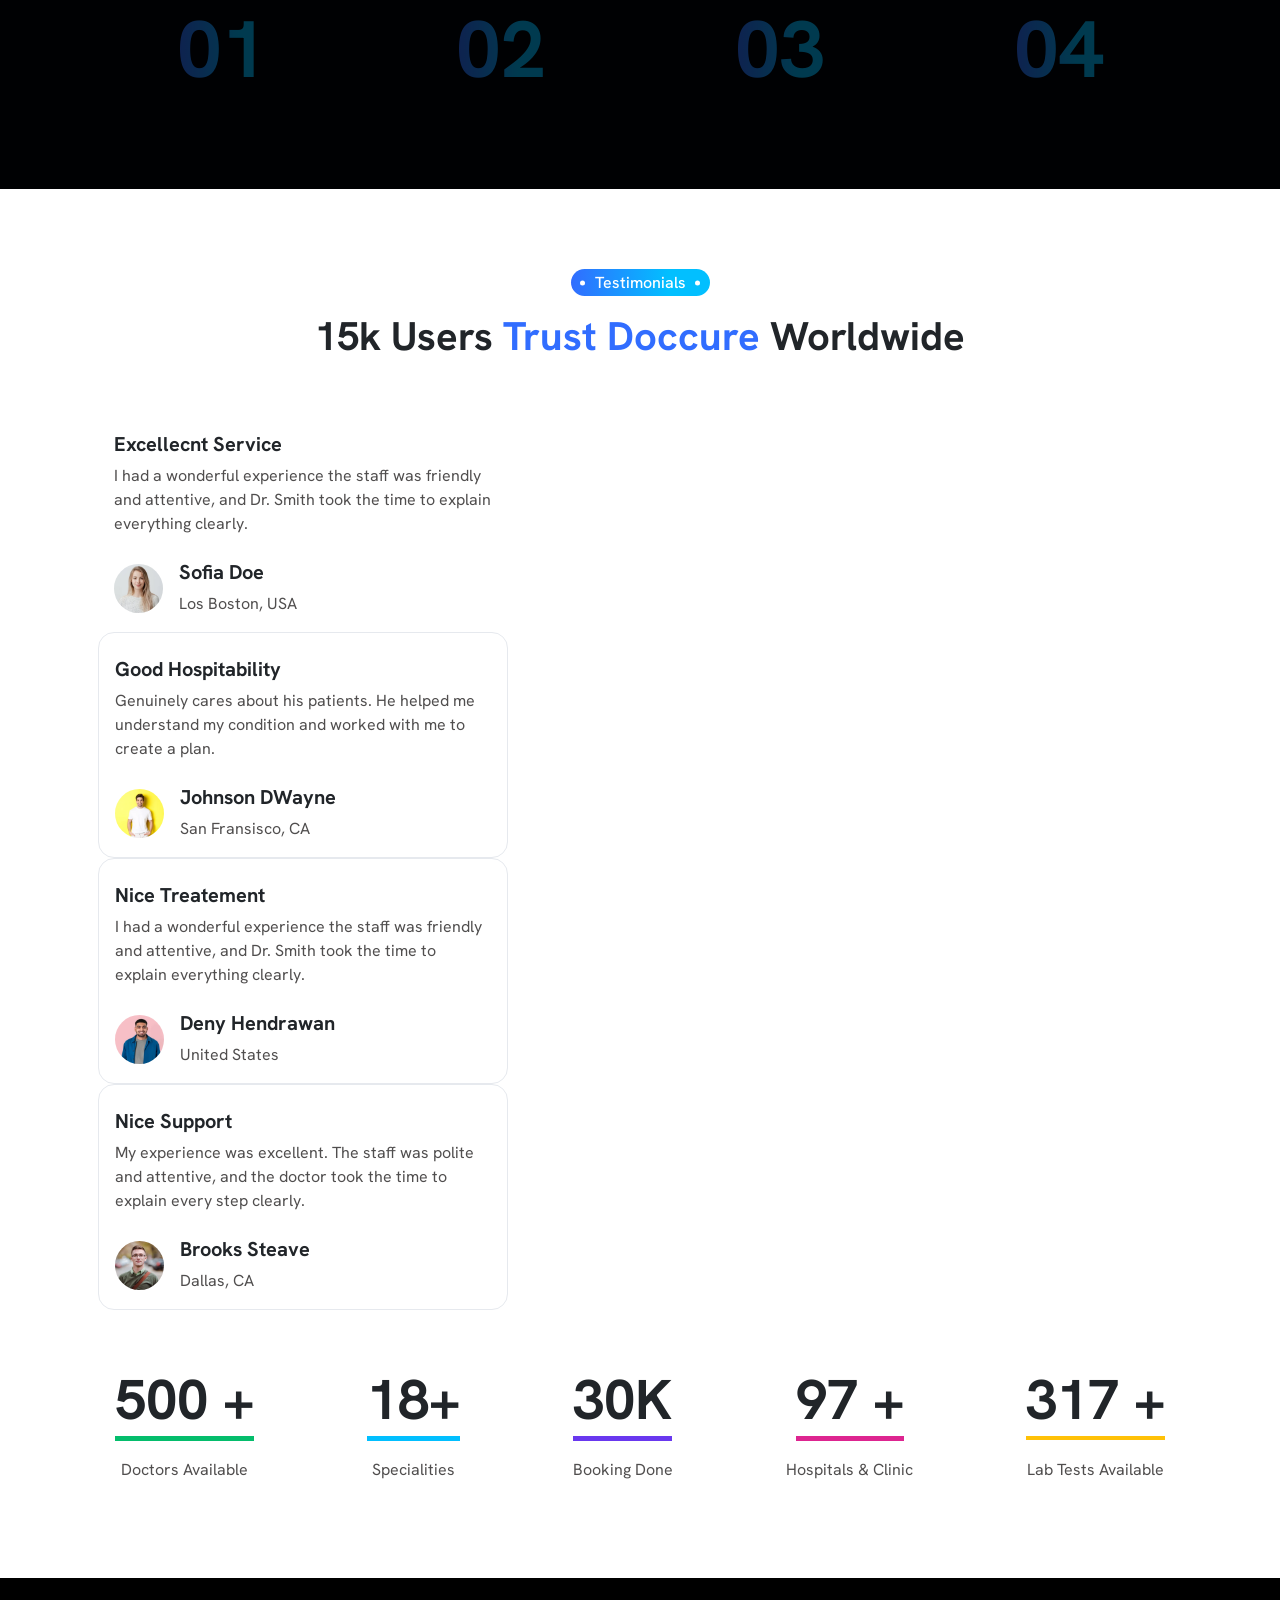
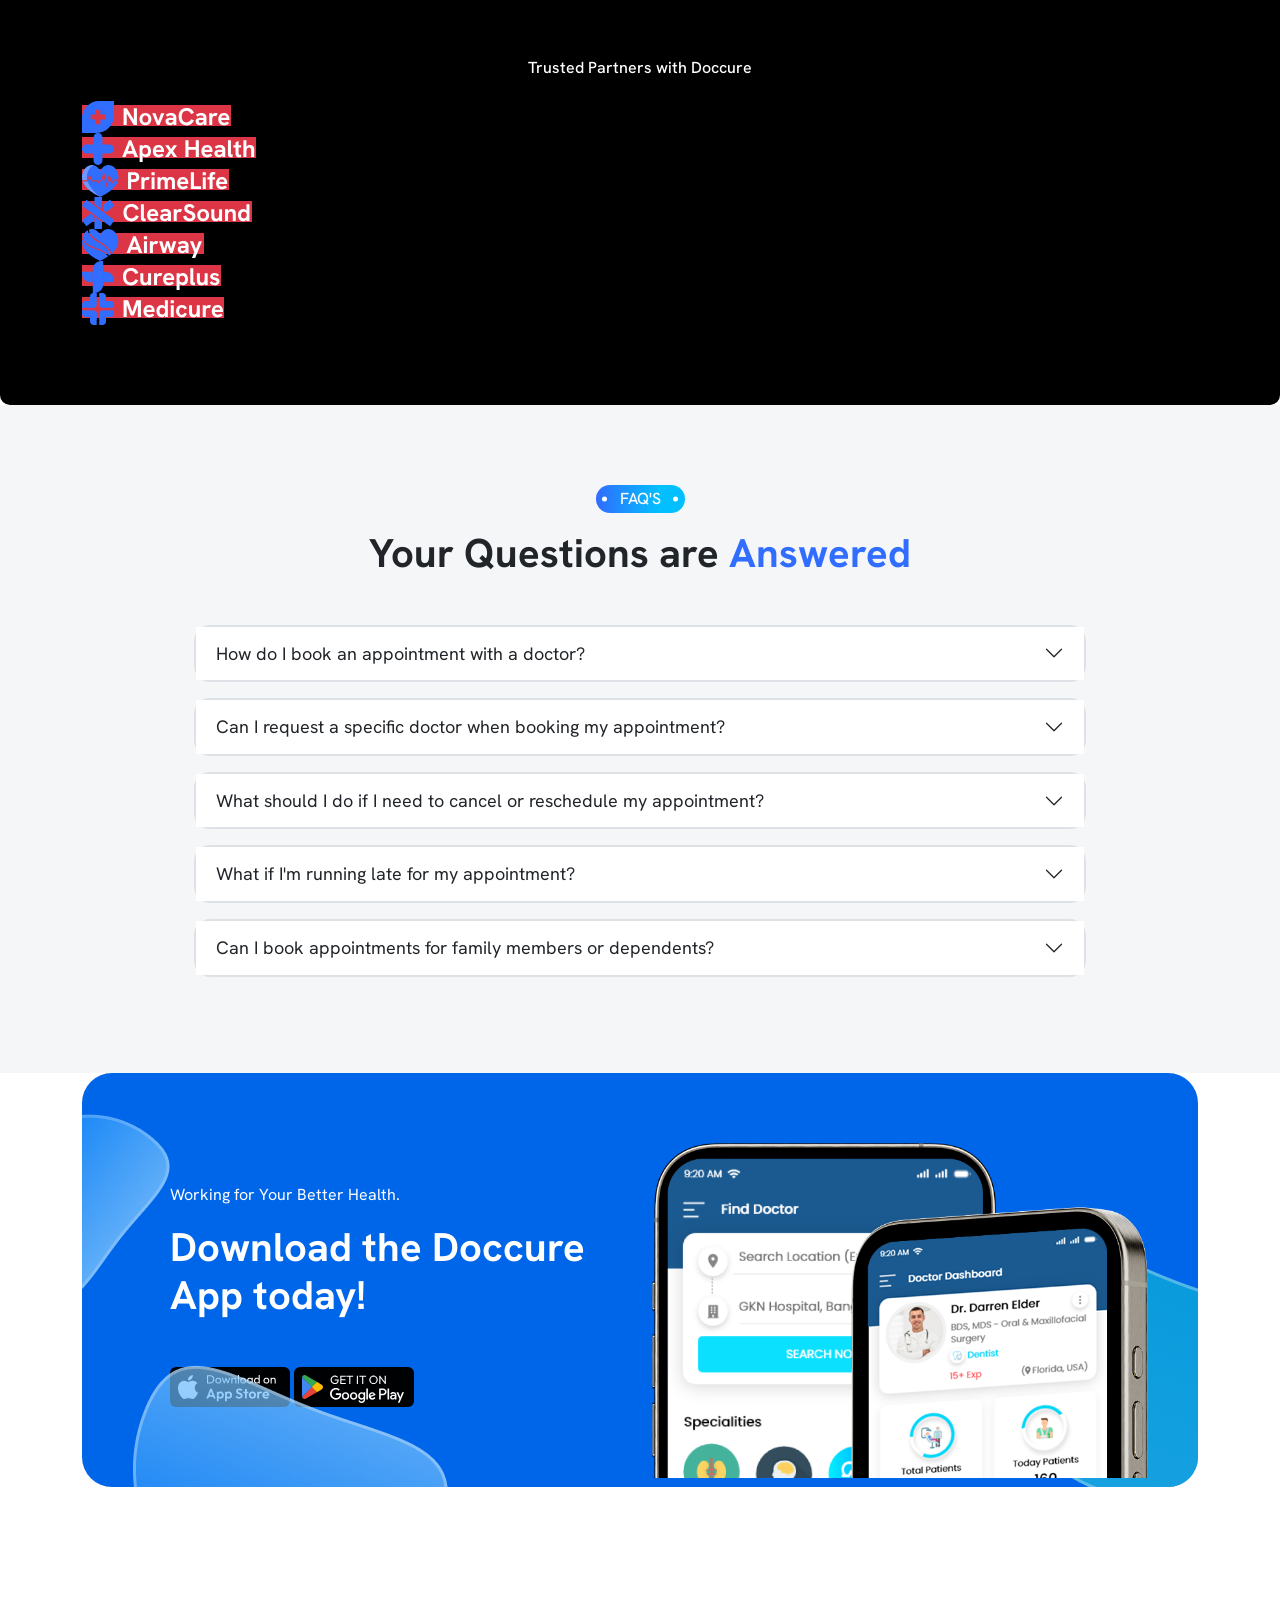
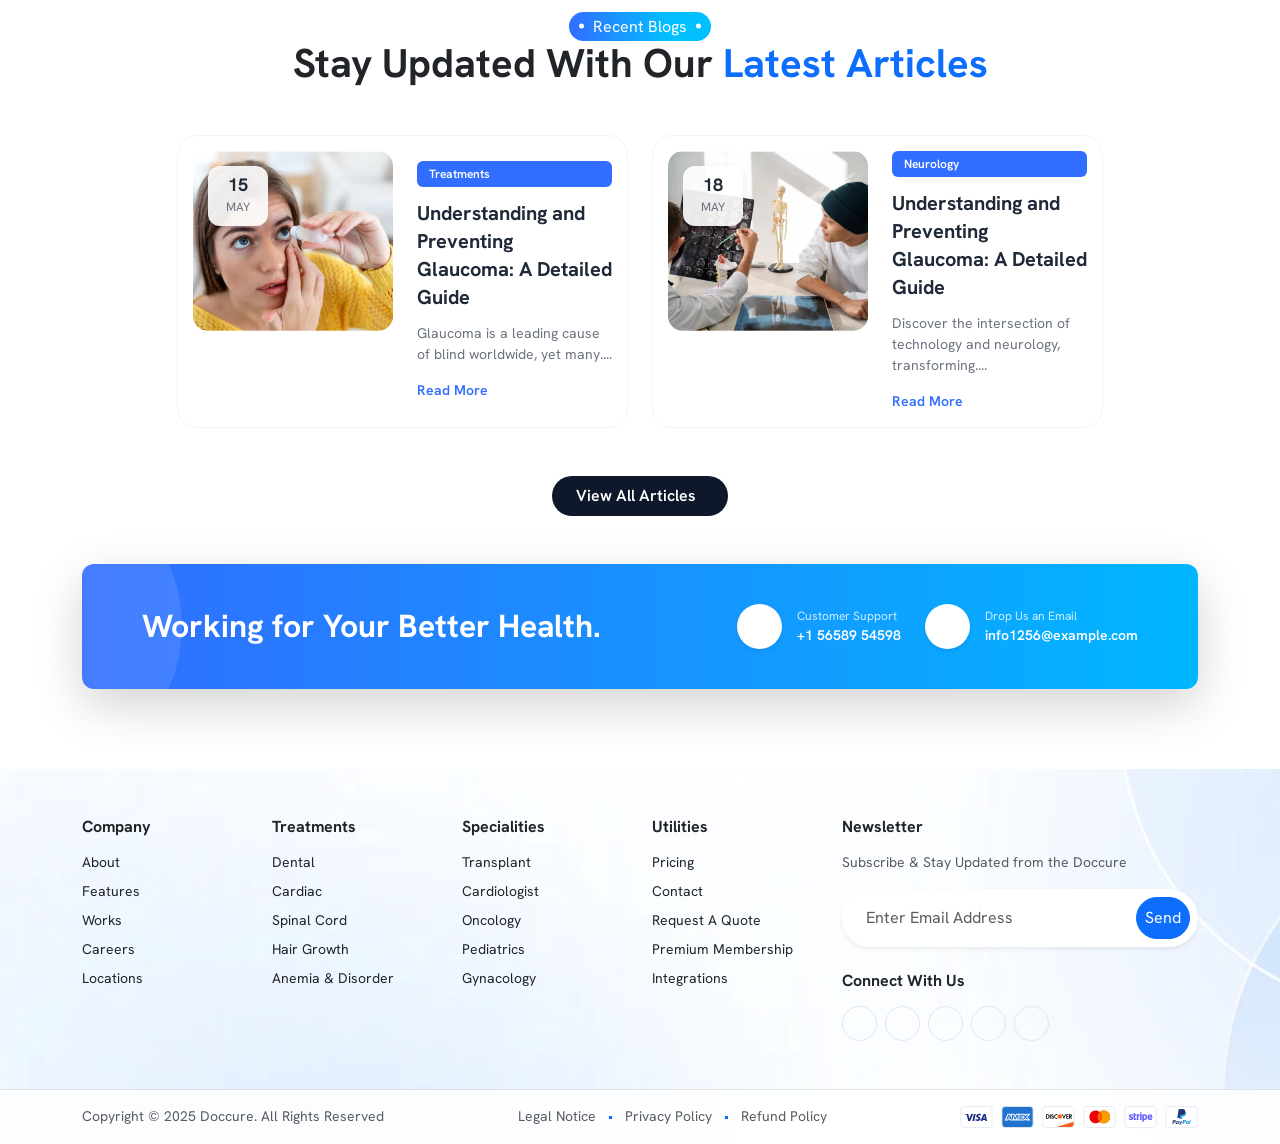
==== commit 6daa446c: "Update index.html" ====
--- a/index.html
+++ b/index.html
@@ -264,7 +264,7 @@
                       <li class="mb-2">
                         <a
                           class="nav-link p-0 doctor-link"
-                          href="dashboard.html"
+                          href="Doctor-dashboard.html"
                           >Doctor Dashboard</a
                         >
                       </li>
--- a/css/styles.css
+++ b/css/styles.css
@@ -512,7 +512,6 @@
   color: var(--yellow-icon);
 }
 
-/* Clinic & Availability Styles */
 .clinic-card {
   background-color: #f8fafc;
   border-radius: 16px;
@@ -540,7 +539,7 @@
   z-index: 1010;
 }
 
-/* --- Styles from external style.css merged for index.html --- */
+
 
 .hero-section ul,
 .support-section ul,
@@ -1371,7 +1370,6 @@
   }
 }
 
-/* Infinite Scrolling Text Section */
 .scrolling-text-section {
   background: linear-gradient(90deg, #316dff 0%, #00b6ff 100%);
   padding: 20px 0;
@@ -1417,7 +1415,7 @@
   }
 }
 
-/* Blog Section & CTA Banner */
+
 .blog-section {
   padding: 80px 0;
   background-color: #fff;
@@ -1540,7 +1538,7 @@
   box-shadow: 0 8px 20px rgba(49, 109, 255, 0.3);
 }
 
-/* CTA Banner */
+
 .cta-banner {
   background: linear-gradient(90deg, #316dff 0%, #00b6ff 100%);
   border-radius: 12px;
